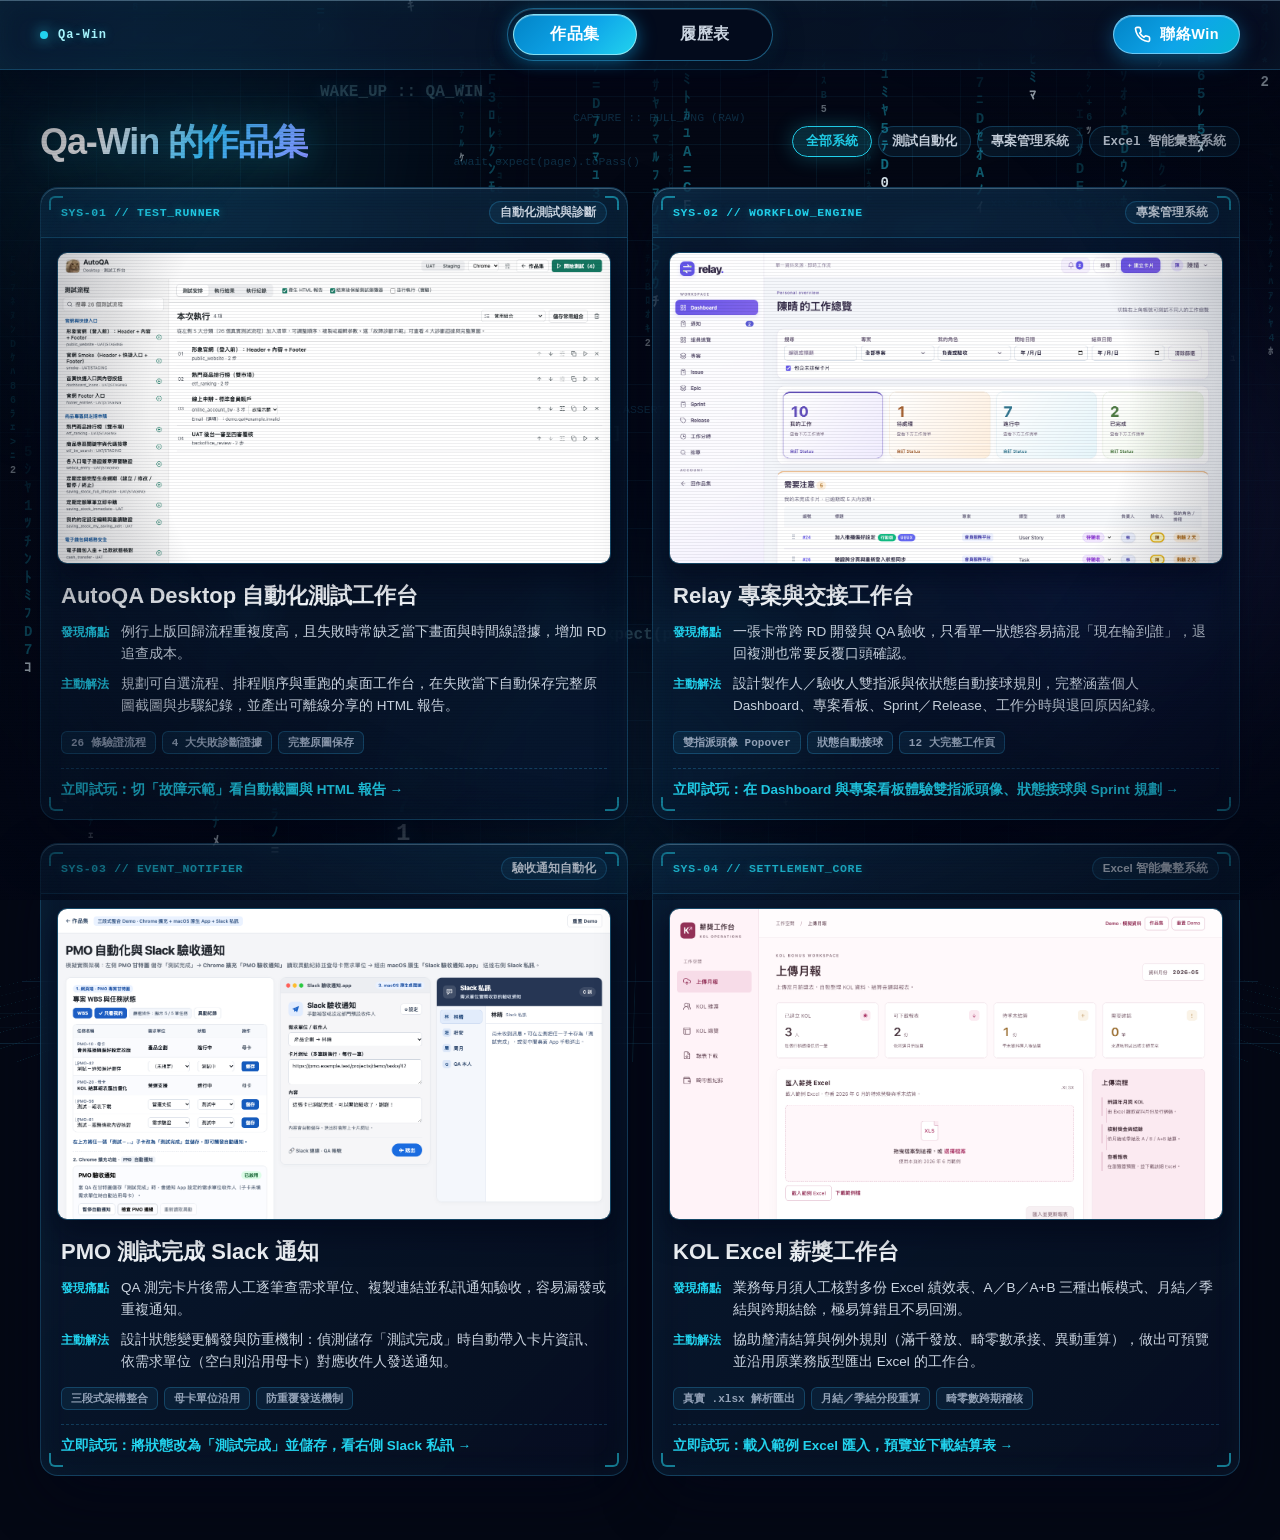
==== index.html @ 6da6320b "fix(rwd): single-row icon header and fixed top growth stage on mobile" ====
<!doctype html>
<html lang="zh-Hant" data-theme="cyber">
<head>
  <meta charset="utf-8">
  <meta name="viewport" content="width=device-width, initial-scale=1">
  <meta name="robots" content="noindex, nofollow">
  <meta http-equiv="Content-Security-Policy" content="default-src 'none'; script-src 'self' file:; style-src 'self' file: 'unsafe-inline'; img-src 'self' file: data:; connect-src 'none'; base-uri 'none'">
  <link rel="icon" href="data:,">
  <title>Qa-Win 的作品集與履歷表</title>
  <link rel="stylesheet" href="./portfolio.css?v=cyber20">
  <script src="./portfolio.js?v=cyber20" defer></script>
</head>
<body data-active-view="portfolio">
  <!-- Matrix 多層次光學景深舞台 -->
  <div class="ambient-stage" aria-hidden="true">
    <div class="ambient-orb orb-core"></div>
    <div class="ambient-orb orb-deep"></div>
    <div class="ambient-orb orb-edge"></div>
  </div>
  <div class="cyber-perspective-grid" aria-hidden="true"></div>
  <canvas id="tech-canvas" aria-hidden="true"></canvas>

  <!-- 履歷專屬：柔和環境光暈背景（隨成長階段變色，無文字遮擋） -->
  <div id="growth-bg-stage" class="growth-bg-stage" aria-hidden="true" data-active-stage="5"></div>

  <div class="bg-grid" aria-hidden="true"></div>
  <div class="crt-scanlines" aria-hidden="true"></div>
  <div class="dof-foreground-hud" aria-hidden="true"></div>

  <!-- 頂部玻璃導覽列 -->
  <header class="hud-bar glass-surface">
    <div class="hud-inner">
      <div class="hud-brand">
        <span class="live-pulse" aria-hidden="true"></span>
        <span class="hud-code">Qa-Win</span>
      </div>

      <!-- 主視圖雙 TAB 切換 -->
      <nav class="main-view-tabs" role="tablist" aria-label="主視圖切換">
        <button type="button" role="tab" aria-selected="true" class="main-tab-btn is-active" data-main-tab="portfolio" id="tab-btn-portfolio">作品集</button>
        <button type="button" role="tab" aria-selected="false" class="main-tab-btn" data-main-tab="resume" id="tab-btn-resume">履歷表</button>
      </nav>

      <div class="hud-controls">
        <!-- 履歷表專用控制項 -->
        <div class="resume-hud-actions" id="resume-hud-actions" hidden>
          <button type="button" class="pill-btn resume-print-btn" id="print-resume-btn" title="列印 / 另存 PDF 履歷" aria-label="列印 / 另存 PDF 履歷">
            <span class="print-btn-icon" aria-hidden="true">
              <svg viewBox="0 0 24 24" width="16" height="16" fill="none" stroke="currentColor" stroke-width="2.2" stroke-linecap="round" stroke-linejoin="round">
                <path d="M21 15v4a2 2 0 0 1-2 2H5a2 2 0 0 1-2-2v-4"/>
                <polyline points="7 10 12 15 17 10"/>
                <line x1="12" y1="15" x2="12" y2="3"/>
              </svg>
            </span>
            <span class="hud-btn-label">列印 / 另存 PDF 履歷</span>
          </button>
        </div>

        <button type="button" class="contact-win-btn" id="open-contact-phone" data-open-contact-phone title="聯絡Win" aria-label="聯絡Win" aria-haspopup="dialog" aria-controls="iphone-contact-modal">
          <span class="phone-ring-icon" aria-hidden="true">
            <svg viewBox="0 0 24 24" width="17" height="17" fill="none" stroke="currentColor" stroke-width="2.3" stroke-linecap="round" stroke-linejoin="round">
              <path d="M22 16.92v3a2 2 0 0 1-2.18 2 19.79 19.79 0 0 1-8.63-3.07 19.5 19.5 0 0 1-6-6 19.79 19.79 0 0 1-3.07-8.67A2 2 0 0 1 4.11 2h3a2 2 0 0 1 2 1.72 12.84 12.84 0 0 0 .7 2.81 2 2 0 0 1-.45 2.11L8.09 9.91a16 16 0 0 0 6 6l1.27-1.27a2 2 0 0 1 2.11-.45 12.84 12.84 0 0 0 2.81.7A2 2 0 0 1 22 16.92z"/>
            </svg>
          </span>
          <span class="hud-btn-label">聯絡Win</span>
        </button>
      </div>
    </div>
  </header>

  <main class="portfolio">
    <!-- =========================================================
         視圖 1：作品集
         ========================================================= -->
    <div id="view-portfolio" class="tab-view is-active" role="tabpanel" aria-labelledby="tab-btn-portfolio">
      <section aria-labelledby="projects-heading" class="projects-section">
        <div class="portfolio-top-bar">
          <h1 id="projects-heading" class="portfolio-main-title">Qa-Win 的作品集</h1>
          <nav class="filter-pills" id="portfolio-filter-pills" aria-label="系統分類篩選">
            <button type="button" class="pill-btn is-active" data-filter="all">全部系統</button>
            <button type="button" class="pill-btn" data-filter="automation">測試自動化</button>
            <button type="button" class="pill-btn" data-filter="workflow">專案管理系統</button>
            <button type="button" class="pill-btn" data-filter="settlement">Excel 智能彙整系統</button>
          </nav>
        </div>

        <div class="projects" aria-label="作品清單">
          <!-- SYS-01 AutoQA -->
          <article class="project-card glass-panel" data-category="automation" data-sys="01" data-accent="matrix">
            <span class="corner-bracket tl" aria-hidden="true"></span>
            <span class="corner-bracket tr" aria-hidden="true"></span>
            <span class="corner-bracket bl" aria-hidden="true"></span>
            <span class="corner-bracket br" aria-hidden="true"></span>
            <div class="glass-ripple-layer" aria-hidden="true"></div>
            <div class="glass-prism-sweep" aria-hidden="true"></div>
            <a class="project-link" href="./04-pocket-qa/index.html">
              <div class="project-top-bar">
                <span class="sys-id" data-decrypt-text="SYS-01 // TEST_RUNNER">SYS-01 // TEST_RUNNER</span>
                <span class="sys-badge">自動化測試與診斷</span>
              </div>
              <div class="project-viewport">
                <img src="./驗收截圖/04-Pocket-QA-測試工作台.png" alt="AutoQA Desktop 的測試流程清單與執行安排">
                <div class="viewport-overlay"><span>DECODE &amp; ENTER AutoQA ↗</span></div>
              </div>
              <div class="project-copy">
                <h3>AutoQA Desktop 自動化測試工作台</h3>
                <dl class="project-points">
                  <dt>發現痛點</dt>
                  <dd>例行上版回歸流程重複度高，且失敗時常缺乏當下畫面與時間線證據，增加 RD 追查成本。</dd>
                  <dt>主動解法</dt>
                  <dd>規劃可自選流程、排程順序與重跑的桌面工作台，在失敗當下自動保存完整原圖截圖與步驟紀錄，並產出可離線分享的 HTML 報告。</dd>
                </dl>
                <div class="project-meta-chips">
                  <span>26 條驗證流程</span><span>4 大失敗診斷證據</span><span>完整原圖保存</span>
                </div>
                <span class="project-cta">立即試玩：切「故障示範」看自動截圖與 HTML 報告 →</span>
              </div>
            </a>
          </article>

          <!-- SYS-02 Relay -->
          <article class="project-card glass-panel" data-category="workflow" data-sys="02" data-accent="matrix">
            <span class="corner-bracket tl" aria-hidden="true"></span>
            <span class="corner-bracket tr" aria-hidden="true"></span>
            <span class="corner-bracket bl" aria-hidden="true"></span>
            <span class="corner-bracket br" aria-hidden="true"></span>
            <div class="glass-ripple-layer" aria-hidden="true"></div>
            <div class="glass-prism-sweep" aria-hidden="true"></div>
            <a class="project-link" href="./01-relay/index.html">
              <div class="project-top-bar">
                <span class="sys-id" data-decrypt-text="SYS-02 // WORKFLOW_ENGINE">SYS-02 // WORKFLOW_ENGINE</span>
                <span class="sys-badge">專案管理系統</span>
              </div>
              <div class="project-viewport">
                <img src="./驗收截圖/01-Relay-雙角色工作台.png" alt="Relay 的工作總覽、專案看板與雙指派接球介面">
                <div class="viewport-overlay"><span>DECODE &amp; ENTER Relay ↗</span></div>
              </div>
              <div class="project-copy">
                <h3>Relay 專案與交接工作台</h3>
                <dl class="project-points">
                  <dt>發現痛點</dt>
                  <dd>一張卡常跨 RD 開發與 QA 驗收，只看單一狀態容易搞混「現在輪到誰」，退回複測也常要反覆口頭確認。</dd>
                  <dt>主動解法</dt>
                  <dd>設計製作人／驗收人雙指派與依狀態自動接球規則，完整涵蓋個人 Dashboard、專案看板、Sprint／Release、工作分時與退回原因紀錄。</dd>
                </dl>
                <div class="project-meta-chips">
                  <span>雙指派頭像 Popover</span><span>狀態自動接球</span><span>12 大完整工作頁</span>
                </div>
                <span class="project-cta">立即試玩：在 Dashboard 與專案看板體驗雙指派頭像、狀態接球與 Sprint 規劃 →</span>
              </div>
            </a>
          </article>

          <!-- SYS-03 PMO-Slack -->
          <article class="project-card glass-panel" data-category="automation" data-sys="03" data-accent="matrix">
            <span class="corner-bracket tl" aria-hidden="true"></span>
            <span class="corner-bracket tr" aria-hidden="true"></span>
            <span class="corner-bracket bl" aria-hidden="true"></span>
            <span class="corner-bracket br" aria-hidden="true"></span>
            <div class="glass-ripple-layer" aria-hidden="true"></div>
            <div class="glass-prism-sweep" aria-hidden="true"></div>
            <a class="project-link" href="./02-pmo-slack/index.html">
              <div class="project-top-bar">
                <span class="sys-id" data-decrypt-text="SYS-03 // EVENT_NOTIFIER">SYS-03 // EVENT_NOTIFIER</span>
                <span class="sys-badge">驗收通知自動化</span>
              </div>
              <div class="project-viewport">
                <img src="./驗收截圖/02-PMO-Slack-測試完成通知.png" alt="PMO 驗收通知設定與模擬 Slack 訊息">
                <div class="viewport-overlay"><span>DECODE &amp; ENTER Notifier ↗</span></div>
              </div>
              <div class="project-copy">
                <h3>PMO 測試完成 Slack 通知</h3>
                <dl class="project-points">
                  <dt>發現痛點</dt>
                  <dd>QA 測完卡片後需人工逐筆查需求單位、複製連結並私訊通知驗收，容易漏發或重複通知。</dd>
                  <dt>主動解法</dt>
                  <dd>設計狀態變更觸發與防重機制：偵測儲存「測試完成」時自動帶入卡片資訊、依需求單位（空白則沿用母卡）對應收件人發送通知。</dd>
                </dl>
                <div class="project-meta-chips">
                  <span>三段式架構整合</span><span>母卡單位沿用</span><span>防重覆發送機制</span>
                </div>
                <span class="project-cta">立即試玩：將狀態改為「測試完成」並儲存，看右側 Slack 私訊 →</span>
              </div>
            </a>
          </article>

          <!-- SYS-04 KOL Payroll -->
          <article class="project-card glass-panel" data-category="settlement" data-sys="04" data-accent="matrix">
            <span class="corner-bracket tl" aria-hidden="true"></span>
            <span class="corner-bracket tr" aria-hidden="true"></span>
            <span class="corner-bracket bl" aria-hidden="true"></span>
            <span class="corner-bracket br" aria-hidden="true"></span>
            <div class="glass-ripple-layer" aria-hidden="true"></div>
            <div class="glass-prism-sweep" aria-hidden="true"></div>
            <a class="project-link" href="./03-excel-payroll/index.html">
              <div class="project-top-bar">
                <span class="sys-id" data-decrypt-text="SYS-04 // SETTLEMENT_CORE">SYS-04 // SETTLEMENT_CORE</span>
                <span class="sys-badge">Excel 智能彙整系統</span>
              </div>
              <div class="project-viewport">
                <img src="./驗收截圖/03-KOL薪獎-匯入範例.png" alt="KOL 薪獎工作台的 Excel 匯入畫面">
                <div class="viewport-overlay"><span>DECODE &amp; ENTER Payroll ↗</span></div>
              </div>
              <div class="project-copy">
                <h3>KOL Excel 薪獎工作台</h3>
                <dl class="project-points">
                  <dt>發現痛點</dt>
                  <dd>業務每月須人工核對多份 Excel 績效表、A／B／A+B 三種出帳模式、月結／季結與跨期結餘，極易算錯且不易回溯。</dd>
                  <dt>主動解法</dt>
                  <dd>協助釐清結算與例外規則（滿千發放、畸零數承接、異動重算），做出可預覽並沿用原業務版型匯出 Excel 的工作台。</dd>
                </dl>
                <div class="project-meta-chips">
                  <span>真實 .xlsx 解析匯出</span><span>月結／季結分段重算</span><span>畸零數跨期稽核</span>
                </div>
                <span class="project-cta">立即試玩：載入範例 Excel 匯入，預覽並下載結算表 →</span>
              </div>
            </a>
          </article>
        </div>
      </section>
    </div>

    <!-- =========================================================
         視圖 2：客製化履歷表（方案 A：最新置頂＋開場進化秀＋時光回溯）
         ========================================================= -->
    <section id="view-resume" class="tab-view resume-view" role="tabpanel" aria-labelledby="tab-btn-resume" hidden>
      <div class="resume-layout">
        <!-- 左欄：無遮擋專屬成長動畫舞台 + 黏性錨點導覽軌 -->
        <aside class="resume-anchor-rail glass-panel" aria-label="成長動畫舞台與履歷章節導覽">
          <div class="anchor-stage-card" id="growth-stage-theater" data-stage="5">
            <div class="anchor-stage-top">
              <span class="rail-stage-code" id="rail-stage-code">階段 05 / 05</span>
            </div>
            <h2 class="rail-stage-title" id="rail-stage-title">口袋證券</h2>

            <!-- 獨立不遮擋的動畫畫布視窗 -->
            <div class="growth-theater-viewport" aria-hidden="true">
              <canvas id="growth-walker-canvas"></canvas>
            </div>

            <div class="growth-progress-bar" aria-hidden="true">
              <div class="growth-progress-fill" id="growth-progress-fill"></div>
            </div>
          </div>

          <nav class="resume-anchor-nav" aria-label="履歷時期快速跳轉">
            <a href="#resume-overview" class="anchor-link is-active" data-anchor-target="resume-overview" data-stage="5">
              <span class="anchor-dot" aria-hidden="true"></span>
              <span>個人摘要與核心技能</span>
            </a>
            <a href="#stage-05-pocket" class="anchor-link" data-anchor-target="stage-05-pocket" data-stage="5">
              <span class="anchor-dot" aria-hidden="true"></span>
              <span>口袋證券 (2026.07–至今)</span>
            </a>
            <a href="#stage-04-crystal" class="anchor-link" data-anchor-target="stage-04-crystal" data-stage="4">
              <span class="anchor-dot" aria-hidden="true"></span>
              <span>怡誠水晶 (2025.09–2026.07)</span>
            </a>
            <a href="#stage-03-chanel" class="anchor-link" data-anchor-target="stage-03-chanel" data-stage="3">
              <span class="anchor-dot" aria-hidden="true"></span>
              <span>派駐 Chanel (2025.03–09)</span>
            </a>
            <a href="#stage-02-mobifone" class="anchor-link" data-anchor-target="stage-02-mobifone" data-stage="2">
              <span class="anchor-dot" aria-hidden="true"></span>
              <span>移動資通 (2021–2024)</span>
            </a>
            <a href="#stage-01-miracle" class="anchor-link" data-anchor-target="stage-01-miracle" data-stage="1">
              <span class="anchor-dot" aria-hidden="true"></span>
              <span>奇蹟行動科技 (2019–2021)</span>
            </a>
            <a href="#resume-education" class="anchor-link" data-anchor-target="resume-education" data-stage="5">
              <span class="anchor-dot" aria-hidden="true"></span>
              <span>學歷、證照與自傳</span>
            </a>
          </nav>
        </aside>

        <!-- 右欄：客製化履歷主內容（保留最新 104 第二份履歷完整內容） -->
        <div class="resume-content-col">
          <!-- Block 0：個人總覽與 SUMMARY / 專長 -->
          <section id="resume-overview" class="resume-hero-card glass-panel" data-growth-stage="5" aria-label="個人摘要與核心技能">
            <div class="resume-identity-bar">
              <div class="resume-avatar-box">
                <img src="./avatar.png?v=cyber15" alt="曹家贏 (Win) 的大頭貼">
              </div>
              <div class="resume-id-main">
                <div class="resume-id-top">
                  <h1 class="resume-name">曹家贏 <span class="resume-en-name">Win Tsao</span></h1>
                </div>
                <p class="resume-headline">口袋證券股份有限公司｜軟體QA工程師</p>
                <div class="resume-status-badges">
                  <span class="r-badge is-primary">現職：口袋證券股份有限公司 (2026/07–仍在職)</span>
                  <span class="r-badge">5~6 年工作經歷（約 6 年軟體 QA）</span>
                  <span class="r-badge">台北市大同區</span>
                </div>
                <div class="resume-contact-chips">
                  <a href="mailto:st25580209@gmail.com">✉ st25580209@gmail.com</a>
                  <a href="tel:0936936939">☎ 0936-936-939</a>
                  <span>私立致理科技大學 資訊管理系（四技畢業）</span>
                </div>
              </div>
            </div>

            <!-- 104 SUMMARY：完整保留五大核心論述 -->
            <div class="resume-summary-section">
              <h2 class="resume-block-heading">個人摘要（SUMMARY）</h2>
              <div class="resume-pillars-grid">
                <article class="pillar-item">
                  <h3>具備產品與專案管理思維的 QA</h3>
                  <p>約 6 年軟體 QA 經驗（證券金融服務／跨國品牌系統整合／電信金流 App），職涯橫跨 QA、PM 與 Sales。擅長從「商業價值與使用者體驗」反推測試策略，能在開發初期識別 UI/UX 與需求邏輯矛盾，從源頭降低開發成本。</p>
                </article>
                <article class="pillar-item">
                  <h3>高階跨部門溝通與談判能力</h3>
                  <p>具備高度專案掌握度，曾作為測試端代表直面客戶與 PM，參與核心開發會議。擅長透過邏輯分析釐清模糊需求，平衡開發資源與測試時程，達成雙贏。</p>
                </article>
                <article class="pillar-item">
                  <h3>從 0 到 1 的品質流程建置</h3>
                  <p>具備獨立建置 QA 體系的能力，熟練導入 Jira、Trello、Kiwi TCMS 等追蹤系統。</p>
                </article>
                <article class="pillar-item">
                  <h3>自動化測試投資回報評估</h3>
                  <p>具備 Python + Selenium / Appium 實作經驗，但不盲目追求全自動化。擅長將自動化資源精準投入於「高頻重複、低變動」的流程，將核心人力保留於複雜的商業邏輯探索與防漏測試。</p>
                </article>
                <article class="pillar-item is-featured">
                  <h3>AI 協作自動化與內部流程工具化</h3>
                  <p>能從 QA 與業務實務痛點出發，與 AI 協作建置網頁自動化測試工作台（Python＋Selenium）、QA／RD 協作管理系統及實際落地使用之業務薪獎結算工作台，減少重複作業並強化資料一致性把關。</p>
                </article>
              </div>
            </div>

            <!-- 技術與工具專長（包含 Codex / Antigravity / Cursor） -->
            <div class="resume-skill-section">
              <h2 class="resume-block-heading">專長與技術工具</h2>
              <div class="resume-skill-grid">
                <div class="skill-group is-ai-group">
                  <h3>AI 協作開發工具</h3>
                  <div class="tool-chip-row">
                    <span class="tool-chip is-ai">Codex</span>
                    <span class="tool-chip is-ai">Antigravity</span>
                    <span class="tool-chip is-ai">Cursor</span>
                  </div>
                </div>
                <div class="skill-group">
                  <h3>自動化與測試工具</h3>
                  <div class="tool-chip-row">
                    <span class="tool-chip">Python</span>
                    <span class="tool-chip">Selenium</span>
                    <span class="tool-chip">Appium</span>
                    <span class="tool-chip">Postman</span>
                    <span class="tool-chip">Katalon Studio</span>
                    <span class="tool-chip">SikuliX</span>
                    <span class="tool-chip">DBeaver</span>
                  </div>
                </div>
                <div class="skill-group">
                  <h3>Issue Tracking 與管理系統</h3>
                  <div class="tool-chip-row">
                    <span class="tool-chip">JIRA</span>
                    <span class="tool-chip">Taiga</span>
                    <span class="tool-chip">Azure DevOps (ADO)</span>
                    <span class="tool-chip">Kiwi TCMS</span>
                    <span class="tool-chip">Trello</span>
                  </div>
                </div>
                <div class="skill-group">
                  <h3>軟體測試核心專長</h3>
                  <p>App 測試、Web 測試、手動測試／單元測試／回歸測試／功能測試／黑箱測試、獨立設計並撰寫 Test Case 與 Test Plan、跨職能 QA / PM / Sales 協作</p>
                </div>
              </div>
            </div>
          </section>

          <!-- 工作經歷標題列（由新到舊） -->
          <div class="timeline-section-header">
            <h2>工作經歷</h2>
          </div>

          <!-- 5 個時期公司經歷（最新置頂：2026 → 2019） -->
          <div id="resume-timeline-list" class="resume-timeline-list">
            <!-- Stage 05: 口袋證券股份有限公司 -->
            <article id="stage-05-pocket" class="timeline-stage-card glass-panel is-in-view" data-growth-stage="5" data-chrono-index="5">
              <div class="stage-card-header">
                <span class="stage-period">2026/07 ~ 仍在職</span>
              </div>
              <div class="stage-title-row">
                <h3>口袋證券股份有限公司｜軟體QA工程師</h3>
                <span class="stage-location">新北市板橋區 · 證券及期貨業（100~500人）</span>
              </div>
              <p class="stage-growth-narrative">負責證券服務前後台功能驗證，涵蓋官網、線上開戶、CMS 後臺、銀行核驗、期貨開戶介接、股息再投資、券差／借券等證券核心流程。</p>

              <div class="stage-subgrid single-col">
                <div class="sub-block">
                  <h4>【日常金融服務 QA 與異常排查】</h4>
                  <ul class="stage-bullets">
                    <li><strong>規格釐清與測試設計：</strong>結合 Figma、Taiga 卡片，針對 PM 需求變動重新對照規格，明確區分產品缺陷、驗證 Feature 和追蹤 BUG 確保不再重現。</li>
                  </ul>
                </div>

                <div class="sub-block">
                  <h4>【AI 協作工具建置與流程改善】</h4>
                  <ul class="stage-bullets">
                    <li><strong>金融服務網頁自動化測試工作台（Python＋Selenium）：</strong>負責定義流程範圍、環境條件與驗收標準，與 AI 協作建置支援 Chrome／Safari 之可重跑桌面工作台，整合官網例行檢查、開戶、錢包與後台審核流程，並加入失敗診斷（操作時間線、Network、Console、DOM、截圖），支援修復複測與 RD 問題追查。</li>
                    <li><strong>內部 QA／RD 協作管理系統（類 Jira 流程設計）：</strong>針對母子卡跨人分工與交測退回追蹤不易的痛點，主導規劃製作人／驗收人雙指派、母子卡獨立責任、交測／退回／複測輪次、Sprint／Release 與主管視角，與 AI 協作產出系統與離線四格互動原型向主管展示。</li>
                    <li><strong>業務薪獎結算工作台（已交付業務實際使用）：</strong>協助業務釐清結算規則，與 AI 協作將每月多分頁 Excel 作業系統化，涵蓋來源格式／重複檢核、多種出帳模式、月／季結、滿千發放與跨期結餘重算；設計異常阻擋機制避免猜值，預覽與下載共用同份版型快照，並於系統更新時嚴格執行回歸測試。</li>
                  </ul>
                  <div class="sandbox-jump-row no-print" aria-label="前往對應互動作品">
                    <button type="button" class="stage-sandbox-jump" data-jump-portfolio="01">體驗 AutoQA 作品 ↗</button>
                    <button type="button" class="stage-sandbox-jump" data-jump-portfolio="02">體驗 Relay 作品 ↗</button>
                    <button type="button" class="stage-sandbox-jump" data-jump-portfolio="03">體驗 PMO 通知作品 ↗</button>
                    <button type="button" class="stage-sandbox-jump" data-jump-portfolio="04">體驗 Excel 智能彙整 ↗</button>
                  </div>
                </div>
              </div>
            </article>

            <!-- Stage 04: 怡誠水晶 -->
            <article id="stage-04-crystal" class="timeline-stage-card glass-panel" data-growth-stage="4" data-chrono-index="4">
              <div class="stage-card-header">
                <span class="stage-period">2025/09 ~ 2026/07（11 個月）</span>
              </div>
              <div class="stage-title-row">
                <h3>怡誠水晶｜營運優化與數位轉型負責人</h3>
                <span class="stage-location">台北市大同區 · 國內業務（其他商品批發業 1~30人）</span>
              </div>
              <p class="stage-growth-narrative"><strong>2026/7 起轉為下班後寄貨與空閒時間維護（完全不影響正職投入）。</strong><br>主導家族傳統批發事業的數位化轉型專案，將原本高度依賴人工的作業流程，透過工具導入與數據管理進行標準化重整。（2025/9 - 至今 自營電商事業，拓展家族水晶產業至線上市場）</p>

              <div class="stage-subgrid two-col">
                <div class="sub-block">
                  <h4>流程改善與數位化 (Process Optimization)</h4>
                  <ul class="stage-bullets">
                    <li>將傳統手寫進出貨紀錄全面電子化，建立可追蹤的庫存管理系統，大幅降低人為記帳錯誤率。</li>
                    <li>導入自動化標籤設備，取代耗時的手寫標籤流程，解決出貨瓶頸，提升物流處理效率。</li>
                  </ul>
                </div>
                <div class="sub-block">
                  <h4>供應鏈管理與成本控制 (Supply Chain &amp; Cost Control)</h4>
                  <ul class="stage-bullets">
                    <li>親赴海外產地進行源頭品質稽核 (On-site Audit)，直接與供應商進行商務談判。</li>
                    <li>運用數據分析制定採購策略，在確保產品品質的前提下，成功優化進貨成本結構（Cost Structure）。</li>
                  </ul>
                </div>
                <div class="sub-block">
                  <h4>電商通路建置 (E-commerce Implementation)</h4>
                  <ul class="stage-bullets">
                    <li>從零搭建蝦皮電商平台，負責產品攝影、SEO 關鍵字優化與定價策略，將業務範疇從線下批發拓展至線上零售 (O2O)。</li>
                  </ul>
                </div>
                <div class="sub-block">
                  <h4>客戶體驗管理 (Customer Experience)</h4>
                  <ul class="stage-bullets">
                    <li>負責門市客戶接待與需求引導，收集第一線使用者回饋以調整產品採購方向，確保市場需求與庫存相符。</li>
                  </ul>
                </div>
              </div>
            </article>

            <!-- Stage 03: 新科有限公司 / Chanel -->
            <article id="stage-03-chanel" class="timeline-stage-card glass-panel" data-growth-stage="3" data-chrono-index="3">
              <div class="stage-card-header">
                <span class="stage-period">2025/03 ~ 2025/09（7 個月）</span>
              </div>
              <div class="stage-title-row">
                <h3>新科有限公司｜軟體 QA 工程師（派駐香奈兒 Chanel 總部）</h3>
                <span class="stage-location">台北市大安區 · 網際網路相關業（1~30人）</span>
              </div>
              <p class="stage-growth-narrative"><strong>核心職責：</strong>負責國際精品品牌之 Salesforce Marketing Cloud (SFMC) 與 LINE Official Account (OA) 整合行銷系統測試，確保行銷 (Journey) 與使用者互動的精確性。</p>

              <ul class="stage-bullets">
                <li><strong>複雜商業邏輯轉化：</strong>在缺乏完整 UI/UX 設計稿的純文字需求環境下，運用強大的邏輯分析能力，將抽象的商業行銷需求（Campaign/Journey）精準轉化為端對端（E2E）測試案例，成功填補 PM 需求與 RD 開發間的認知落差。</li>
                <li><strong>複雜系統整合測試 (E2E Testing)：</strong>主導 Salesforce 行銷雲與 LINE 機器人（fbp/fsn 帳號）之端對端測試，驗證 Campaign 設定、Journey 觸發至 LINE 訊息推播的完整資料流。</li>
                <li>
                  <strong>自動化測試導入 (Automation Implementation)：</strong>
                  <ul class="sub-bullets">
                    <li>針對 Salesforce Marketing Cloud 每次測試皆需重新建立的 8-9 種繁瑣行銷旅程 (Journey)，運用 Python + Selenium 開發自動化腳本。</li>
                    <li>自動化執行 Campaign Creation 與測試資料初始化，成功取代人工重複建立資料的耗時流程，將原本冗長的測試前置準備時間 (Test Setup Time) 大幅縮短，讓團隊能專注於核心功能的驗證。</li>
                  </ul>
                </li>
                <li>
                  <strong>CI/CD 流程與品質閘門管理：</strong>
                  <ul class="sub-bullets">
                    <li>使用 Azure DevOps 進行測試案例與 Bug 管理。</li>
                    <li>嚴格執行 Dev &gt; SIT &gt; UAT &gt; Prod 四階段部署驗收流程，在繁瑣的版本發布規範下確保問題在前期環境即被攔截，降低生產環境風險。</li>
                  </ul>
                </li>
                <li><strong>數據驗證：</strong>透過檢查 SFMC Sendlog 與系統後端資料，確保不同行銷活動（fsn/fbp）的紀錄寫入正確無誤。</li>
              </ul>

              <div class="product-detail-box">
                <h4>產品與技術細節 (Product &amp; Tech Stack)</h4>
                <ul class="stage-bullets">
                  <li><strong>核心系統：</strong>Salesforce Marketing Cloud (SFMC), LINE OA (Bot), House Internal System.</li>
                  <li><strong>測試工具：</strong>Azure DevOps (ADO) 為主要管理平台。</li>
                  <li><strong>自動化技術：</strong>Python + Selenium (針對 Web 後臺介面進行腳本開發)。</li>
                  <li><strong>測試場景：</strong>涵蓋 9 組不同類型的 Campaign Journey 測試，包含取樣活動 (Sampling)、單次／多次推播 (One-off/Multi) 等複雜邏輯驗證。</li>
                </ul>
              </div>
            </article>

            <!-- Stage 02: 移動資通有限公司 -->
            <article id="stage-02-mobifone" class="timeline-stage-card glass-panel" data-growth-stage="2" data-chrono-index="2">
              <div class="stage-card-header">
                <span class="stage-period">2021/10 ~ 2024/04（2 年 7 個月）</span>
              </div>
              <div class="stage-title-row">
                <h3>移動資通有限公司｜軟體QA工程師</h3>
                <span class="stage-location">台北市中山區 · 電信相關業（30~100人）</span>
              </div>
              <p class="stage-growth-narrative">負責的產品為 <strong>Tel-U / Comii / NEXIM APP</strong>（三款為同架構不同產品內容的 APP）。</p>

              <ul class="stage-bullets">
                <li><strong>需求釐清與跨部門談判：</strong>作為 QA 端核心代表參與前期開發會議，協助主管評估技術可行性。擅長以邏輯與數據引導 PM 釐清模糊需求，有效管理專案範圍（Scope），確保上版時程與產品品質的平衡。</li>
                <li><strong>測試策略優化：</strong>建立「需求探討 &gt; 測試計畫 &gt; 資源分配」的標準化流程。透過主動提出流程改善建議，不僅提升團隊協作效率，更確保了每次迭代（Iteration）的產品穩定性。</li>
                <li>負責電信 APP 測試工作，獨立設計測試方案並撰寫測試案例，執行 APP 功能測試。</li>
                <li>使用 TCMS 編寫測試報告，並對每一次的上版前測試做總結。</li>
                <li>透過 TCMS System 記錄每一次的測試時間與測試覆蓋率，並且可以藉由 Priority 分類 Testcase，於有時程壓力的局限下至少讓 P0 的 TestCase 回歸測試覆蓋率達到 80% 以上，藉此來讓產品保持相當的穩定度。</li>
                <li>透過 JIRA 針對新發現的 BUG 做持續追蹤並確保在產品上版前不再發生；針對已修正的 BUG 做驗證，並做回歸測試確保沒有 Side effect 發生。</li>
                <li>分析每一次的測試資料並釐清問題，對團隊提出改善建議，讓每次的迭代都能提升產品品質；協助跨部門溝通協調與主管交辦事項執行。</li>
              </ul>

              <div class="product-detail-box">
                <h4>產品 Detail（Tel-U / Comii / NEXIM）</h4>
                <ul class="stage-bullets">
                  <li>嘗試／輔助登入登出以及購買商品等低變動流程回歸測試</li>
                  <li>運用 TCMS 系統編寫 Testcase 並持續追蹤產品 BUG</li>
                  <li>使用 Postman 搭配 Dbeaver 資料庫測試端對端資料正確性</li>
                  <li>搭配 JIRA 做 BUG 追蹤</li>
                </ul>
              </div>
            </article>

            <!-- Stage 01: 奇蹟行動科技有限公司 -->
            <article id="stage-01-miracle" class="timeline-stage-card glass-panel" data-growth-stage="1" data-chrono-index="1">
              <div class="stage-card-header">
                <span class="stage-period">2019/04 ~ 2021/09（2 年 6 個月）</span>
              </div>
              <div class="stage-title-row">
                <h3>奇蹟行動科技有限公司｜軟體QA工程師</h3>
                <span class="stage-location">台北市中山區 · 網際網路相關業</span>
              </div>
              <p class="stage-growth-narrative">負責的產品為 <strong>各式外包 APP / WEB</strong>，期間橫跨 QA、PM 與 Sales 三種角色歷練。</p>

              <div class="stage-subgrid three-col">
                <div class="sub-block">
                  <h4>[QA] 2019/4 ~ 2021/9（2年6個月）</h4>
                  <ul class="stage-bullets">
                    <li>負責所有外接案子的測試，包含了 App / Web / Hardware</li>
                    <li>使用 Excel 獨立撰寫測試報告，並對每個產品做功能測試</li>
                    <li>使用 Trello 記錄所有發現的 BUG 並持續追蹤直到 BUG 被解決</li>
                    <li>於每一次上版前做回歸測試，確保產品於線上時都能保持高度穩定</li>
                  </ul>
                </div>
                <div class="sub-block">
                  <h4>[PM] 2021/1 ~ 2021/7（7個月）</h4>
                  <ul class="stage-bullets">
                    <li>參加每次的需求會議，直面客戶端，整理並排除客戶疑慮</li>
                    <li>定期與客戶開會，蒐集新需求，並規劃產品時程</li>
                    <li>於各個不同產品上分配 RD 資源，並使用 Trello 分派工作給 RD</li>
                    <li>審閱 UI/UX design、製作結案報告書，並向政府單位做標案的結案收款與執行主管交辦事項</li>
                  </ul>
                </div>
                <div class="sub-block">
                  <h4>[SALES] 2020/6 ~ 2021/1（8個月）</h4>
                  <ul class="stage-bullets">
                    <li>於網路與電話上做陌生客戶開發，並使用自動化寄件找到產品 TA</li>
                    <li>直面各大軟體與網頁開發公司，想盡辦法繞過客服後找到 Keyman</li>
                    <li>從無到有提升產品能見度，至少接洽 50 間以上的軟體／網頁開發公司負責人</li>
                    <li>蒐集客戶反饋對內部提出修改建議提升品質，並定期聯繫已知客戶提升黏著度</li>
                  </ul>
                </div>
              </div>

              <div class="product-detail-box">
                <h4>產品 Detail（Web &amp; APP 代表專案）</h4>
                <div class="product-detail-grid">
                  <div class="pd-item">
                    <h5>Web 專案</h5>
                    <ul>
                      <li><strong>教育部專業師資發展平台：</strong>使用 Katalon Studio 做不同身分別的審核／申請流程，搭配 Trello 做 BUG 追蹤</li>
                      <li><strong>展招視訊通話網頁平台：</strong>手動測試，搭配 Trello 做 BUG 追蹤</li>
                      <li><strong>Pxcode：</strong>手動測試，搭配 Trello 做 BUG 追蹤</li>
                    </ul>
                  </div>
                  <div class="pd-item">
                    <h5>APP 專案</h5>
                    <ul>
                      <li><strong>Acer Planet9 Dropzone (電競社群平台)：</strong>使用 Sikulix 在 UI 上做自動化回歸測試避免錯位變形；使用 Katalon Studio 在登入／登出等低變動性流程做自動化回歸，搭配 Trello 追蹤</li>
                      <li><strong>HTC Enterprise VR：</strong>手動測試，搭配 Trello 做 BUG 追蹤</li>
                      <li><strong>Monchat (交友軟體)：</strong>使用 Sikulix 在登入／登出以及抽卡流程做自動化測試，搭配 Trello 追蹤</li>
                      <li><strong>APIS 凌群電腦工單管理系統：</strong>手動測試，搭配 Trello 做 BUG 追蹤</li>
                      <li><strong>Rungood2 德州撲克記帳演算系統：</strong>手動測試，搭配 Trello 做 BUG 追蹤</li>
                    </ul>
                  </div>
                </div>
              </div>
            </article>
          </div>

          <!-- Block 6: 學歷、證照與完整自傳（保留 104 原文五段） -->
          <section id="resume-education" class="resume-edu-bio-grid glass-panel" data-growth-stage="5" aria-label="學歷、資格認證與自傳">
            <div class="edu-cert-row">
              <div class="edu-block">
                <h2 class="resume-block-heading">學歷背景</h2>
                <ul class="edu-list">
                  <li>
                    <strong>私立致理科技大學｜資訊管理系</strong>
                    <span>四技畢業 · 2014/09 ~ 2018/06</span>
                  </li>
                  <li>
                    <strong>臺北市立松山高級工農職業學校｜資訊科</strong>
                    <span>高職畢業 · 2011/09 ~ 2014/06</span>
                  </li>
                </ul>
              </div>
              <div class="cert-block">
                <h2 class="resume-block-heading">資格認證與語言能力</h2>
                <div class="cert-chips">
                  <span>IT Expert 數位內容遊戲企劃專業人員</span>
                  <span>勞動部乙級電腦硬體裝修技術士</span>
                  <span>勞動部丙級電腦硬體裝修技術士</span>
                  <span>ITE Linux 進階系統管理</span>
                  <span>ITE Linux 基礎運作</span>
                  <span>Prosoft CIW Associate</span>
                  <span>Microsoft MTA 微軟專業應用技術國際認證</span>
                </div>
                <p class="lang-note"><strong>語言能力：</strong>英文（聽／略懂｜說／略懂｜讀／中等｜寫／中等）、台語（精通）</p>
              </div>
            </div>

            <div class="bio-full-section">
              <h2 class="resume-block-heading">自傳</h2>
              <div class="bio-chapters">
                <div class="bio-chapter">
                  <h4>【個人特質：具備商業思維的整合型 QA】</h4>
                  <p>我是曹家贏，畢業於致理科技大學資訊管理系。擁有約 6 年軟體測試經驗，職涯歷程橫跨 QA、PM 與 Sales 三種角色。這種獨特的「多邊形」背景，使我不僅具備軟體測試的技術能力，更擁有「從商業價值與使用者體驗」反推測試案例的宏觀視野。</p>
                </div>

                <div class="bio-chapter">
                  <h4>【第五份工作｜軟體QA工程師-導入自動化測試（口袋證券股份有限公司）】</h4>
                  <p>2026 年 7 月，家裡的生意上軌道後，我加入了口袋證券，回到熟悉的 QA 工作。平常主要測官網、線上開戶和後台審核。新功能進來，我會先跟 PM 確認預期結果，再寫測試案例。遇到異常，就把重現步驟、操作時間和瀏覽器收到的回應整理給 RD，修好後再跑一次。</p>
                  <p>每次上版後，有些開戶和後台流程都得從頭點一遍。我把操作步驟和通過條件整理出來，用 AI 協助寫程式，做成 Pocket QA，再自己試跑、核對結果。跑到一半出錯，工具會留下當時的截圖和請求紀錄。以我平常負責的 Web 例行回歸項目來估，目前約八成可以用它重跑。</p>
                  <p>我也和 AI 做了 Relay，把工作卡交測或退回後該由誰接手的規則整理進去。做 KOL 薪獎工作台時，我先跟業務對 Excel 裡的算法。像是上個月的金額改了，後面幾個月的結餘要怎麼重算，我們就一起把規則釐清，再核對工具算出的報表。現在業務已經拿這套工具做結算。</p>
                </div>

                <div class="bio-chapter">
                  <h4>【第四份工作：傳統產業轉型實踐與全方位營運 (怡誠水晶)】</h4>
                  <p>2025年9月，我選擇主動挑戰一項高難度的實戰專案——接手家族的水晶批發事業並全面推動數位轉型。這項決定不僅是為了協助長年經營的家族傳產走出沒落，更是為了驗證自己運用資訊知識獨立營運一間公司的實戰能力。</p>
                  <p>在這半年多的創業過程中，我採取「一手包辦」的策略，將工程師的解決問題思維發揮到極致。我的執行範疇極廣，展現出高度的跨界適應力：</p>
                  <ul>
                    <li><strong>基礎建設與硬體除錯：</strong>為了優化實體環境並控制成本，我親自爬上輕鋼架重新拉線、焊接電路，將全店傳統水銀燈具全數改裝為省電的 LED 燈系統。</li>
                    <li><strong>數位化重構與電商通路：</strong>徹底廢除舊有的手寫記帳，將進出貨與庫存管理全面電子化。同時從零搭建 B2C 電商平台，一手包辦產品攝影、視覺修圖、上架與庫存調度。</li>
                    <li><strong>流量優化與商務談判：</strong>破除傳統線下「口耳相傳」的被動模式，導入 SEO 關鍵字操作，成功將業務拓展開發至線上市場。此外，我亦獨自親赴中國產地，直接面對各個源頭供應商進行價格談判與品質稽核。</li>
                  </ul>
                  <p>這段「一人公司」的歷練，在短短半年內為公司帶來了客流量提升近 20 倍的實際成果。這段經歷對我而言，是一次極具價值的商業與能力證明。它證實了我是一個具備多方位實力、生存能力極強的整合型人才。小到電路硬體的實體除錯，大到電商架構、行銷策略，甚至是直面外部高階商務談判的壓力，我都具備絕不退縮且能迅速理出頭緒的實戰實力。</p>
                </div>

                <div class="bio-chapter">
                  <h4>【第三份工作：跨國品牌系統整合與自動化實踐 (香奈兒 Chanel)】</h4>
                  <p>隨後，我以駐點 QA 工程師身分進入 Chanel 香奈兒總部，在由架構師、PM 與 RD 組成的精實團隊中，負責核心的 LINE Robot 與 Salesforce Marketing Cloud 商務系統聯動測試。</p>
                  <ul>
                    <li><strong>複雜系統的品質守門員 (Quality Gatekeeper)：</strong>面對 Dev &gt; SIT &gt; UAT &gt; Prod 的繁瑣四階段部署流程，我擔任關鍵的品質守門員。利用 Azure DevOps 進行嚴謹管理，並以全英文撰寫 Test Case，確保每次版本推進都在可控風險內。</li>
                    <li><strong>從零打造自動化測試 (Automation Initiative)：</strong>為了提升效率，我主動從零建置 Python + Selenium 腳本，針對 Salesforce 流程進行自動化驗證。這不僅大幅減少手動測試成本，更證明了我具備「發現瓶頸並導入技術解決方案」的主動性。</li>
                  </ul>
                </div>

                <div class="bio-chapter">
                  <h4>【第二份工作：自動化測試落地與數據驅動 (移動資通)】</h4>
                  <p>在二類電信產業的敏捷開發團隊中，我負責 Tel-U / NEXIM 等核心 App 的品質保證。</p>
                  <ul>
                    <li><strong>導入 Bug Tracking System：</strong>主導導入 Kiwi TCMS 與 JIRA 整合流程，將測試案例庫（Test Case Library）系統化，確保每一個 Bug 都能被有效追蹤與數據化分析。</li>
                    <li><strong>自動化測試策略 (ROI 導向)：</strong>主動評估維護成本與效益後，運用 Python + Selenium / Appium 針對「登入/註冊/儲值」等低變動功能實作自動化回歸測試；將自動化鎖定於高重複性場景以釋放人力，並將核心資源集中於探索性測試（Exploratory Testing）以挖掘深層邏輯問題，達成最佳的測試成本效益比。</li>
                  </ul>
                </div>

                <div class="bio-chapter">
                  <h4>【第一份工作：全端品質與跨職能歷練 (奇蹟行動科技)】</h4>
                  <p>作為公司唯一的 QA 工程師，我在無資深人員指導的環境下，獨立建構了完整的測試規範。</p>
                  <ul>
                    <li><strong>從無到有建立 QA 體系：</strong>獨立負責教育部師資平台、HTC VR 等多樣化專案的測試計畫，從需求分析到上線驗收一手包辦。</li>
                    <li><strong>跨職能整合價值：</strong>兼任 PM 與 Sales 的經歷，讓我能精準對接客戶需求（Requirement）與開發資源（Resources）。我擅長在產品規格書與 UI 設計階段就提前識別邏輯矛盾，大幅降低後續的修復成本。</li>
                  </ul>
                </div>
              </div>
            </div>
          </section>
        </div>
      </div>
    </section>
  </main>

  <!-- 創意 iPhone 聯絡名片彈窗（點擊反灰背景可關閉） -->
  <div class="iphone-modal-backdrop" id="iphone-contact-modal" role="dialog" aria-modal="true" aria-labelledby="iphone-contact-name" hidden>
    <div class="iphone-device" id="iphone-device">
      <!-- 機身實體側鍵 -->
      <span class="iphone-btn-silent" aria-hidden="true"></span>
      <span class="iphone-btn-vol-up" aria-hidden="true"></span>
      <span class="iphone-btn-vol-down" aria-hidden="true"></span>
      <span class="iphone-btn-power" aria-hidden="true"></span>

      <div class="iphone-screen">
        <!-- 玻璃流光反射 -->
        <div class="iphone-screen-glare" aria-hidden="true"></div>

        <!-- iOS 狀態列 + 動態島 -->
        <div class="iphone-status-bar">
          <span class="iphone-time" id="iphone-clock">15:30</span>
          <div class="iphone-dynamic-island" id="iphone-island">
            <span class="island-wave" aria-hidden="true"><i></i><i></i><i></i><i></i></span>
            <span class="island-text" id="iphone-island-text">CONNECTING · WIN</span>
          </div>
          <div class="iphone-status-icons" aria-hidden="true">
            <span class="signal-5g">5G</span>
            <span class="battery-icon"><span></span></span>
          </div>
        </div>

        <!-- 聯絡人主視覺：大頭貼 + 姓名 -->
        <div class="iphone-profile">
          <div class="iphone-avatar-wrap">
            <span class="avatar-sonar s1" aria-hidden="true"></span>
            <span class="avatar-sonar s2" aria-hidden="true"></span>
            <img id="iphone-avatar-img" src="" alt="Win 的大頭貼" hidden>
            <div class="iphone-avatar-fallback" id="iphone-avatar-fallback" aria-hidden="true">W</div>
          </div>
          <span class="iphone-kicker">INCOMING CONTACT CARD</span>
          <h2 class="iphone-name" id="iphone-contact-name">Win</h2>
          <p class="iphone-role" id="iphone-contact-role">軟體 QA 工程師｜金融服務 × AI 協作工具</p>
        </div>

        <!-- 電話 / Email / 站內履歷連結 -->
        <div class="iphone-cards">
          <div class="iphone-info-card">
            <div class="iphone-info-icon phone" aria-hidden="true">
              <svg viewBox="0 0 24 24" width="18" height="18" fill="none" stroke="currentColor" stroke-width="2" stroke-linecap="round" stroke-linejoin="round"><path d="M22 16.92v3a2 2 0 0 1-2.18 2 19.79 19.79 0 0 1-8.63-3.07 19.5 19.5 0 0 1-6-6 19.79 19.79 0 0 1-3.07-8.67A2 2 0 0 1 4.11 2h3a2 2 0 0 1 2 1.72 12.84 12.84 0 0 0 .7 2.81 2 2 0 0 1-.45 2.11L8.09 9.91a16 16 0 0 0 6 6l1.27-1.27a2 2 0 0 1 2.11-.45 12.84 12.84 0 0 0 2.81.7A2 2 0 0 1 22 16.92z"/></svg>
            </div>
            <div class="iphone-info-body">
              <span class="iphone-info-label">行動電話</span>
              <a class="iphone-info-value" id="iphone-phone-link" href="tel:0936936939">0936-936-939</a>
            </div>
            <button type="button" class="iphone-copy-btn" data-copy-target="phone" aria-label="複製電話號碼">複製</button>
          </div>

          <div class="iphone-info-card">
            <div class="iphone-info-icon mail" aria-hidden="true">
              <svg viewBox="0 0 24 24" width="18" height="18" fill="none" stroke="currentColor" stroke-width="2" stroke-linecap="round" stroke-linejoin="round"><rect x="2" y="4" width="20" height="16" rx="2"/><path d="m22 7-8.97 5.7a1.94 1.94 0 0 1-2.06 0L2 7"/></svg>
            </div>
            <div class="iphone-info-body">
              <span class="iphone-info-label">電子信箱</span>
              <a class="iphone-info-value" id="iphone-email-link" href="mailto:st25580209@gmail.com">st25580209@gmail.com</a>
            </div>
            <button type="button" class="iphone-copy-btn" data-copy-target="email" aria-label="複製電子信箱">複製</button>
          </div>

          <a class="iphone-resume-card" id="iphone-resume-link" href="#resume">
            <div class="iphone-info-icon resume" aria-hidden="true">
              <svg viewBox="0 0 24 24" width="18" height="18" fill="none" stroke="currentColor" stroke-width="2" stroke-linecap="round" stroke-linejoin="round"><path d="M14 2H6a2 2 0 0 0-2 2v16a2 2 0 0 0 2 2h12a2 2 0 0 0 2-2V8z"/><polyline points="14 2 14 8 20 8"/><line x1="16" y1="13" x2="8" y2="13"/><line x1="16" y1="17" x2="8" y2="17"/></svg>
            </div>
            <div class="iphone-info-body">
              <span class="iphone-info-label">互動履歷</span>
              <span class="iphone-info-value" id="iphone-resume-label">檢視 Win 的履歷表 →</span>
            </div>
          </a>
        </div>

        <!-- iOS 底部通話快捷操作列 -->
        <div class="iphone-dock-actions">
          <a class="iphone-circle-btn call" id="iphone-call-action" href="tel:0936936939" aria-label="撥打電話">
            <svg viewBox="0 0 24 24" width="22" height="22" fill="none" stroke="currentColor" stroke-width="2.2" stroke-linecap="round" stroke-linejoin="round"><path d="M22 16.92v3a2 2 0 0 1-2.18 2 19.79 19.79 0 0 1-8.63-3.07 19.5 19.5 0 0 1-6-6 19.79 19.79 0 0 1-3.07-8.67A2 2 0 0 1 4.11 2h3a2 2 0 0 1 2 1.72 12.84 12.84 0 0 0 .7 2.81 2 2 0 0 1-.45 2.11L8.09 9.91a16 16 0 0 0 6 6l1.27-1.27a2 2 0 0 1 2.11-.45 12.84 12.84 0 0 0 2.81.7A2 2 0 0 1 22 16.92z"/></svg>
            <span>撥號</span>
          </a>
          <a class="iphone-circle-btn mail" id="iphone-mail-action" href="mailto:st25580209@gmail.com" aria-label="寄送 Email">
            <svg viewBox="0 0 24 24" width="22" height="22" fill="none" stroke="currentColor" stroke-width="2.2" stroke-linecap="round" stroke-linejoin="round"><rect x="2" y="4" width="20" height="16" rx="2"/><path d="m22 7-8.97 5.7a1.94 1.94 0 0 1-2.06 0L2 7"/></svg>
            <span>寄信</span>
          </a>
          <button type="button" class="iphone-circle-btn hangup" id="close-contact-phone" aria-label="關閉手機畫面">
            <svg viewBox="0 0 24 24" width="22" height="22" fill="none" stroke="currentColor" stroke-width="2.3" stroke-linecap="round" stroke-linejoin="round"><path d="M18 6 6 18"/><path d="m6 6 12 12"/></svg>
            <span>關閉</span>
          </button>
        </div>

        <p class="iphone-dismiss-hint">點擊手機以外的反灰區域即可關閉</p>
        <div class="iphone-home-indicator" aria-hidden="true"></div>
      </div>
    </div>
  </div>
</body>
</html>
---- portfolio.css ----
:root {
  color-scheme: dark;
  font-family: -apple-system, BlinkMacSystemFont, 'Segoe UI', 'PingFang TC', 'Microsoft JhengHei', sans-serif;
  --mono: ui-monospace, SFMono-Regular, Menlo, Monaco, Consolas, monospace;

  --bg-base: #040814;
  --bg-grid-line: rgba(56, 189, 248, 0.075);
  --text-main: #f1f5f9;
  --text-muted: #94a3b8;
  --text-soft: #cbd5e1;

  --cyber-cyan: #22d3ee;
  --cyber-sky: #38bdf8;
  --cyber-bright: #a5f3fc;
  --cyber-indigo: #6366f1;

  --glass-bg: linear-gradient(135deg, rgba(56, 189, 248, 0.09) 0%, rgba(15, 23, 42, 0.28) 100%);
  --glass-solid: rgba(6, 12, 26, 0.5);
  --glass-border: rgba(56, 189, 248, 0.24);
  --glass-highlight: rgba(186, 230, 253, 0.32);
  --glass-shadow: 0 24px 58px -12px rgba(2, 6, 23, 0.85);

  --accent-primary: #22d3ee;
  --console-bg: rgba(5, 10, 22, 0.72);
  --chip-bg: rgba(56, 189, 248, 0.08);
  --chip-border: rgba(56, 189, 248, 0.24);
}

html[data-theme="overdrive"] {
  --bg-base: #050c1d;
  --bg-grid-line: rgba(34, 211, 238, 0.12);
  --glass-bg: linear-gradient(135deg, rgba(34, 211, 238, 0.14) 0%, rgba(15, 23, 42, 0.32) 100%);
  --glass-solid: rgba(8, 17, 36, 0.44);
  --glass-border: rgba(34, 211, 238, 0.44);
  --accent-primary: #38bdf8;
}

* { box-sizing: border-box; }
html { scroll-behavior: smooth; }
body {
  margin: 0;
  min-height: 100dvh;
  background: var(--bg-base);
  color: var(--text-main);
  overflow-x: hidden;
  transition: background 0.35s ease;
}

/* 科技藍深層光暈（透出毛玻璃背後） */
.ambient-stage {
  position: fixed;
  inset: 0;
  z-index: -4;
  overflow: hidden;
  pointer-events: none;
}
.ambient-orb {
  position: absolute;
  border-radius: 999px;
  filter: blur(95px);
  opacity: 0.46;
  animation: orbFloat 18s ease-in-out infinite alternate;
}
.orb-core {
  width: 560px; height: 560px;
  top: -150px; left: -120px;
  background: radial-gradient(circle, rgba(34, 211, 238, 0.5), transparent 70%);
}
.orb-deep {
  width: 600px; height: 600px;
  top: 24%; right: -160px;
  background: radial-gradient(circle, rgba(99, 102, 241, 0.48), transparent 70%);
  animation-delay: -6s;
}
.orb-edge {
  width: 520px; height: 520px;
  bottom: -150px; left: 26%;
  background: radial-gradient(circle, rgba(56, 189, 248, 0.42), transparent 70%);
  animation-delay: -11s;
}
@keyframes orbFloat {
  0% { transform: translate3d(0, 0, 0) scale(1); }
  50% { transform: translate3d(34px, -22px, 0) scale(1.08); }
  100% { transform: translate3d(-22px, 30px, 0) scale(0.95); }
}

/* 3D 數位世界透視地平線網格（科技藍） */
.cyber-perspective-grid {
  position: fixed;
  left: -25%;
  right: -25%;
  bottom: -18vh;
  height: 62vh;
  z-index: -3;
  pointer-events: none;
  transform: perspective(560px) rotateX(68deg);
  transform-origin: center bottom;
  background-image:
    linear-gradient(to right, rgba(34, 211, 238, 0.16) 1px, transparent 1px),
    linear-gradient(to bottom, rgba(56, 189, 248, 0.22) 1px, transparent 1px);
  background-size: 56px 56px;
  mask-image: linear-gradient(to bottom, transparent 0%, rgba(0, 0, 0, 0.78) 42%, black 100%);
  -webkit-mask-image: linear-gradient(to bottom, transparent 0%, rgba(0, 0, 0, 0.78) 42%, black 100%);
  animation: cyberGridScroll 7s linear infinite;
}
@keyframes cyberGridScroll {
  0% { background-position: 0 0; }
  100% { background-position: 0 56px; }
}

#tech-canvas {
  position: fixed;
  inset: 0;
  width: 100%;
  height: 100%;
  z-index: -2;
  pointer-events: none;
}

.bg-grid {
  position: fixed;
  inset: 0;
  z-index: -1;
  pointer-events: none;
  background-image:
    linear-gradient(to right, var(--bg-grid-line) 1px, transparent 1px),
    linear-gradient(to bottom, var(--bg-grid-line) 1px, transparent 1px);
  background-size: 48px 48px;
  mask-image: radial-gradient(ellipse at 50% 35%, black 35%, transparent 92%);
  -webkit-mask-image: radial-gradient(ellipse at 50% 35%, black 35%, transparent 92%);
}

/* 監視器細緻掃描線與景深暗角 */
.crt-scanlines {
  position: fixed;
  inset: 0;
  z-index: 41;
  pointer-events: none;
  background: repeating-linear-gradient(
    0deg,
    rgba(2, 6, 23, 0.16) 0px,
    rgba(2, 6, 23, 0.16) 1px,
    transparent 1px,
    transparent 3px
  );
  opacity: 0.4;
}
.dof-foreground-hud {
  position: fixed;
  inset: 0;
  z-index: 40;
  pointer-events: none;
  background: radial-gradient(ellipse at 50% 45%, transparent 54%, rgba(2, 6, 20, 0.65) 100%);
}

/* 藍曜石毛玻璃基底 */
.glass-surface, .glass-panel {
  background: var(--glass-bg), var(--glass-solid);
  backdrop-filter: blur(16px) saturate(185%);
  -webkit-backdrop-filter: blur(16px) saturate(185%);
  border: 1px solid var(--glass-border);
  box-shadow:
    inset 0 1px 0 var(--glass-highlight),
    inset 0 0 28px rgba(56, 189, 248, 0.05),
    var(--glass-shadow);
}

/* Top Sticky Glass HUD */
.hud-bar {
  position: sticky;
  top: 0;
  z-index: 50;
  border-left: 0;
  border-right: 0;
  border-top: 0;
}
.hud-inner {
  width: min(1200px, calc(100% - 48px));
  margin: auto;
  min-height: 58px;
  display: grid;
  grid-template-columns: minmax(0, 1fr) auto minmax(0, 1fr);
  align-items: center;
  gap: 14px;
  padding: 8px 0;
}
.hud-brand {
  display: flex;
  align-items: center;
  gap: 10px;
  justify-self: start;
}
.live-pulse {
  width: 8px;
  height: 8px;
  border-radius: 999px;
  background: var(--cyber-cyan);
  box-shadow: 0 0 14px var(--cyber-cyan);
  animation: pulseGlow 2s ease-in-out infinite;
}
@keyframes pulseGlow {
  0%, 100% { opacity: 1; transform: scale(1); }
  50% { opacity: 0.4; transform: scale(1.35); }
}
.hud-code {
  font-family: var(--mono);
  font-size: 12px;
  font-weight: 700;
  letter-spacing: 0.08em;
  color: var(--cyber-bright);
  text-shadow: 0 0 10px rgba(34, 211, 238, 0.35);
}
.hud-controls {
  display: flex;
  align-items: center;
  justify-self: end;
  gap: 10px;
  flex-wrap: wrap;
}
.filter-pills {
  display: flex;
  align-items: center;
  gap: 6px;
  flex-wrap: wrap;
}
.pill-btn, .theme-toggle {
  border: 1px solid var(--chip-border);
  background: var(--chip-bg);
  color: var(--text-soft);
  border-radius: 999px;
  padding: 6px 13px;
  font-size: 12.5px;
  font-weight: 600;
  font-family: var(--mono);
  cursor: pointer;
  display: inline-flex;
  align-items: center;
  gap: 6px;
  transition: all 0.2s ease;
}
.pill-btn span {
  font-size: 11px;
  opacity: 0.85;
}
.pill-btn:hover, .theme-toggle:hover {
  border-color: var(--cyber-cyan);
  color: var(--cyber-bright);
  box-shadow: 0 0 14px rgba(34, 211, 238, 0.28);
  transform: translateY(-1px);
}
.pill-btn.is-active {
  background: rgba(34, 211, 238, 0.18);
  border-color: var(--cyber-cyan);
  color: var(--cyber-cyan);
  box-shadow: 0 0 20px rgba(34, 211, 238, 0.28);
}
.theme-dot {
  width: 8px;
  height: 8px;
  border-radius: 999px;
  background: var(--cyber-cyan);
  box-shadow: 0 0 8px var(--cyber-cyan);
}

/* Main Layout */
.portfolio {
  width: min(1200px, calc(100% - 48px));
  margin: auto;
  padding: clamp(28px, 4vw, 52px) 0 64px;
}

/* Hero Grid */
.hero-grid {
  display: grid;
  grid-template-columns: minmax(0, 1.15fr) minmax(0, 0.85fr);
  gap: 24px;
  align-items: stretch;
  margin-bottom: clamp(34px, 5vw, 54px);
}
.eyebrow-row {
  display: flex;
  align-items: center;
  flex-wrap: wrap;
  gap: 8px;
  margin-bottom: 14px;
}
.eyebrow {
  font-family: var(--mono);
  font-size: 12px;
  font-weight: 700;
  letter-spacing: 0.06em;
  color: var(--cyber-cyan);
  padding: 4px 10px;
  border-radius: 6px;
  background: rgba(34, 211, 238, 0.12);
  border: 1px solid rgba(34, 211, 238, 0.35);
}
.status-tag {
  font-family: var(--mono);
  font-size: 11px;
  font-weight: 700;
  color: #bae6fd;
  padding: 4px 9px;
  border-radius: 6px;
  background: rgba(56, 189, 248, 0.14);
  border: 1px solid rgba(56, 189, 248, 0.35);
}
.hero-title {
  margin: 0 0 14px;
  font-size: clamp(36px, 5.2vw, 56px);
  line-height: 1.1;
  font-weight: 850;
  letter-spacing: -0.04em;
  background: linear-gradient(120deg, #ffffff 20%, #38bdf8 58%, #818cf8 100%);
  -webkit-background-clip: text;
  background-clip: text;
  color: transparent;
  filter: drop-shadow(0 0 18px rgba(34, 211, 238, 0.32));
}
.lead {
  margin: 0;
  color: var(--text-soft);
  line-height: 1.78;
  font-size: 15.5px;
  text-shadow: 0 2px 14px rgba(4, 8, 20, 0.92);
}

/* Interactive Trait Glass Cards */
.traits {
  display: grid;
  grid-template-columns: repeat(3, minmax(0, 1fr));
  gap: 12px;
  margin-top: 22px;
}
.trait {
  text-align: left;
  border-radius: 14px;
  padding: 14px 15px;
  cursor: pointer;
  color: inherit;
  font: inherit;
  transition: transform 0.25s cubic-bezier(0.22, 1, 0.36, 1), border-color 0.25s ease, box-shadow 0.25s ease;
}
.trait:hover, .trait.is-highlighted {
  transform: translateY(-4px) scale(1.015);
  border-color: var(--cyber-cyan);
  box-shadow: inset 0 1px 0 var(--glass-highlight), 0 12px 30px rgba(34, 211, 238, 0.22);
}
.trait-code {
  display: block;
  font-family: var(--mono);
  font-size: 10.5px;
  font-weight: 700;
  color: var(--cyber-cyan);
  margin-bottom: 6px;
  letter-spacing: 0.06em;
}
.trait h2 {
  margin: 0 0 5px;
  font-size: 14px;
  font-weight: 750;
  color: var(--text-main);
}
.trait p {
  margin: 0;
  font-size: 12.5px;
  line-height: 1.55;
  color: var(--text-muted);
}

/* Right Column: Telemetry Glass Console */
.telemetry-console {
  border-radius: 18px;
  display: flex;
  flex-direction: column;
  overflow: hidden;
  background: var(--console-bg);
  color: var(--text-soft);
}
.console-header {
  display: flex;
  align-items: center;
  justify-content: space-between;
  gap: 10px;
  padding: 11px 16px;
  border-bottom: 1px solid rgba(56, 189, 248, 0.2);
  background: rgba(56, 189, 248, 0.05);
}
.window-dots {
  display: flex;
  gap: 6px;
}
.window-dots span {
  width: 8px; height: 8px; border-radius: 999px;
  background: rgba(56, 189, 248, 0.35);
  border: 1px solid rgba(56, 189, 248, 0.65);
}
.window-dots span:nth-child(3) {
  background: var(--cyber-cyan);
  box-shadow: 0 0 8px var(--cyber-cyan);
}
.console-title {
  font-family: var(--mono);
  font-size: 11.5px;
  color: var(--text-muted);
}
.console-run-btn {
  border: 1px solid rgba(34, 211, 238, 0.45);
  background: rgba(34, 211, 238, 0.14);
  color: var(--cyber-bright);
  font-family: var(--mono);
  font-size: 11px;
  font-weight: 700;
  padding: 4px 10px;
  border-radius: 6px;
  cursor: pointer;
  transition: all 0.2s ease;
}
.console-run-btn:hover {
  background: rgba(34, 211, 238, 0.26);
  box-shadow: 0 0 12px rgba(34, 211, 238, 0.35);
}
.console-tabs {
  display: flex;
  gap: 4px;
  padding: 8px 12px;
  border-bottom: 1px solid rgba(56, 189, 248, 0.15);
  overflow-x: auto;
}
.console-tab {
  border: 1px solid transparent;
  background: transparent;
  color: var(--text-muted);
  font-family: var(--mono);
  font-size: 11px;
  font-weight: 600;
  padding: 5px 9px;
  border-radius: 6px;
  cursor: pointer;
  white-space: nowrap;
  transition: all 0.18s ease;
}
.console-tab:hover { color: var(--text-main); background: rgba(56, 189, 248, 0.1); }
.console-tab.is-active {
  color: var(--cyber-cyan);
  background: rgba(34, 211, 238, 0.14);
  border-color: rgba(34, 211, 238, 0.42);
}
.console-body {
  flex: 1;
  padding: 14px 16px;
  font-family: var(--mono);
  font-size: 12px;
  line-height: 1.7;
  min-height: 210px;
  overflow-y: auto;
}
.log-line {
  display: flex;
  gap: 8px;
  margin-bottom: 4px;
  color: #e2e8f0;
  animation: logFadeIn 0.24s ease forwards;
}
@keyframes logFadeIn {
  from { opacity: 0; transform: translateY(4px); }
  to { opacity: 1; transform: translateY(0); }
}
.log-tag { font-weight: 700; flex: none; }
.log-tag.ok { color: #38bdf8; text-shadow: 0 0 8px rgba(56, 189, 248, 0.45); }
.log-tag.info { color: #a5f3fc; }
.log-tag.warn { color: #fbbf24; }
.log-tag.fail { color: #fb7185; }
.console-footer {
  display: flex;
  align-items: center;
  justify-content: space-between;
  gap: 10px;
  padding: 10px 16px;
  border-top: 1px solid rgba(56, 189, 248, 0.18);
  background: rgba(56, 189, 248, 0.04);
}
.console-metric {
  font-family: var(--mono);
  font-size: 11px;
  color: var(--cyber-cyan);
  font-weight: 700;
}
.console-launch {
  font-family: var(--mono);
  font-size: 12px;
  font-weight: 700;
  color: var(--cyber-bright);
  text-decoration: none;
}
.console-launch:hover { text-decoration: underline; }

/* Section Header */
.section-bar {
  display: flex;
  flex-wrap: wrap;
  align-items: flex-end;
  justify-content: space-between;
  gap: 8px 16px;
  margin-bottom: 20px;
}
.section-kicker {
  display: block;
  font-family: var(--mono);
  font-size: 11px;
  font-weight: 700;
  letter-spacing: 0.08em;
  color: var(--cyber-cyan);
  margin-bottom: 4px;
}
.section-bar h2 {
  margin: 0;
  font-size: 21px;
  font-weight: 800;
  color: var(--text-main);
}
.section-bar p {
  margin: 0;
  font-size: 13px;
  color: var(--text-muted);
}

/* =========================================================
   CYBER BLUE GLASS CARDS + 3D MICRO-WAVE FLIP & HOLOGRAM
   ========================================================= */
.projects {
  display: grid;
  grid-template-columns: repeat(2, minmax(0, 1fr));
  gap: 24px;
  perspective: 1400px;
}

.project-card {
  --ink: var(--cyber-cyan);
  --mx: 50%;
  --my: 50%;
  --rx: 0deg;
  --ry: 0deg;
  --tz: 0px;
  --hover-scale: 1;
  position: relative;
  border-radius: 18px;
  overflow: hidden;
  transform-style: preserve-3d;
  transform: perspective(1100px) rotateX(var(--rx)) rotateY(var(--ry)) translateZ(var(--tz)) scale(var(--hover-scale));
  transition:
    transform 0.32s cubic-bezier(0.22, 1, 0.36, 1),
    box-shadow 0.32s ease,
    border-color 0.32s ease,
    opacity 0.28s ease;
  will-change: transform;
}

.project-card.is-hidden { display: none; }
.project-card.is-dimmed {
  opacity: 0.38;
  transform: perspective(1100px) scale(0.98);
}

/* 特殊微波動翻轉動畫 */
.project-card.is-waving {
  animation: glassWaveFlip 0.72s cubic-bezier(0.22, 1, 0.36, 1);
}
@keyframes glassWaveFlip {
  0% { transform: perspective(1100px) rotateX(0deg) rotateY(0deg) scale(1); }
  28% { transform: perspective(1100px) rotateX(5.5deg) rotateY(-6.5deg) translateZ(16px) scale(1.022); }
  58% { transform: perspective(1100px) rotateX(-3.2deg) rotateY(4.2deg) translateZ(11px) scale(1.012); }
  100% { transform: perspective(1100px) rotateX(var(--rx)) rotateY(var(--ry)) translateZ(var(--tz)) scale(var(--hover-scale)); }
}

/* 游標聚光玻璃表面 */
.project-card::before {
  content: '';
  position: absolute;
  inset: 0;
  z-index: 1;
  pointer-events: none;
  opacity: 0;
  background: radial-gradient(420px circle at var(--mx) var(--my), rgba(56, 189, 248, 0.18), transparent 62%);
  transition: opacity 0.25s ease;
}
.project-card:hover::before { opacity: 1; }

/* 游標動態玻璃導角邊框追光 */
.project-card::after {
  content: '';
  position: absolute;
  inset: 0;
  border-radius: 18px;
  padding: 1.5px;
  pointer-events: none;
  z-index: 4;
  opacity: 0;
  background: radial-gradient(340px circle at var(--mx) var(--my), var(--cyber-cyan), transparent 68%);
  -webkit-mask: linear-gradient(#fff 0 0) content-box, linear-gradient(#fff 0 0);
  -webkit-mask-composite: xor;
  mask-composite: exclude;
  transition: opacity 0.25s ease;
}
.project-card:hover::after { opacity: 1; }
.project-card:hover {
  --tz: 12px;
  --hover-scale: 1.012;
  border-color: rgba(34, 211, 238, 0.55);
  box-shadow:
    inset 0 1px 1px rgba(186, 230, 253, 0.42),
    0 28px 60px -15px rgba(2, 6, 23, 0.85),
    0 0 36px -6px rgba(34, 211, 238, 0.42);
}

/* 精密科技準星導角（第二層景深 Z=18px） */
.corner-bracket {
  position: absolute;
  width: 14px;
  height: 14px;
  z-index: 5;
  pointer-events: none;
  border-color: var(--cyber-cyan);
  border-style: solid;
  border-width: 0;
  opacity: 0.55;
  transform: translateZ(18px);
  transition: opacity 0.25s ease, transform 0.3s ease;
}
.corner-bracket.tl { top: 8px; left: 8px; border-top-width: 2px; border-left-width: 2px; border-top-left-radius: 6px; }
.corner-bracket.tr { top: 8px; right: 8px; border-top-width: 2px; border-right-width: 2px; border-top-right-radius: 6px; }
.corner-bracket.bl { bottom: 8px; left: 8px; border-bottom-width: 2px; border-left-width: 2px; border-bottom-left-radius: 6px; }
.corner-bracket.br { bottom: 8px; right: 8px; border-bottom-width: 2px; border-right-width: 2px; border-bottom-right-radius: 6px; }
.project-card:hover .corner-bracket {
  opacity: 1;
  transform: translateZ(28px);
}

/* 科技藍水波紋擴散層 */
.glass-ripple-layer {
  position: absolute;
  inset: 0;
  overflow: hidden;
  pointer-events: none;
  z-index: 2;
}
.wave-ring {
  position: absolute;
  width: 24px;
  height: 24px;
  border-radius: 999px;
  transform: translate(-50%, -50%) scale(0.2);
  border: 1.5px solid rgba(165, 243, 252, 0.75);
  box-shadow: 0 0 18px var(--cyber-cyan), inset 0 0 12px rgba(56, 189, 248, 0.35);
  opacity: 0.85;
  animation: rippleExpand 0.95s cubic-bezier(0.16, 1, 0.3, 1) forwards;
}
@keyframes rippleExpand {
  0% { transform: translate(-50%, -50%) scale(0.2); opacity: 0.85; }
  100% { transform: translate(-50%, -50%) scale(16); opacity: 0; }
}

/* 科技藍稜鏡掃描波 */
.glass-prism-sweep {
  position: absolute;
  inset: -40% -80%;
  z-index: 2;
  pointer-events: none;
  opacity: 0;
  background: linear-gradient(
    115deg,
    transparent 35%,
    rgba(34, 211, 238, 0.1) 46%,
    rgba(186, 230, 253, 0.24) 50%,
    rgba(99, 102, 241, 0.12) 54%,
    transparent 65%
  );
  transform: translateX(-60%);
}
.project-card:hover .glass-prism-sweep {
  animation: prismSweep 1.1s cubic-bezier(0.22, 1, 0.36, 1) forwards;
}
@keyframes prismSweep {
  0% { opacity: 0; transform: translateX(-55%); }
  25% { opacity: 1; }
  100% { opacity: 0; transform: translateX(55%); }
}

.project-link {
  position: relative;
  z-index: 3;
  display: flex;
  flex-direction: column;
  height: 100%;
  color: inherit;
  text-decoration: none;
  transform-style: preserve-3d;
}
.project-link:focus-visible {
  outline: 2px solid var(--cyber-cyan);
  outline-offset: -3px;
  border-radius: 18px;
}

.project-top-bar {
  display: flex;
  align-items: center;
  justify-content: space-between;
  gap: 10px;
  padding: 13px 20px;
  border-bottom: 1px solid var(--glass-border);
  background: rgba(56, 189, 248, 0.05);
}
.sys-id {
  font-family: var(--mono);
  font-size: 11.5px;
  font-weight: 700;
  color: var(--cyber-cyan);
  letter-spacing: 0.06em;
  text-shadow: 0 0 8px rgba(34, 211, 238, 0.35);
}
.sys-badge {
  font-size: 11.5px;
  font-weight: 700;
  padding: 3px 10px;
  border-radius: 999px;
  background: var(--chip-bg);
  border: 1px solid var(--chip-border);
  color: var(--text-soft);
}

/* 立體浮起視窗預覽區 + 藍調全息濾鏡（Hover 時解碼還原全彩） */
.project-viewport {
  position: relative;
  aspect-ratio: 16 / 9;
  margin: 14px 16px 0;
  border-radius: 10px;
  overflow: hidden;
  border: 1px solid rgba(56, 189, 248, 0.35);
  background: #040b1a;
  transform: translateZ(24px);
  box-shadow: 0 14px 28px rgba(2, 6, 23, 0.55);
  transition: transform 0.34s cubic-bezier(0.22, 1, 0.36, 1), box-shadow 0.34s ease, border-color 0.3s ease;
}
.project-card:hover .project-viewport {
  transform: translateZ(46px) rotateX(1.8deg);
  border-color: var(--cyber-cyan);
  box-shadow: 0 28px 54px rgba(2, 6, 23, 0.8), 0 0 22px rgba(34, 211, 238, 0.3);
}
.project-viewport img {
  width: 100%;
  height: 100%;
  object-fit: cover;
  object-position: top center;
  display: block;
  transition: transform 0.45s cubic-bezier(0.22, 1, 0.36, 1);
}
.project-card:hover .project-viewport img {
  transform: scale(1.03);
}
.viewport-overlay {
  position: absolute;
  inset: 0;
  display: grid;
  place-items: center;
  background: rgba(4, 10, 24, 0.32);
  backdrop-filter: blur(2px);
  opacity: 0;
  transition: opacity 0.25s ease;
}
.project-card:hover .viewport-overlay { opacity: 1; }
.viewport-overlay span {
  font-family: var(--mono);
  font-size: 12.5px;
  font-weight: 700;
  color: var(--cyber-bright);
  padding: 8px 16px;
  border-radius: 999px;
  background: rgba(6, 14, 32, 0.86);
  border: 1px solid var(--cyber-cyan);
  box-shadow: 0 12px 30px rgba(2, 6, 23, 0.65), 0 0 16px rgba(34, 211, 238, 0.38);
  transform: translateZ(16px);
}

/* Card Copy */
.project-copy {
  display: flex;
  flex: 1;
  flex-direction: column;
  padding: 18px 20px 20px;
  transform: translateZ(18px);
}
.project-copy h3 {
  margin: 0 0 12px;
  font-size: clamp(19px, 2vw, 22px);
  font-weight: 800;
  line-height: 1.25;
  color: var(--text-main);
}
.project-points {
  margin: 0 0 14px;
  display: grid;
  grid-template-columns: auto minmax(0, 1fr);
  gap: 8px 12px;
  align-items: baseline;
}
.project-points dt {
  font-size: 12px;
  font-weight: 800;
  color: var(--cyber-cyan);
  white-space: nowrap;
}
.project-points dd {
  margin: 0;
  font-size: 13.5px;
  line-height: 1.62;
  color: var(--text-soft);
}
.project-meta-chips {
  display: flex;
  flex-wrap: wrap;
  gap: 6px;
  margin-bottom: 14px;
}
.project-meta-chips span {
  font-family: var(--mono);
  font-size: 11px;
  font-weight: 600;
  padding: 3px 9px;
  border-radius: 6px;
  background: var(--chip-bg);
  border: 1px solid var(--chip-border);
  color: var(--text-muted);
}
.project-cta {
  color: var(--cyber-cyan);
  margin-top: auto;
  padding-top: 12px;
  border-top: 1px dashed var(--glass-border);
  font-size: 13.5px;
  font-weight: 700;
}

/* Footer */
.portfolio-footer {
  margin-top: 34px;
  padding: 16px 20px;
  border-radius: 14px;
}
.portfolio-footer p {
  margin: 0;
  font-size: 13px;
  line-height: 1.65;
  color: var(--text-muted);
}

/* ==========================================================================
   聯絡Win 按鈕與擬真 iPhone 16 Pro 聯絡名片彈窗
   ========================================================================== */
.contact-win-btn {
  position: relative;
  display: inline-flex;
  align-items: center;
  gap: 9px;
  padding: 9px 20px;
  border-radius: 999px;
  border: 1px solid rgba(125, 211, 252, 0.85);
  background: linear-gradient(135deg, #0284c7 0%, #0ea5e9 55%, #06b6d4 100%);
  color: #ffffff;
  font-family: var(--sans);
  font-size: 14.5px;
  font-weight: 800;
  letter-spacing: 0.03em;
  cursor: pointer;
  box-shadow: 0 6px 20px rgba(14, 165, 233, 0.4), inset 0 1px 0 rgba(255, 255, 255, 0.35);
  transition: transform 0.2s ease, box-shadow 0.22s ease, filter 0.2s ease;
  animation: contactBtnBuzz 3.4s ease-in-out infinite;
}
.contact-win-btn:hover {
  animation-play-state: paused;
  transform: translateY(-2px);
  filter: brightness(1.08);
  box-shadow: 0 10px 26px rgba(14, 165, 233, 0.55), inset 0 1px 0 rgba(255, 255, 255, 0.45);
}

.phone-ring-icon {
  display: inline-flex;
  align-items: center;
  justify-content: center;
  color: #ffffff;
  animation: phoneRingWiggle 3.2s ease-in-out infinite;
}
@keyframes contactBtnPulse {
  0% { transform: scale(1); opacity: 0.75; }
  75% { transform: scale(1.12, 1.28); opacity: 0; }
  100% { transform: scale(1.12, 1.28); opacity: 0; }
}
@keyframes contactBtnBuzz {
  0%, 76%, 100% { transform: translate3d(0, 0, 0) rotate(0deg); }
  79% { transform: translate3d(-2px, 0, 0) rotate(-1.2deg); }
  82% { transform: translate3d(2px, 0, 0) rotate(1.2deg); }
  85% { transform: translate3d(-2px, 0, 0) rotate(-1deg); }
  88% { transform: translate3d(2px, 0, 0) rotate(1deg); }
  91% { transform: translate3d(-1px, 0, 0) rotate(-0.5deg); }
  94% { transform: translate3d(0, 0, 0) rotate(0deg); }
}
@keyframes phoneRingWiggle {
  0%, 72%, 100% { transform: rotate(0deg); }
  76% { transform: rotate(-16deg); }
  80% { transform: rotate(16deg); }
  84% { transform: rotate(-12deg); }
  88% { transform: rotate(10deg); }
  92% { transform: rotate(0deg); }
}

/* 反灰模糊背景（點擊任意處關閉） */
.iphone-modal-backdrop {
  position: fixed;
  inset: 0;
  z-index: 9999;
  isolation: isolate;
  transform: translateZ(600px);
  display: grid;
  place-items: center;
  padding: 20px;
  background: rgba(2, 6, 18, 0.88);
  backdrop-filter: blur(18px) saturate(140%);
  -webkit-backdrop-filter: blur(18px) saturate(140%);
  opacity: 0;
  pointer-events: none;
  transition: opacity 0.28s ease;
}
body.modal-open .portfolio,
body.modal-open .hud-bar,
body.modal-open #growth-bg-stage {
  filter: blur(6px);
  opacity: 0.28;
  pointer-events: none;
}
body.modal-open .project-card,
body.modal-open .projects {
  transform: none !important;
  perspective: none !important;
}
.iphone-modal-backdrop[hidden] {
  display: none;
}
.iphone-modal-backdrop.is-open {
  opacity: 1;
  pointer-events: auto;
}

/* 大尺寸 iPhone 鈦金屬機身 */
.iphone-device {
  position: relative;
  width: min(404px, 92vw);
  max-height: 90vh;
  padding: 13px;
  border-radius: 54px;
  background: linear-gradient(145deg, #4b5563 0%, #1f2937 22%, #0f172a 55%, #334155 88%, #64748b 100%);
  box-shadow:
    0 34px 90px rgba(0, 0, 0, 0.88),
    0 0 60px rgba(34, 211, 238, 0.24),
    inset 0 0 0 2px rgba(255, 255, 255, 0.22),
    inset 0 0 0 5px #070b14;
  transform: translateY(28px) scale(0.9) rotateX(8deg);
  transition: transform 0.42s cubic-bezier(0.22, 1.15, 0.36, 1);
  perspective: 1200px;
}
.iphone-modal-backdrop.is-open .iphone-device {
  transform: translateY(0) scale(1) rotateX(0deg);
  animation: iphoneIncomingBuzz 0.55s cubic-bezier(0.36, 0.07, 0.19, 0.97) 0.12s;
}
@keyframes iphoneIncomingBuzz {
  0%, 100% { transform: translate3d(0, 0, 0) rotate(0deg); }
  18% { transform: translate3d(-3px, 0, 0) rotate(-0.8deg); }
  36% { transform: translate3d(3px, 0, 0) rotate(0.8deg); }
  54% { transform: translate3d(-2px, 0, 0) rotate(-0.5deg); }
  72% { transform: translate3d(2px, 0, 0) rotate(0.5deg); }
}

/* 側邊實體按鍵 */
.iphone-btn-silent, .iphone-btn-vol-up, .iphone-btn-vol-down, .iphone-btn-power {
  position: absolute;
  background: linear-gradient(180deg, #64748b, #1e293b);
  border-radius: 3px;
  pointer-events: none;
}
.iphone-btn-silent { left: -4px; top: 108px; width: 4px; height: 28px; }
.iphone-btn-vol-up { left: -4px; top: 156px; width: 4px; height: 52px; }
.iphone-btn-vol-down { left: -4px; top: 222px; width: 4px; height: 52px; }
.iphone-btn-power { right: -4px; top: 184px; width: 4px; height: 82px; }

/* 螢幕面板 */
.iphone-screen {
  position: relative;
  display: flex;
  flex-direction: column;
  width: 100%;
  min-height: min(748px, calc(90vh - 26px));
  max-height: calc(90vh - 26px);
  overflow-y: auto;
  overflow-x: hidden;
  border-radius: 42px;
  padding: 16px 20px 14px;
  background:
    radial-gradient(circle at 50% 18%, rgba(34, 211, 238, 0.24), transparent 52%),
    radial-gradient(circle at 82% 75%, rgba(59, 130, 246, 0.2), transparent 50%),
    linear-gradient(175deg, #061329 0%, #030a18 56%, #051126 100%);
  border: 1px solid rgba(148, 163, 184, 0.16);
  color: #f8fafc;
  scrollbar-width: none;
}
.iphone-screen::-webkit-scrollbar { display: none; }

.iphone-screen-glare {
  position: absolute;
  inset: 0;
  background: linear-gradient(118deg, rgba(255, 255, 255, 0.12) 0%, rgba(255, 255, 255, 0.02) 26%, transparent 48%);
  pointer-events: none;
  z-index: 4;
}

/* iOS 狀態列與動態島 */
.iphone-status-bar {
  position: relative;
  z-index: 3;
  display: flex;
  align-items: center;
  justify-content: space-between;
  gap: 8px;
  margin-bottom: 20px;
}
.iphone-time {
  font-family: var(--sans);
  font-size: 13px;
  font-weight: 700;
  letter-spacing: 0.02em;
  color: #f8fafc;
  min-width: 44px;
}
.iphone-dynamic-island {
  display: inline-flex;
  align-items: center;
  justify-content: center;
  gap: 7px;
  padding: 7px 14px;
  border-radius: 999px;
  background: #02040a;
  border: 1px solid rgba(56, 189, 248, 0.28);
  box-shadow: 0 4px 16px rgba(0, 0, 0, 0.7), inset 0 0 8px rgba(34, 211, 238, 0.14);
  transition: all 0.25s ease;
}
.iphone-dynamic-island.is-feedback {
  border-color: #34d399;
  box-shadow: 0 0 18px rgba(52, 211, 153, 0.45);
}
.island-wave {
  display: inline-flex;
  align-items: center;
  gap: 2px;
  height: 12px;
}
.island-wave i {
  display: block;
  width: 2.5px;
  height: 100%;
  border-radius: 2px;
  background: #22d3ee;
  animation: islandWave 1.1s ease-in-out infinite;
}
.island-wave i:nth-child(2) { animation-delay: 0.18s; background: #38bdf8; }
.island-wave i:nth-child(3) { animation-delay: 0.36s; background: #34d399; }
.island-wave i:nth-child(4) { animation-delay: 0.24s; background: #22d3ee; }
@keyframes islandWave {
  0%, 100% { transform: scaleY(0.35); }
  50% { transform: scaleY(1); }
}
.island-text {
  font-family: var(--mono);
  font-size: 10.5px;
  font-weight: 700;
  letter-spacing: 0.05em;
  color: #bae6fd;
  white-space: nowrap;
}
.iphone-status-icons {
  display: inline-flex;
  align-items: center;
  gap: 6px;
  min-width: 44px;
  justify-content: flex-end;
}
.signal-5g {
  font-family: var(--mono);
  font-size: 10.5px;
  font-weight: 800;
  color: #e2e8f0;
}
.battery-icon {
  position: relative;
  width: 21px;
  height: 11px;
  border: 1.5px solid rgba(248, 250, 252, 0.75);
  border-radius: 3.5px;
  padding: 1.5px;
}
.battery-icon::after {
  content: "";
  position: absolute;
  right: -3.5px;
  top: 2.5px;
  width: 2px;
  height: 4px;
  border-radius: 0 2px 2px 0;
  background: rgba(248, 250, 252, 0.75);
}
.battery-icon span {
  display: block;
  width: 82%;
  height: 100%;
  border-radius: 1.5px;
  background: #34d399;
}

/* 大頭貼 + 姓名 */
.iphone-profile {
  position: relative;
  z-index: 2;
  display: flex;
  flex-direction: column;
  align-items: center;
  text-align: center;
  margin-bottom: 20px;
}
.iphone-avatar-wrap {
  position: relative;
  width: 112px;
  height: 112px;
  margin-bottom: 14px;
  display: grid;
  place-items: center;
}
.avatar-sonar {
  position: absolute;
  inset: -6px;
  border-radius: 999px;
  border: 1.5px solid rgba(34, 211, 238, 0.55);
  animation: avatarSonar 2.6s ease-out infinite;
  pointer-events: none;
}
.avatar-sonar.s2 {
  animation-delay: 1.3s;
}
@keyframes avatarSonar {
  0% { transform: scale(0.95); opacity: 0.85; }
  100% { transform: scale(1.36); opacity: 0; }
}
#iphone-avatar-img, .iphone-avatar-fallback {
  position: relative;
  z-index: 2;
  width: 106px;
  height: 106px;
  border-radius: 999px;
  object-fit: cover;
  border: 2.5px solid rgba(103, 232, 249, 0.85);
  box-shadow: 0 12px 30px rgba(2, 6, 23, 0.7), 0 0 24px rgba(34, 211, 238, 0.35);
}
.iphone-avatar-fallback {
  display: grid;
  place-items: center;
  font-family: var(--mono);
  font-size: 40px;
  font-weight: 800;
  color: #ecfeff;
  background: radial-gradient(circle at 30% 25%, #0ea5e9, #1d4ed8 65%, #0f172a 100%);
}
.iphone-kicker {
  font-family: var(--mono);
  font-size: 10.5px;
  font-weight: 700;
  letter-spacing: 0.14em;
  color: #67e8f9;
  margin-bottom: 4px;
}
.iphone-name {
  margin: 0 0 4px;
  font-size: 27px;
  font-weight: 800;
  letter-spacing: -0.02em;
  color: #ffffff;
}
.iphone-role {
  margin: 0;
  font-size: 13px;
  color: #bae6fd;
  opacity: 0.9;
}

/* 聯絡資訊與履歷卡片 */
.iphone-cards {
  position: relative;
  z-index: 2;
  display: grid;
  gap: 11px;
  margin-bottom: 20px;
}
.iphone-info-card, .iphone-resume-card {
  display: flex;
  align-items: center;
  gap: 12px;
  padding: 12px 14px;
  border-radius: 18px;
  background: rgba(15, 29, 58, 0.72);
  border: 1px solid rgba(56, 189, 248, 0.28);
  backdrop-filter: blur(12px);
  box-shadow: inset 0 1px 0 rgba(255, 255, 255, 0.08);
  transition: transform 0.2s ease, border-color 0.2s ease, background 0.2s ease;
}
.iphone-resume-card {
  text-decoration: none;
  color: inherit;
  background: linear-gradient(135deg, rgba(14, 165, 233, 0.24), rgba(37, 99, 235, 0.24));
  border-color: rgba(56, 189, 248, 0.56);
}
.iphone-info-card:hover, .iphone-resume-card:hover {
  transform: translateY(-2px);
  border-color: #67e8f9;
  background: rgba(18, 38, 76, 0.86);
}
.iphone-info-icon {
  flex: 0 0 auto;
  width: 38px;
  height: 38px;
  border-radius: 12px;
  display: grid;
  place-items: center;
}
.iphone-info-icon.phone { background: rgba(16, 185, 129, 0.2); color: #34d399; }
.iphone-info-icon.mail { background: rgba(56, 189, 248, 0.2); color: #38bdf8; }
.iphone-info-icon.resume { background: rgba(99, 102, 241, 0.26); color: #a5b4fc; }

.iphone-info-body {
  min-width: 0;
  flex: 1;
  display: flex;
  flex-direction: column;
  gap: 2px;
}
.iphone-info-label {
  font-size: 11px;
  font-weight: 700;
  color: #94a3b8;
}
.iphone-info-value {
  font-size: 14px;
  font-weight: 700;
  color: #f8fafc;
  text-decoration: none;
  overflow: hidden;
  text-overflow: ellipsis;
  white-space: nowrap;
}
.iphone-copy-btn {
  flex: 0 0 auto;
  border: 1px solid rgba(56, 189, 248, 0.4);
  background: rgba(34, 211, 238, 0.14);
  color: #67e8f9;
  border-radius: 10px;
  padding: 5px 10px;
  font-size: 11.5px;
  font-weight: 700;
  cursor: pointer;
  transition: background 0.18s ease, color 0.18s ease;
}
.iphone-copy-btn:hover {
  background: rgba(34, 211, 238, 0.3);
  color: #ffffff;
}

/* iOS 底部通話操作列 */
.iphone-dock-actions {
  position: relative;
  z-index: 2;
  margin-top: auto;
  display: flex;
  justify-content: center;
  gap: 24px;
  padding-top: 6px;
}
.iphone-circle-btn {
  display: flex;
  flex-direction: column;
  align-items: center;
  gap: 6px;
  background: none;
  border: none;
  padding: 0;
  color: #e2e8f0;
  text-decoration: none;
  font-size: 11.5px;
  font-weight: 600;
  cursor: pointer;
}
.iphone-circle-btn svg {
  width: 56px;
  height: 56px;
  padding: 16px;
  border-radius: 999px;
  transition: transform 0.2s ease, box-shadow 0.2s ease;
}
.iphone-circle-btn:hover svg {
  transform: scale(1.07);
}
.iphone-circle-btn.call svg {
  background: linear-gradient(145deg, #22c55e, #16a34a);
  color: #ffffff;
  box-shadow: 0 10px 24px rgba(34, 197, 94, 0.42);
}
.iphone-circle-btn.mail svg {
  background: linear-gradient(145deg, #0ea5e9, #2563eb);
  color: #ffffff;
  box-shadow: 0 10px 24px rgba(14, 165, 233, 0.42);
}
.iphone-circle-btn.hangup svg {
  background: linear-gradient(145deg, #ef4444, #dc2626);
  color: #ffffff;
  box-shadow: 0 10px 24px rgba(239, 68, 68, 0.42);
}
.iphone-dismiss-hint {
  margin: 14px 0 8px;
  text-align: center;
  font-size: 11.5px;
  color: rgba(186, 230, 253, 0.65);
}
.iphone-home-indicator {
  width: 128px;
  height: 5px;
  border-radius: 999px;
  background: rgba(248, 250, 252, 0.68);
  margin: 2px auto 0;
}

@media (max-width: 480px) {
  .iphone-device {
    width: min(370px, 95vw);
    border-radius: 44px;
    padding: 10px;
  }
  .iphone-screen {
    border-radius: 35px;
    min-height: min(670px, calc(92vh - 20px));
    padding: 14px 16px 12px;
  }
}

/* Responsive */
@media (max-width: 960px) {
  .hero-grid { grid-template-columns: 1fr; }
  .traits { grid-template-columns: 1fr; }
  .projects { grid-template-columns: 1fr; }
  .project-card:hover { transform: translateY(-3px); }
}
@media (max-width: 600px) {
  .hud-inner, .portfolio { width: calc(100% - 28px); }
  .project-points { grid-template-columns: 1fr; gap: 3px 0; }
}
@media (prefers-reduced-motion: reduce) {
  .ambient-orb, .live-pulse, .cyber-perspective-grid, .project-card.is-waving, .wave-ring, .glass-prism-sweep {
    animation: none !important;
  }
  .project-card, .project-viewport, .project-viewport img {
    transition: none !important;
    transform: none !important;
  }
}


/* ==========================================================================
   雙視圖切換、左側成長舞台劇院、精簡作品集標頭與互動履歷樣式
   ========================================================================== */
.tab-view[hidden],
.filter-pills[hidden],
.resume-hud-actions[hidden] {
  display: none !important;
}

.main-view-tabs {
  justify-self: center;
  display: inline-flex;
  align-items: center;
  gap: 6px;
  padding: 5px;
  border-radius: 999px;
  background: rgba(4, 12, 28, 0.9);
  border: 1.5px solid rgba(56, 189, 248, 0.45);
  box-shadow:
    0 8px 28px rgba(2, 6, 23, 0.7),
    0 0 20px rgba(34, 211, 238, 0.16),
    inset 0 1px 0 rgba(186, 230, 253, 0.18);
}
.main-tab-btn {
  display: inline-flex;
  align-items: center;
  justify-content: center;
  min-width: 124px;
  border: 1px solid transparent;
  background: transparent;
  color: #cbd5e1;
  border-radius: 999px;
  padding: 9px 30px;
  font-size: 16px;
  font-weight: 800;
  letter-spacing: 0.04em;
  cursor: pointer;
  transition: all 0.22s ease;
}
.main-tab-btn:hover {
  color: #ffffff;
  background: rgba(56, 189, 248, 0.12);
}
.main-tab-btn.is-active {
  color: #ffffff;
  background: linear-gradient(135deg, #0284c7 0%, #0ea5e9 55%, #22d3ee 100%);
  border-color: rgba(165, 243, 252, 0.8);
  box-shadow:
    0 4px 18px rgba(14, 165, 233, 0.55),
    inset 0 1px 0 rgba(255, 255, 255, 0.35);
}

.resume-hud-actions {
  display: flex;
  align-items: center;
  gap: 8px;
  flex-wrap: wrap;
}
.resume-print-btn {
  display: inline-flex;
  align-items: center;
  justify-content: center;
  gap: 6px;
  border-color: rgba(52, 211, 153, 0.48);
  background: rgba(16, 185, 129, 0.14);
  color: #a7f3d0;
}
.print-btn-icon {
  display: none;
  align-items: center;
  justify-content: center;
}
.resume-print-btn:hover {
  border-color: #34d399;
  color: #ffffff;
  box-shadow: 0 0 16px rgba(16, 185, 129, 0.35);
}

/* 作品集頂部標題與篩選列（精簡無干擾） */
.portfolio-top-bar {
  display: flex;
  align-items: center;
  justify-content: space-between;
  flex-wrap: wrap;
  gap: 14px 20px;
  margin-bottom: 24px;
}
.portfolio-main-title {
  margin: 0;
  font-size: clamp(26px, 3.2vw, 36px);
  line-height: 1.15;
  font-weight: 850;
  letter-spacing: -0.03em;
  background: linear-gradient(120deg, #ffffff 22%, #38bdf8 62%, #818cf8 100%);
  -webkit-background-clip: text;
  background-clip: text;
  color: transparent;
  filter: drop-shadow(0 0 16px rgba(34, 211, 238, 0.25));
}

/* 履歷專屬：柔和環境光暈背景（隨成長階段切換色調，無文字遮擋） */
.growth-bg-stage {
  position: fixed;
  inset: 0;
  z-index: -1;
  pointer-events: none;
  opacity: 0;
  transition: opacity 0.45s ease, background 0.6s ease;
}
body[data-active-view="resume"] .growth-bg-stage {
  opacity: 1;
}
.growth-bg-stage[data-active-stage="1"] {
  background: radial-gradient(circle at 18% 35%, rgba(251, 191, 36, 0.08), transparent 55%);
}
.growth-bg-stage[data-active-stage="2"] {
  background: radial-gradient(circle at 18% 35%, rgba(56, 189, 248, 0.09), transparent 55%);
}
.growth-bg-stage[data-active-stage="3"] {
  background: radial-gradient(circle at 18% 35%, rgba(129, 140, 248, 0.1), transparent 55%);
}
.growth-bg-stage[data-active-stage="4"] {
  background: radial-gradient(circle at 18% 35%, rgba(52, 211, 153, 0.09), transparent 55%);
}
.growth-bg-stage[data-active-stage="5"] {
  background: radial-gradient(circle at 18% 35%, rgba(34, 211, 238, 0.11), transparent 58%);
}

/* 履歷整體雙欄布局 */
.resume-layout {
  display: grid;
  grid-template-columns: 330px minmax(0, 1fr);
  gap: 26px;
  align-items: start;
}
.resume-view .glass-panel {
  background: linear-gradient(135deg, rgba(14, 30, 58, 0.42) 0%, rgba(6, 12, 26, 0.68) 100%);
}

/* 左欄：無遮擋成長動畫舞台 + 黏性錨點導覽軌 */
.resume-anchor-rail {
  position: sticky;
  top: 84px;
  border-radius: 18px;
  padding: 16px;
  display: flex;
  flex-direction: column;
  gap: 14px;
}
.anchor-stage-card {
  padding: 13px 14px;
  border-radius: 14px;
  background: rgba(6, 16, 36, 0.8);
  border: 1px solid rgba(56, 189, 248, 0.34);
  box-shadow: inset 0 1px 0 rgba(186, 230, 253, 0.14);
}
.anchor-stage-top {
  display: flex;
  align-items: center;
  justify-content: space-between;
  gap: 8px;
  margin-bottom: 4px;
}
.rail-stage-code {
  font-family: var(--mono);
  font-size: 11px;
  font-weight: 800;
  color: var(--cyber-cyan);
}
.rail-stage-title {
  margin: 0 0 2px;
  font-size: 15.5px;
  font-weight: 800;
  color: #f8fafc;
}
.rail-stage-state {
  font-size: 11.5px;
  font-weight: 600;
  color: #7dd3fc;
}

/* 獨立無遮擋的成長動畫舞台畫布視窗 */
.growth-theater-viewport {
  position: relative;
  width: 100%;
  height: 188px;
  border-radius: 12px;
  overflow: hidden;
  margin: 10px 0;
  background: radial-gradient(circle at 50% 62%, rgba(34, 211, 238, 0.16), rgba(3, 8, 20, 0.94) 76%);
  border: 1px solid rgba(56, 189, 248, 0.38);
  box-shadow: inset 0 0 24px rgba(34, 211, 238, 0.14);
}
#growth-walker-canvas {
  width: 100%;
  height: 100%;
  display: block;
}
.theater-mode-badge {
  position: absolute;
  top: 8px;
  right: 8px;
  font-family: var(--mono);
  font-size: 10.5px;
  font-weight: 800;
  padding: 3px 8px;
  border-radius: 999px;
  border: 1px solid rgba(34, 211, 238, 0.55);
  background: rgba(6, 16, 36, 0.85);
  color: #a5f3fc;
  letter-spacing: 0.04em;
  pointer-events: none;
  transition: all 0.25s ease;
}
.theater-mode-badge.mode-present {
  border-color: rgba(34, 211, 238, 0.72);
  color: #67e8f9;
  box-shadow: 0 0 12px rgba(34, 211, 238, 0.25);
}
.theater-mode-badge.mode-rewind {
  border-color: rgba(167, 139, 250, 0.65);
  background: rgba(30, 20, 58, 0.85);
  color: #ddd6fe;
  box-shadow: 0 0 12px rgba(139, 92, 246, 0.25);
}
.theater-mode-badge.mode-showcase {
  border-color: rgba(251, 191, 36, 0.75);
  background: rgba(40, 24, 6, 0.85);
  color: #fde68a;
  box-shadow: 0 0 14px rgba(251, 191, 36, 0.35);
}

.growth-progress-bar {
  height: 6px;
  border-radius: 999px;
  background: rgba(15, 23, 42, 0.9);
  border: 1px solid rgba(56, 189, 248, 0.25);
  overflow: hidden;
}
.growth-progress-fill {
  height: 100%;
  width: 20%;
  border-radius: 999px;
  background: linear-gradient(90deg, #fbbf24, #38bdf8, #34d399, #22d3ee);
  box-shadow: 0 0 12px rgba(34, 211, 238, 0.55);
  transition: width 0.28s ease;
}

.resume-anchor-nav {
  display: flex;
  flex-direction: column;
  gap: 4px;
}
.anchor-link {
  position: relative;
  display: flex;
  align-items: center;
  gap: 9px;
  padding: 8px 10px;
  border-radius: 10px;
  border: 1px solid transparent;
  text-decoration: none;
  font-size: 12.5px;
  font-weight: 600;
  color: var(--text-muted);
  transition: all 0.2s ease;
}
.anchor-dot {
  flex: none;
  width: 7px;
  height: 7px;
  border-radius: 999px;
  background: rgba(148, 163, 184, 0.45);
  transition: all 0.2s ease;
}
.anchor-link:hover {
  color: var(--text-main);
  background: rgba(56, 189, 248, 0.08);
}
.anchor-link.is-active {
  color: #ecfeff;
  background: rgba(34, 211, 238, 0.14);
  border-color: rgba(34, 211, 238, 0.45);
  box-shadow: 0 0 16px rgba(34, 211, 238, 0.16);
}
.anchor-link.is-active .anchor-dot {
  background: var(--cyber-cyan);
  box-shadow: 0 0 10px var(--cyber-cyan);
  transform: scale(1.25);
}

.rail-actions {
  display: flex;
  flex-direction: column;
  gap: 8px;
  padding-top: 8px;
  border-top: 1px dashed rgba(56, 189, 248, 0.22);
}
.rail-replay-btn,
.rail-pdf-btn {
  display: block;
  width: 100%;
  text-align: center;
  padding: 8px 12px;
  border-radius: 10px;
  font-size: 12.5px;
  font-weight: 700;
  cursor: pointer;
  text-decoration: none;
  transition: all 0.2s ease;
}
.rail-replay-btn {
  background: rgba(34, 211, 238, 0.14);
  border: 1px solid rgba(34, 211, 238, 0.45);
  color: var(--cyber-bright);
}
.rail-replay-btn:hover {
  background: rgba(34, 211, 238, 0.26);
  transform: translateY(-1px);
  box-shadow: 0 0 14px rgba(34, 211, 238, 0.24);
}
.rail-replay-btn.is-playing {
  border-color: rgba(251, 191, 36, 0.72);
  background: rgba(251, 191, 36, 0.18);
  color: #fde68a;
  box-shadow: 0 0 16px rgba(251, 191, 36, 0.26);
}
.rail-pdf-btn {
  background: rgba(16, 185, 129, 0.14);
  border: 1px solid rgba(52, 211, 153, 0.44);
  color: #a7f3d0;
}
.rail-pdf-btn:hover {
  background: rgba(16, 185, 129, 0.25);
  color: #ffffff;
}

/* 右欄：履歷卡片內容 */
.resume-content-col {
  display: flex;
  flex-direction: column;
  gap: 22px;
  min-width: 0;
}
.resume-hero-card,
.timeline-stage-card,
.resume-edu-bio-grid {
  border-radius: 18px;
  padding: 24px 26px;
  scroll-margin-top: 90px;
}

.resume-identity-bar {
  display: flex;
  gap: 20px;
  align-items: center;
  padding-bottom: 20px;
  border-bottom: 1px solid rgba(56, 189, 248, 0.2);
}
.resume-avatar-box {
  flex: none;
  width: 96px;
  height: 96px;
  border-radius: 20px;
  overflow: hidden;
  border: 2px solid rgba(34, 211, 238, 0.6);
  box-shadow: 0 10px 28px rgba(2, 6, 23, 0.65), 0 0 24px rgba(34, 211, 238, 0.24);
}
.resume-avatar-box img {
  width: 100%;
  height: 100%;
  object-fit: cover;
  display: block;
}
.resume-id-main {
  flex: 1;
  min-width: 0;
}
.resume-id-top {
  display: flex;
  align-items: center;
  justify-content: space-between;
  gap: 10px;
  flex-wrap: wrap;
  margin-bottom: 8px;
}
.inline-print-btn {
  border: 1px solid rgba(52, 211, 153, 0.5);
  background: rgba(16, 185, 129, 0.16);
  color: #a7f3d0;
  border-radius: 999px;
  padding: 5px 13px;
  font-size: 12px;
  font-weight: 700;
  cursor: pointer;
  transition: all 0.2s ease;
}
.inline-print-btn:hover {
  background: rgba(16, 185, 129, 0.28);
  color: #ffffff;
}
.resume-name {
  margin: 0 0 4px;
  font-size: clamp(26px, 3vw, 34px);
  font-weight: 850;
  letter-spacing: -0.02em;
  color: #ffffff;
}
.resume-en-name {
  font-size: 0.62em;
  font-weight: 600;
  color: var(--cyber-cyan);
  margin-left: 6px;
}
.resume-headline {
  margin: 0 0 12px;
  font-size: 15px;
  font-weight: 600;
  color: #bae6fd;
}
.resume-status-badges {
  display: flex;
  flex-wrap: wrap;
  gap: 7px;
  margin-bottom: 10px;
}
.r-badge {
  font-size: 12px;
  font-weight: 700;
  padding: 4px 10px;
  border-radius: 999px;
  background: rgba(56, 189, 248, 0.1);
  border: 1px solid rgba(56, 189, 248, 0.28);
  color: var(--text-soft);
}
.r-badge.is-primary {
  background: rgba(34, 211, 238, 0.18);
  border-color: rgba(34, 211, 238, 0.55);
  color: #ecfeff;
}
.resume-contact-chips {
  display: flex;
  flex-wrap: wrap;
  gap: 8px 16px;
  font-size: 13px;
  color: var(--text-muted);
}
.resume-contact-chips a {
  color: var(--cyber-bright);
  text-decoration: none;
  font-weight: 600;
}
.resume-contact-chips a:hover {
  text-decoration: underline;
}

.resume-block-heading {
  margin: 0 0 12px;
  font-size: 16px;
  font-weight: 800;
  color: #ffffff;
  display: flex;
  align-items: center;
  gap: 8px;
}
.resume-block-heading span {
  font-family: var(--mono);
  font-size: 12.5px;
  color: var(--cyber-cyan);
}
.resume-summary-section {
  margin-top: 20px;
}
.resume-pillars-grid {
  display: grid;
  grid-template-columns: repeat(2, minmax(0, 1fr));
  gap: 12px;
}
.pillar-item {
  padding: 13px 15px;
  border-radius: 12px;
  background: rgba(8, 18, 38, 0.62);
  border: 1px solid rgba(56, 189, 248, 0.22);
}
.pillar-item.is-featured {
  grid-column: 1 / -1;
  background: linear-gradient(135deg, rgba(14, 165, 233, 0.16), rgba(34, 211, 238, 0.08));
  border-color: rgba(34, 211, 238, 0.48);
}
.pillar-item h3 {
  margin: 0 0 5px;
  font-size: 14px;
  font-weight: 800;
  color: var(--cyber-bright);
}
.pillar-item p {
  margin: 0;
  font-size: 13px;
  line-height: 1.6;
  color: var(--text-soft);
}

.resume-skill-section {
  margin-top: 20px;
}
.resume-skill-grid {
  display: grid;
  grid-template-columns: repeat(2, minmax(0, 1fr));
  gap: 12px;
}
.skill-group {
  padding: 12px 14px;
  border-radius: 12px;
  background: rgba(6, 14, 30, 0.56);
  border: 1px solid rgba(56, 189, 248, 0.18);
}
.skill-group.is-ai-group {
  background: rgba(14, 165, 233, 0.12);
  border-color: rgba(34, 211, 238, 0.44);
}
.skill-group h3 {
  margin: 0 0 7px;
  font-size: 13px;
  font-weight: 800;
  color: var(--cyber-cyan);
}
.skill-group p {
  margin: 0;
  font-size: 12.5px;
  line-height: 1.6;
  color: var(--text-soft);
}
.tool-chip-row {
  display: flex;
  flex-wrap: wrap;
  gap: 6px;
}
.tool-chip {
  font-family: var(--mono);
  font-size: 12px;
  font-weight: 700;
  padding: 4px 10px;
  border-radius: 8px;
  background: rgba(56, 189, 248, 0.1);
  border: 1px solid rgba(56, 189, 248, 0.25);
  color: var(--text-soft);
}
.tool-chip.is-ai {
  background: linear-gradient(135deg, rgba(14, 165, 233, 0.26), rgba(34, 211, 238, 0.16));
  border-color: rgba(34, 211, 238, 0.65);
  color: #ecfeff;
  box-shadow: 0 0 12px rgba(34, 211, 238, 0.2);
}

.timeline-section-header {
  display: flex;
  flex-wrap: wrap;
  align-items: flex-end;
  justify-content: space-between;
  gap: 8px 16px;
  margin-top: 4px;
}
.timeline-section-header h2 {
  margin: 0;
  font-size: 20px;
  font-weight: 800;
  color: var(--text-main);
}
.timeline-order-note {
  font-family: var(--mono);
  font-size: 11.5px;
  color: var(--cyber-bright);
  padding: 4px 10px;
  border-radius: 999px;
  background: rgba(34, 211, 238, 0.1);
  border: 1px solid rgba(34, 211, 238, 0.28);
}

.resume-timeline-list {
  display: flex;
  flex-direction: column;
  gap: 20px;
}
.timeline-stage-card {
  position: relative;
  border-left: 3px solid rgba(56, 189, 248, 0.35);
  transition: border-color 0.28s ease, box-shadow 0.28s ease, transform 0.28s ease;
}
.timeline-stage-card.is-in-view {
  border-color: rgba(34, 211, 238, 0.65);
  box-shadow:
    inset 0 1px 0 var(--glass-highlight),
    0 20px 50px -10px rgba(2, 6, 23, 0.8),
    0 0 28px -6px rgba(34, 211, 238, 0.26);
}
.timeline-stage-card[data-growth-stage="1"].is-in-view { border-left-color: #fbbf24; }
.timeline-stage-card[data-growth-stage="2"].is-in-view { border-left-color: #38bdf8; }
.timeline-stage-card[data-growth-stage="3"].is-in-view { border-left-color: #818cf8; }
.timeline-stage-card[data-growth-stage="4"].is-in-view { border-left-color: #34d399; }
.timeline-stage-card[data-growth-stage="5"].is-in-view { border-left-color: #22d3ee; }

.stage-card-header {
  display: flex;
  align-items: center;
  justify-content: space-between;
  gap: 10px;
  flex-wrap: wrap;
  margin-bottom: 10px;
}
.stage-badges {
  display: flex;
  flex-wrap: wrap;
  align-items: center;
  gap: 8px;
}
.stage-pill {
  font-family: var(--mono);
  font-size: 11px;
  font-weight: 800;
  padding: 4px 10px;
  border-radius: 999px;
  border: 1px solid rgba(56, 189, 248, 0.4);
  background: rgba(56, 189, 248, 0.14);
  color: #ecfeff;
}
.stage-pill.stage-1 { border-color: rgba(251, 191, 36, 0.55); background: rgba(251, 191, 36, 0.14); color: #fde68a; }
.stage-pill.stage-2 { border-color: rgba(56, 189, 248, 0.55); background: rgba(56, 189, 248, 0.16); color: #bae6fd; }
.stage-pill.stage-3 { border-color: rgba(129, 140, 248, 0.6); background: rgba(99, 102, 241, 0.2); color: #c7d2fe; }
.stage-pill.stage-4 { border-color: rgba(52, 211, 153, 0.55); background: rgba(16, 185, 129, 0.16); color: #a7f3d0; }
.stage-pill.stage-5 { border-color: rgba(34, 211, 238, 0.72); background: rgba(34, 211, 238, 0.2); color: #a5f3fc; }

.locomotion-pill {
  font-size: 11.5px;
  font-weight: 700;
  padding: 3px 9px;
  border-radius: 6px;
  background: rgba(15, 23, 42, 0.65);
  border: 1px solid rgba(148, 163, 184, 0.25);
  color: var(--text-muted);
}
.stage-period {
  font-family: var(--mono);
  font-size: 12.5px;
  font-weight: 700;
  color: var(--cyber-bright);
}
.stage-title-row {
  display: flex;
  align-items: baseline;
  justify-content: space-between;
  gap: 10px;
  flex-wrap: wrap;
  margin-bottom: 8px;
}
.stage-title-row h3 {
  margin: 0;
  font-size: 19px;
  font-weight: 800;
  color: #ffffff;
}
.stage-location {
  font-size: 12.5px;
  color: var(--text-muted);
}
.stage-growth-narrative {
  margin: 0 0 12px;
  padding: 10px 13px;
  border-radius: 10px;
  background: rgba(34, 211, 238, 0.08);
  border-left: 3px solid rgba(34, 211, 238, 0.55);
  font-size: 13.5px;
  line-height: 1.65;
  color: #e0f2fe;
}
.stage-bullets {
  margin: 0;
  padding-left: 18px;
  display: flex;
  flex-direction: column;
  gap: 8px;
  font-size: 13.5px;
  line-height: 1.68;
  color: var(--text-soft);
}
.stage-bullets strong {
  color: #f8fafc;
}
.sub-bullets {
  margin: 6px 0 2px;
  padding-left: 18px;
  display: flex;
  flex-direction: column;
  gap: 5px;
  font-size: 13px;
  line-height: 1.62;
  color: #cbd5e1;
}
.sub-bullets em {
  font-style: normal;
  font-weight: 700;
  color: var(--cyber-bright);
}
.sandbox-jump-row {
  display: flex;
  flex-wrap: wrap;
  gap: 8px;
  margin-top: 12px;
}
.stage-sandbox-jump {
  border: 1px solid rgba(34, 211, 238, 0.45);
  background: rgba(34, 211, 238, 0.12);
  color: var(--cyber-bright);
  border-radius: 999px;
  padding: 5px 12px;
  font-family: var(--mono);
  font-size: 11.5px;
  font-weight: 700;
  cursor: pointer;
  transition: all 0.2s ease;
}
.stage-sandbox-jump:hover {
  background: rgba(34, 211, 238, 0.26);
  color: #ffffff;
  transform: translateY(-1px);
}

/* 經歷內部結構化卡片與產品明細 */
.stage-subgrid {
  display: grid;
  gap: 12px;
  margin-top: 10px;
}
.stage-subgrid.single-col {
  grid-template-columns: 1fr;
}
.stage-subgrid.two-col {
  grid-template-columns: repeat(2, minmax(0, 1fr));
}
.stage-subgrid.three-col {
  grid-template-columns: repeat(3, minmax(0, 1fr));
}
.sub-block,
.product-detail-box,
.bio-chapter {
  padding: 13px 15px;
  border-radius: 12px;
  background: rgba(6, 14, 30, 0.54);
  border: 1px solid rgba(56, 189, 248, 0.2);
}
.product-detail-box {
  margin-top: 12px;
}
.sub-block h4,
.product-detail-box h4,
.bio-chapter h4 {
  margin: 0 0 8px;
  font-size: 13.5px;
  font-weight: 800;
  color: var(--cyber-bright);
}
.product-detail-grid {
  display: grid;
  grid-template-columns: repeat(2, minmax(0, 1fr));
  gap: 14px;
}
.pd-item h5 {
  margin: 0 0 6px;
  font-size: 12.5px;
  font-weight: 800;
  color: var(--cyber-cyan);
}
.pd-item ul,
.bio-chapter ul {
  margin: 0;
  padding-left: 17px;
  display: flex;
  flex-direction: column;
  gap: 5px;
  font-size: 12.8px;
  line-height: 1.62;
  color: var(--text-soft);
}
.pd-item strong,
.bio-chapter strong {
  color: #f8fafc;
}

/* 學歷、證照與完整自傳 */
.resume-edu-bio-grid {
  display: flex;
  flex-direction: column;
  gap: 24px;
}
.edu-cert-row {
  display: grid;
  grid-template-columns: minmax(0, 0.9fr) minmax(0, 1.1fr);
  gap: 22px;
}
.edu-list {
  margin: 0;
  padding: 0;
  list-style: none;
  display: flex;
  flex-direction: column;
  gap: 10px;
}
.edu-list li {
  display: flex;
  flex-direction: column;
  gap: 2px;
  padding: 10px 12px;
  border-radius: 10px;
  background: rgba(6, 14, 30, 0.56);
  border: 1px solid rgba(56, 189, 248, 0.18);
}
.edu-list strong {
  font-size: 13.5px;
  color: #f8fafc;
}
.edu-list span {
  font-size: 12px;
  color: var(--text-muted);
}
.cert-chips {
  display: flex;
  flex-wrap: wrap;
  gap: 6px;
  margin-bottom: 10px;
}
.cert-chips span {
  font-size: 12px;
  padding: 4px 10px;
  border-radius: 8px;
  background: rgba(56, 189, 248, 0.1);
  border: 1px solid rgba(56, 189, 248, 0.24);
  color: var(--text-soft);
}
.lang-note {
  margin: 0;
  font-size: 12.5px;
  line-height: 1.6;
  color: var(--text-soft);
}
.bio-chapters {
  display: flex;
  flex-direction: column;
  gap: 12px;
}
.bio-chapter p {
  margin: 0 0 8px;
  font-size: 13.5px;
  line-height: 1.72;
  color: var(--text-soft);
}
.bio-chapter p:last-child {
  margin-bottom: 0;
}

/* 履歷版面響應式調整 */
@media (max-width: 960px) {
  .hud-inner {
    width: calc(100% - 20px);
    display: grid;
    grid-template-columns: minmax(0, 1fr) auto minmax(0, 1fr);
    align-items: center;
    min-height: 48px;
    padding: 6px 0;
    gap: 8px;
  }
  .hud-brand {
    visibility: hidden;
    pointer-events: none;
    min-width: 0;
    overflow: hidden;
  }
  .main-view-tabs {
    grid-column: 2;
    justify-self: center;
    order: 0;
    width: auto;
    padding: 4px;
    gap: 4px;
  }
  .main-tab-btn {
    min-width: 78px;
    padding: 6px 14px;
    font-size: 13px;
  }
  .hud-controls {
    grid-column: 3;
    justify-self: end;
    position: static;
    display: flex;
    align-items: center;
    gap: 6px;
    padding: 0;
    background: none;
    border: 0;
    box-shadow: none;
    backdrop-filter: none;
    -webkit-backdrop-filter: none;
  }
  .hud-btn-label {
    display: none;
  }
  .print-btn-icon {
    display: inline-flex;
  }
  .hud-controls .resume-print-btn,
  .hud-controls .contact-win-btn {
    width: 34px;
    height: 34px;
    padding: 0;
    border-radius: 999px;
    display: inline-flex;
    align-items: center;
    justify-content: center;
  }
  main.portfolio {
    padding-top: 14px;
    padding-bottom: 36px;
  }
  .resume-view {
    padding-top: 152px;
  }
  .resume-layout {
    grid-template-columns: minmax(0, 1fr);
    gap: 14px;
  }
  .resume-anchor-rail {
    position: static;
    min-width: 0;
    max-width: 100%;
    padding: 0;
    background: transparent !important;
    border: 0 !important;
    box-shadow: none !important;
    backdrop-filter: none !important;
    -webkit-backdrop-filter: none !important;
    transform: none !important;
  }
  .anchor-stage-card {
    position: fixed;
    top: 54px;
    left: 10px;
    right: 10px;
    z-index: 45;
    padding: 8px 12px 10px;
    border-radius: 14px;
    background: rgba(6, 16, 36, 0.92);
    backdrop-filter: blur(16px) saturate(170%);
    -webkit-backdrop-filter: blur(16px) saturate(170%);
    display: grid;
    grid-template-columns: auto 1fr;
    align-items: baseline;
    column-gap: 10px;
  }
  .anchor-stage-top {
    margin-bottom: 0;
  }
  .rail-stage-title {
    margin: 0;
    font-size: 14px;
    text-align: right;
    white-space: nowrap;
    overflow: hidden;
    text-overflow: ellipsis;
  }
  .growth-theater-viewport {
    grid-column: 1 / -1;
    height: 92px;
    margin: 6px 0 6px;
  }
  .growth-progress-bar {
    grid-column: 1 / -1;
  }
  .resume-anchor-nav {
    display: flex;
    flex-direction: row;
    overflow-x: auto;
    gap: 6px;
    padding-bottom: 2px;
    scrollbar-width: none;
  }
  .resume-anchor-nav::-webkit-scrollbar {
    display: none;
  }
  .anchor-link {
    flex: none;
    white-space: nowrap;
    padding: 6px 11px;
    font-size: 12px;
  }
  .resume-hero-card,
  .timeline-stage-card,
  .resume-edu-bio-grid {
    scroll-margin-top: 202px;
  }
  .resume-pillars-grid,
  .resume-skill-grid,
  .stage-subgrid.two-col,
  .stage-subgrid.three-col,
  .product-detail-grid,
  .edu-cert-row {
    grid-template-columns: 1fr;
  }
}
@media (max-width: 600px) {
  .resume-identity-bar {
    flex-direction: column;
    align-items: flex-start;
  }
  .resume-hero-card,
  .timeline-stage-card,
  .resume-edu-bio-grid {
    padding: 18px 16px;
  }
}

/* ==========================================================================
   純白 A4 列印 / 另存 PDF 樣式 (@media print)
   ========================================================================== */
@media print {
  @page {
    size: A4;
    margin: 14mm 15mm;
  }
  html, body {
    background: #ffffff !important;
    color: #0f172a !important;
    font-size: 10.5pt;
  }
  .ambient-stage,
  .cyber-perspective-grid,
  #tech-canvas,
  #growth-bg-stage,
  .bg-grid,
  .crt-scanlines,
  .dof-foreground-hud,
  .hud-bar,
  #view-portfolio,
  .resume-anchor-rail,
  .portfolio-footer,
  .iphone-modal-backdrop,
  .stage-sandbox-jump,
  .no-print {
    display: none !important;
  }
  .portfolio {
    width: 100% !important;
    margin: 0 !important;
    padding: 0 !important;
  }
  #view-resume {
    display: block !important;
  }
  .resume-layout {
    display: block !important;
  }
  .resume-hero-card,
  .timeline-stage-card,
  .resume-edu-bio-grid,
  .pillar-item,
  .skill-group,
  .sub-block,
  .product-detail-box,
  .bio-chapter,
  .edu-list li {
    background: #ffffff !important;
    border: 1px solid #cbd5e1 !important;
    box-shadow: none !important;
    backdrop-filter: none !important;
    color: #0f172a !important;
    break-inside: avoid;
    page-break-inside: avoid;
  }
  .resume-hero-card,
  .timeline-stage-card,
  .resume-edu-bio-grid {
    padding: 14px 16px !important;
    margin-bottom: 12px !important;
  }
  .resume-name,
  .resume-block-heading,
  .stage-title-row h3,
  .stage-bullets strong,
  .pd-item strong,
  .bio-chapter strong,
  .edu-list strong {
    color: #0f172a !important;
  }
  .resume-en-name,
  .resume-block-heading span,
  .stage-period,
  .sub-bullets em,
  .resume-contact-chips a,
  .pd-item h5 {
    color: #0369a1 !important;
  }
  .resume-headline,
  .pillar-item h3,
  .skill-group h3,
  .sub-block h4,
  .product-detail-box h4,
  .bio-chapter h4 {
    color: #1e293b !important;
  }
  .pillar-item p,
  .skill-group p,
  .stage-bullets,
  .sub-bullets,
  .pd-item ul,
  .bio-chapter p,
  .bio-chapter ul,
  .edu-list span,
  .lang-note,
  .resume-contact-chips,
  .stage-location {
    color: #334155 !important;
  }
  .eyebrow,
  .r-badge,
  .stage-pill,
  .locomotion-pill,
  .cert-chips span,
  .tool-chip {
    background: #f1f5f9 !important;
    border-color: #cbd5e1 !important;
    color: #0f172a !important;
  }
  .stage-growth-narrative {
    background: #f8fafc !important;
    border-left: 3px solid #0284c7 !important;
    color: #1e293b !important;
  }
}
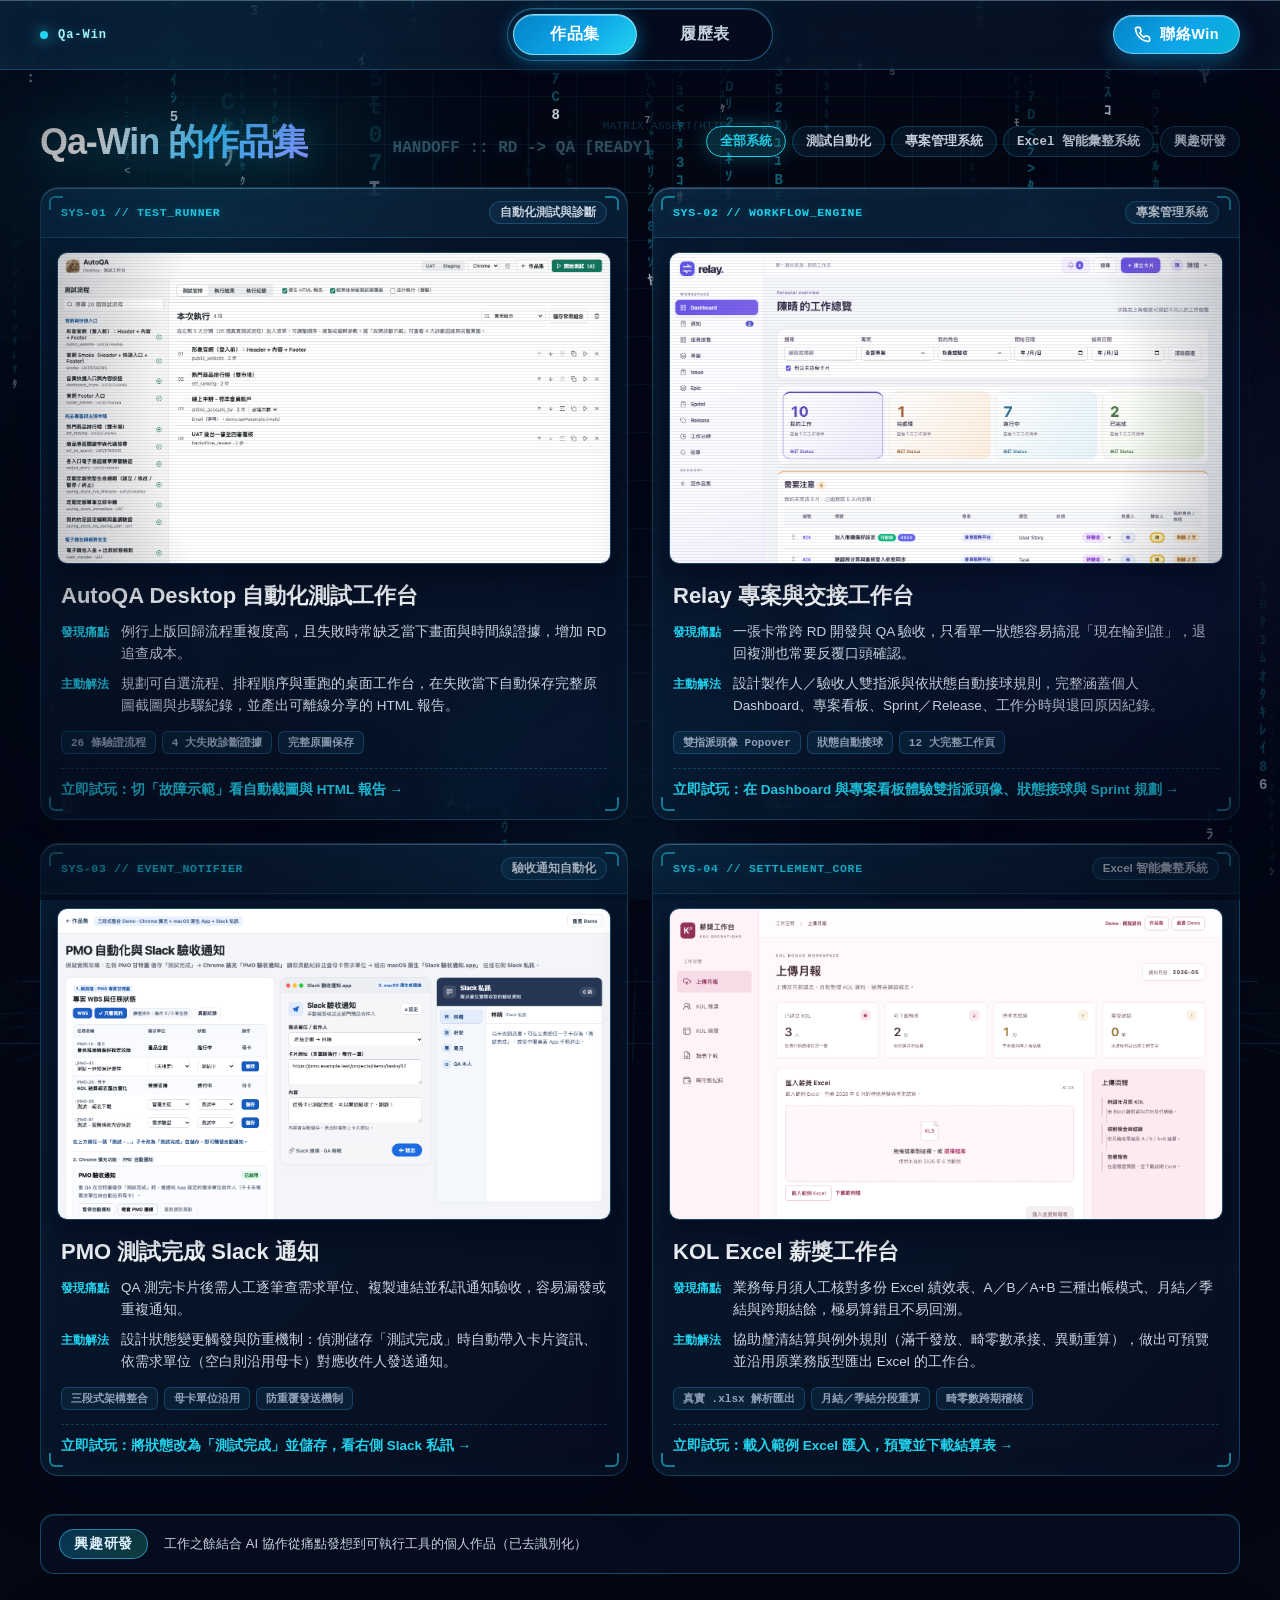
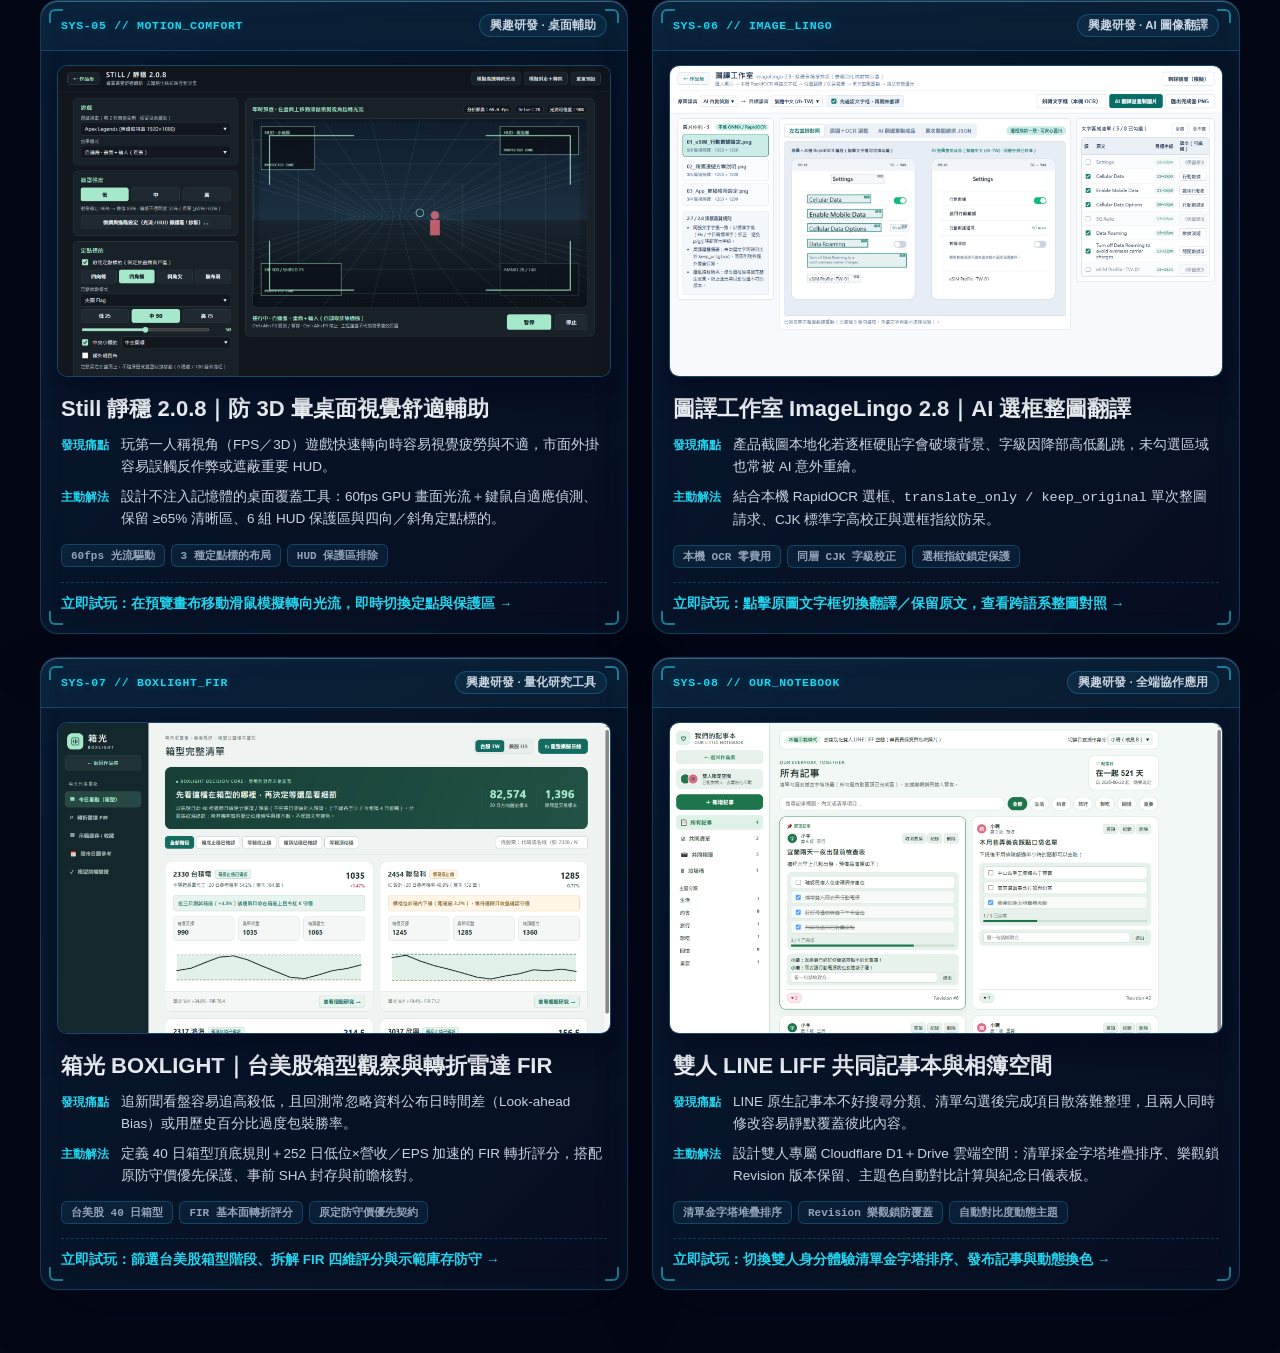
==== commit 31c31f47: "feat: add 4 de-identified hobby R&D interactive demos" ====
--- a/index.html
+++ b/index.html
@@ -7,8 +7,8 @@
   <meta http-equiv="Content-Security-Policy" content="default-src 'none'; script-src 'self' file:; style-src 'self' file: 'unsafe-inline'; img-src 'self' file: data:; connect-src 'none'; base-uri 'none'">
   <link rel="icon" href="data:,">
   <title>Qa-Win 的作品集與履歷表</title>
-  <link rel="stylesheet" href="./portfolio.css?v=cyber20">
-  <script src="./portfolio.js?v=cyber20" defer></script>
+  <link rel="stylesheet" href="./portfolio.css?v=cyber21">
+  <script src="./portfolio.js?v=cyber21" defer></script>
 </head>
 <body data-active-view="portfolio">
   <!-- Matrix 多層次光學景深舞台 -->
@@ -81,6 +81,7 @@
             <button type="button" class="pill-btn" data-filter="automation">測試自動化</button>
             <button type="button" class="pill-btn" data-filter="workflow">專案管理系統</button>
             <button type="button" class="pill-btn" data-filter="settlement">Excel 智能彙整系統</button>
+            <button type="button" class="pill-btn" data-filter="hobby">興趣研發</button>
           </nav>
         </div>
 
@@ -213,6 +214,143 @@
                   <span>真實 .xlsx 解析匯出</span><span>月結／季結分段重算</span><span>畸零數跨期稽核</span>
                 </div>
                 <span class="project-cta">立即試玩：載入範例 Excel 匯入，預覽並下載結算表 →</span>
+              </div>
+            </a>
+          </article>
+
+          <div class="projects-hobby-divider" id="hobby-section-label">
+            <span class="hobby-divider-pill">興趣研發</span>
+            <p>工作之餘結合 AI 協作從痛點發想到可執行工具的個人作品（已去識別化）</p>
+          </div>
+
+          <!-- SYS-05 Still 靜穩防 3D 暈 -->
+          <article class="project-card glass-panel" data-category="hobby" data-sys="05" data-accent="matrix">
+            <span class="corner-bracket tl" aria-hidden="true"></span>
+            <span class="corner-bracket tr" aria-hidden="true"></span>
+            <span class="corner-bracket bl" aria-hidden="true"></span>
+            <span class="corner-bracket br" aria-hidden="true"></span>
+            <div class="glass-ripple-layer" aria-hidden="true"></div>
+            <div class="glass-prism-sweep" aria-hidden="true"></div>
+            <a class="project-link" href="./05-still-comfort/index.html">
+              <div class="project-top-bar">
+                <span class="sys-id" data-decrypt-text="SYS-05 // MOTION_COMFORT">SYS-05 // MOTION_COMFORT</span>
+                <span class="sys-badge">興趣研發 · 桌面輔助</span>
+              </div>
+              <div class="project-viewport">
+                <img src="./驗收截圖/05-Still-防3D暈視覺輔助.png" alt="Still 靜穩 2.0.8 的即時光流遮罩與定點標的預覽介面">
+                <div class="viewport-overlay"><span>DECODE &amp; ENTER Still ↗</span></div>
+              </div>
+              <div class="project-copy">
+                <h3>Still 靜穩 2.0.8｜防 3D 暈桌面視覺舒適輔助</h3>
+                <dl class="project-points">
+                  <dt>發現痛點</dt>
+                  <dd>玩第一人稱視角（FPS／3D）遊戲快速轉向時容易視覺疲勞與不適，市面外掛容易誤觸反作弊或遮蔽重要 HUD。</dd>
+                  <dt>主動解法</dt>
+                  <dd>設計不注入記憶體的桌面覆蓋工具：60fps GPU 畫面光流＋鍵鼠自適應偵測、保留 ≥65% 清晰區、6 組 HUD 保護區與四向／斜角定點標的。</dd>
+                </dl>
+                <div class="project-meta-chips">
+                  <span>60fps 光流驅動</span><span>3 種定點標的布局</span><span>HUD 保護區排除</span>
+                </div>
+                <span class="project-cta">立即試玩：在預覽畫布移動滑鼠模擬轉向光流，即時切換定點與保護區 →</span>
+              </div>
+            </a>
+          </article>
+
+          <!-- SYS-06 ImageLingo 整圖翻譯 -->
+          <article class="project-card glass-panel" data-category="hobby" data-sys="06" data-accent="matrix">
+            <span class="corner-bracket tl" aria-hidden="true"></span>
+            <span class="corner-bracket tr" aria-hidden="true"></span>
+            <span class="corner-bracket bl" aria-hidden="true"></span>
+            <span class="corner-bracket br" aria-hidden="true"></span>
+            <div class="glass-ripple-layer" aria-hidden="true"></div>
+            <div class="glass-prism-sweep" aria-hidden="true"></div>
+            <a class="project-link" href="./06-imagelingo/index.html">
+              <div class="project-top-bar">
+                <span class="sys-id" data-decrypt-text="SYS-06 // IMAGE_LINGO">SYS-06 // IMAGE_LINGO</span>
+                <span class="sys-badge">興趣研發 · AI 圖像翻譯</span>
+              </div>
+              <div class="project-viewport">
+                <img src="./驗收截圖/06-ImageLingo-AI整圖翻譯.png" alt="圖譯工作室 ImageLingo 2.8 的 OCR 選框與整圖翻譯對照介面">
+                <div class="viewport-overlay"><span>DECODE &amp; ENTER ImageLingo ↗</span></div>
+              </div>
+              <div class="project-copy">
+                <h3>圖譯工作室 ImageLingo 2.8｜AI 選框整圖翻譯</h3>
+                <dl class="project-points">
+                  <dt>發現痛點</dt>
+                  <dd>產品截圖本地化若逐框硬貼字會破壞背景、字級因降部高低亂跳，未勾選區域也常被 AI 意外重繪。</dd>
+                  <dt>主動解法</dt>
+                  <dd>結合本機 RapidOCR 選框、<code>translate_only / keep_original</code> 單次整圖請求、CJK 標準字高校正與選框指紋防呆。</dd>
+                </dl>
+                <div class="project-meta-chips">
+                  <span>本機 OCR 零費用</span><span>同層 CJK 字級校正</span><span>選框指紋鎖定保護</span>
+                </div>
+                <span class="project-cta">立即試玩：點擊原圖文字框切換翻譯／保留原文，查看跨語系整圖對照 →</span>
+              </div>
+            </a>
+          </article>
+
+          <!-- SYS-07 BOXLIGHT 箱光股票系統 -->
+          <article class="project-card glass-panel" data-category="hobby" data-sys="07" data-accent="matrix">
+            <span class="corner-bracket tl" aria-hidden="true"></span>
+            <span class="corner-bracket tr" aria-hidden="true"></span>
+            <span class="corner-bracket bl" aria-hidden="true"></span>
+            <span class="corner-bracket br" aria-hidden="true"></span>
+            <div class="glass-ripple-layer" aria-hidden="true"></div>
+            <div class="glass-prism-sweep" aria-hidden="true"></div>
+            <a class="project-link" href="./07-boxlight/index.html">
+              <div class="project-top-bar">
+                <span class="sys-id" data-decrypt-text="SYS-07 // BOXLIGHT_FIR">SYS-07 // BOXLIGHT_FIR</span>
+                <span class="sys-badge">興趣研發 · 量化研究工具</span>
+              </div>
+              <div class="project-viewport">
+                <img src="./驗收截圖/07-Boxlight-箱光股票系統.png" alt="箱光 BOXLIGHT 台美股箱型決策與轉折雷達介面">
+                <div class="viewport-overlay"><span>DECODE &amp; ENTER BOXLIGHT ↗</span></div>
+              </div>
+              <div class="project-copy">
+                <h3>箱光 BOXLIGHT｜台美股箱型觀察與轉折雷達 FIR</h3>
+                <dl class="project-points">
+                  <dt>發現痛點</dt>
+                  <dd>追新聞看盤容易追高殺低，且回測常忽略資料公布日時間差（Look-ahead Bias）或用歷史百分比過度包裝勝率。</dd>
+                  <dt>主動解法</dt>
+                  <dd>定義 40 日箱型頂底規則＋252 日低位×營收／EPS 加速的 FIR 轉折評分，搭配原防守價優先保護、事前 SHA 封存與前瞻核對。</dd>
+                </dl>
+                <div class="project-meta-chips">
+                  <span>台美股 40 日箱型</span><span>FIR 基本面轉折評分</span><span>原定防守價優先契約</span>
+                </div>
+                <span class="project-cta">立即試玩：篩選台美股箱型階段、拆解 FIR 四維評分與示範庫存防守 →</span>
+              </div>
+            </a>
+          </article>
+
+          <!-- SYS-08 我們的記事本 -->
+          <article class="project-card glass-panel" data-category="hobby" data-sys="08" data-accent="matrix">
+            <span class="corner-bracket tl" aria-hidden="true"></span>
+            <span class="corner-bracket tr" aria-hidden="true"></span>
+            <span class="corner-bracket bl" aria-hidden="true"></span>
+            <span class="corner-bracket br" aria-hidden="true"></span>
+            <div class="glass-ripple-layer" aria-hidden="true"></div>
+            <div class="glass-prism-sweep" aria-hidden="true"></div>
+            <a class="project-link" href="./08-our-notebook/index.html">
+              <div class="project-top-bar">
+                <span class="sys-id" data-decrypt-text="SYS-08 // OUR_NOTEBOOK">SYS-08 // OUR_NOTEBOOK</span>
+                <span class="sys-badge">興趣研發 · 全端協作應用</span>
+              </div>
+              <div class="project-viewport">
+                <img src="./驗收截圖/08-OurNotebook-雙人共同記事本.png" alt="雙人共同記事本與金字塔堆疊清單的去識別化互動介面">
+                <div class="viewport-overlay"><span>DECODE &amp; ENTER Notebook ↗</span></div>
+              </div>
+              <div class="project-copy">
+                <h3>雙人 LINE LIFF 共同記事本與相簿空間</h3>
+                <dl class="project-points">
+                  <dt>發現痛點</dt>
+                  <dd>LINE 原生記事本不好搜尋分類、清單勾選後完成項目散落難整理，且兩人同時修改容易靜默覆蓋彼此內容。</dd>
+                  <dt>主動解法</dt>
+                  <dd>設計雙人專屬 Cloudflare D1＋Drive 雲端空間：清單採金字塔堆疊排序、樂觀鎖 Revision 版本保留、主題色自動對比計算與紀念日儀表板。</dd>
+                </dl>
+                <div class="project-meta-chips">
+                  <span>清單金字塔堆疊排序</span><span>Revision 樂觀鎖防覆蓋</span><span>自動對比度動態主題</span>
+                </div>
+                <span class="project-cta">立即試玩：切換雙人身分體驗清單金字塔排序、發布記事與動態換色 →</span>
               </div>
             </a>
           </article>
--- a/portfolio.css
+++ b/portfolio.css
@@ -1476,6 +1476,38 @@
   filter: drop-shadow(0 0 16px rgba(34, 211, 238, 0.25));
 }
 
+.projects-hobby-divider {
+  grid-column: 1 / -1;
+  display: flex;
+  align-items: center;
+  flex-wrap: wrap;
+  gap: 12px 16px;
+  margin: 14px 0 2px;
+  padding: 14px 18px;
+  border-radius: 14px;
+  background: rgba(6, 16, 36, 0.72);
+  border: 1px solid rgba(56, 189, 248, 0.34);
+  box-shadow: inset 0 1px 0 rgba(186, 230, 253, 0.14);
+}
+.projects-hobby-divider[hidden] {
+  display: none !important;
+}
+.hobby-divider-pill {
+  padding: 5px 14px;
+  border-radius: 999px;
+  background: linear-gradient(135deg, rgba(14, 165, 233, 0.28), rgba(52, 211, 153, 0.24));
+  border: 1px solid rgba(56, 189, 248, 0.65);
+  color: #e0f2fe;
+  font-size: 13.5px;
+  font-weight: 800;
+  letter-spacing: 0.06em;
+}
+.projects-hobby-divider p {
+  margin: 0;
+  font-size: 13px;
+  color: var(--text-soft);
+}
+
 /* 履歷專屬：柔和環境光暈背景（隨成長階段切換色調，無文字遮擋） */
 .growth-bg-stage {
   position: fixed;
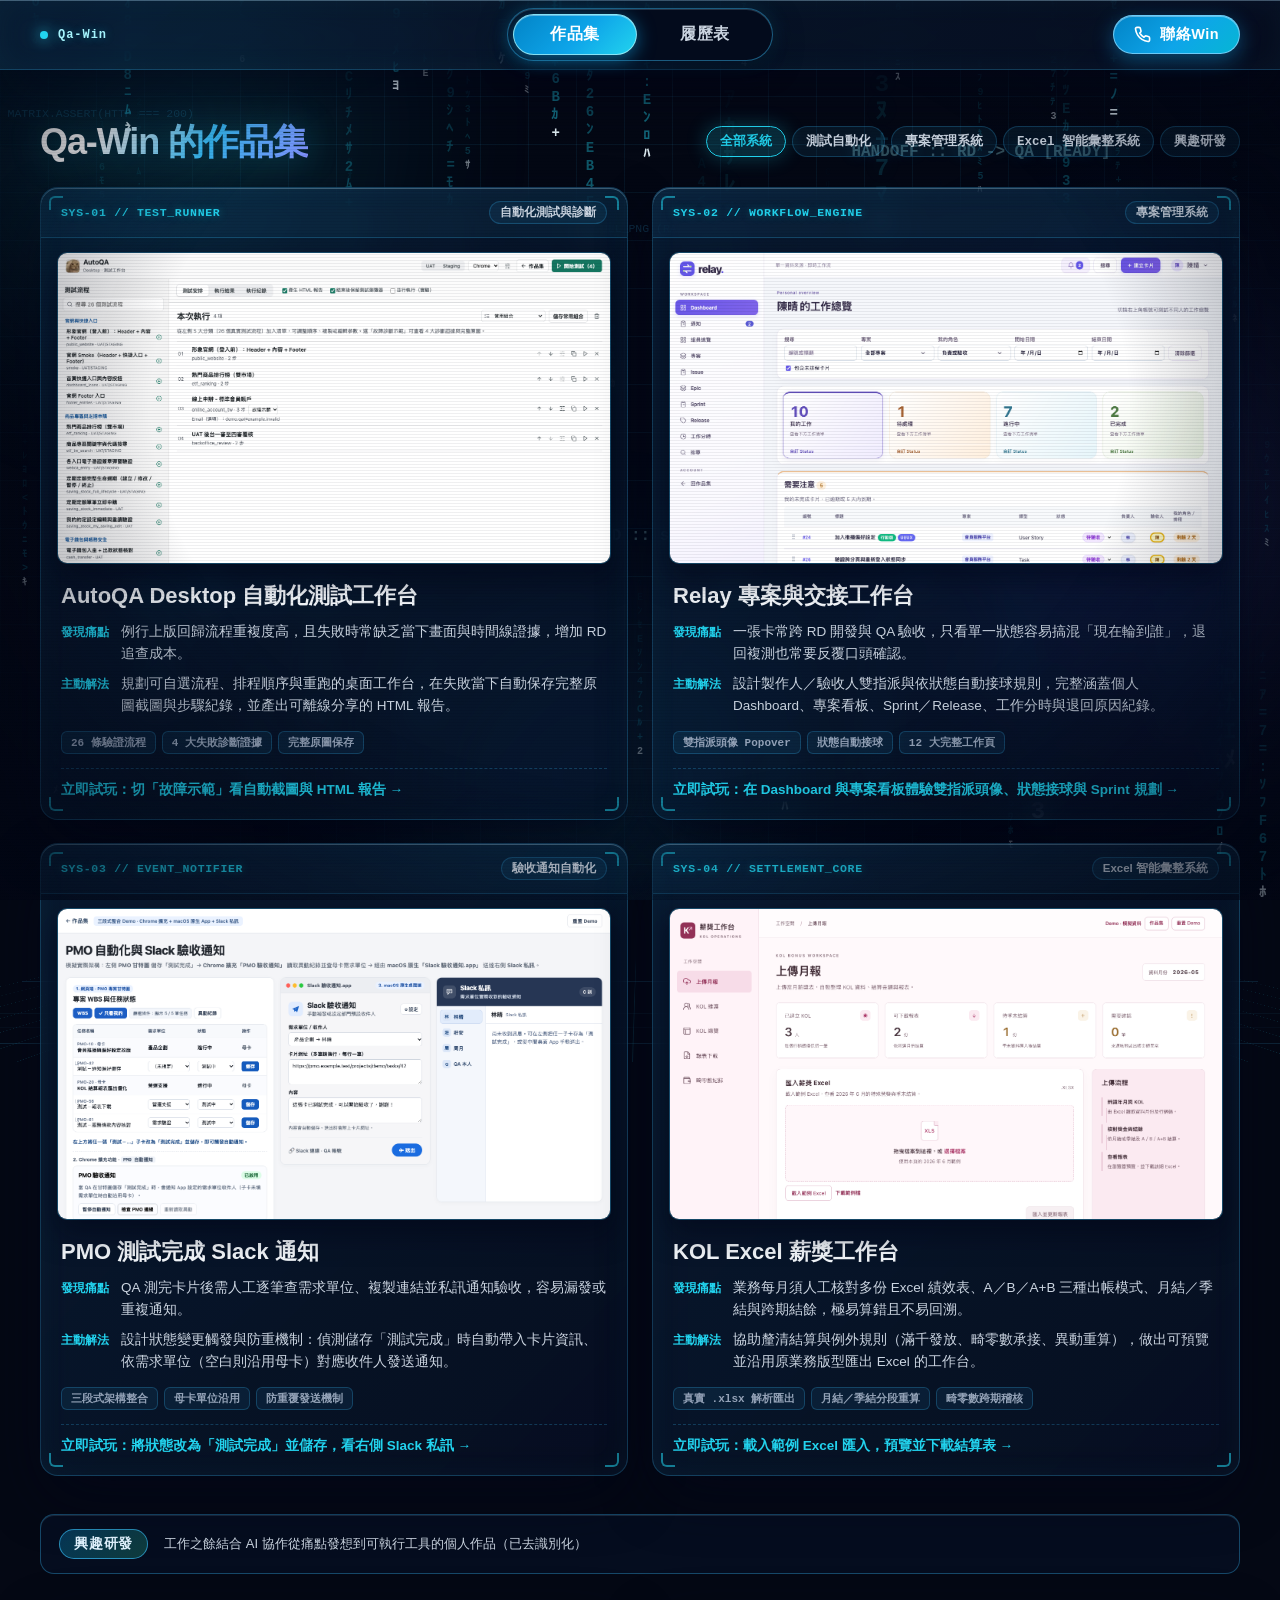
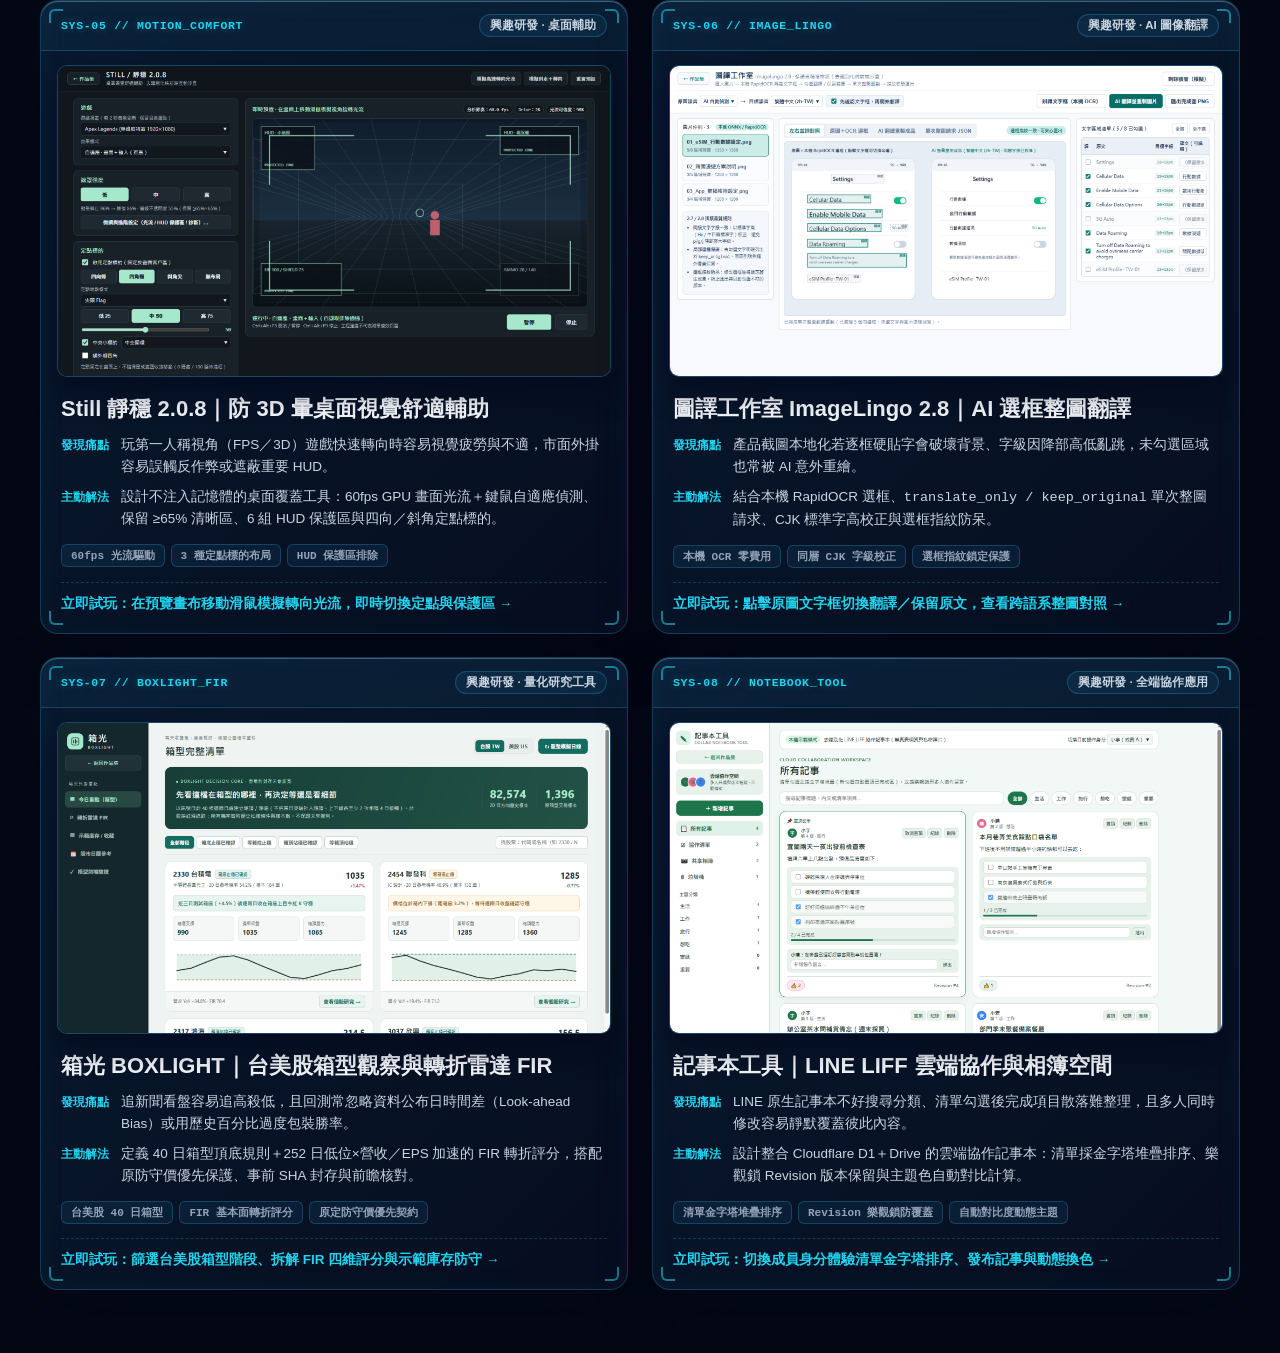
==== commit f588a7bf: "refactor: generalize notebook demo to multi-user tool" ====
--- a/index.html
+++ b/index.html
@@ -322,7 +322,7 @@
             </a>
           </article>
 
-          <!-- SYS-08 我們的記事本 -->
+          <!-- SYS-08 記事本工具 -->
           <article class="project-card glass-panel" data-category="hobby" data-sys="08" data-accent="matrix">
             <span class="corner-bracket tl" aria-hidden="true"></span>
             <span class="corner-bracket tr" aria-hidden="true"></span>
@@ -332,25 +332,25 @@
             <div class="glass-prism-sweep" aria-hidden="true"></div>
             <a class="project-link" href="./08-our-notebook/index.html">
               <div class="project-top-bar">
-                <span class="sys-id" data-decrypt-text="SYS-08 // OUR_NOTEBOOK">SYS-08 // OUR_NOTEBOOK</span>
+                <span class="sys-id" data-decrypt-text="SYS-08 // NOTEBOOK_TOOL">SYS-08 // NOTEBOOK_TOOL</span>
                 <span class="sys-badge">興趣研發 · 全端協作應用</span>
               </div>
               <div class="project-viewport">
-                <img src="./驗收截圖/08-OurNotebook-雙人共同記事本.png" alt="雙人共同記事本與金字塔堆疊清單的去識別化互動介面">
+                <img src="./驗收截圖/08-NotebookTool-雲端協作記事本.png" alt="記事本工具與金字塔堆疊清單的去識別化互動介面">
                 <div class="viewport-overlay"><span>DECODE &amp; ENTER Notebook ↗</span></div>
               </div>
               <div class="project-copy">
-                <h3>雙人 LINE LIFF 共同記事本與相簿空間</h3>
+                <h3>記事本工具｜LINE LIFF 雲端協作與相簿空間</h3>
                 <dl class="project-points">
                   <dt>發現痛點</dt>
-                  <dd>LINE 原生記事本不好搜尋分類、清單勾選後完成項目散落難整理，且兩人同時修改容易靜默覆蓋彼此內容。</dd>
+                  <dd>LINE 原生記事本不好搜尋分類、清單勾選後完成項目散落難整理，且多人同時修改容易靜默覆蓋彼此內容。</dd>
                   <dt>主動解法</dt>
-                  <dd>設計雙人專屬 Cloudflare D1＋Drive 雲端空間：清單採金字塔堆疊排序、樂觀鎖 Revision 版本保留、主題色自動對比計算與紀念日儀表板。</dd>
+                  <dd>設計整合 Cloudflare D1＋Drive 的雲端協作記事本：清單採金字塔堆疊排序、樂觀鎖 Revision 版本保留與主題色自動對比計算。</dd>
                 </dl>
                 <div class="project-meta-chips">
                   <span>清單金字塔堆疊排序</span><span>Revision 樂觀鎖防覆蓋</span><span>自動對比度動態主題</span>
                 </div>
-                <span class="project-cta">立即試玩：切換雙人身分體驗清單金字塔排序、發布記事與動態換色 →</span>
+                <span class="project-cta">立即試玩：切換成員身分體驗清單金字塔排序、發布記事與動態換色 →</span>
               </div>
             </a>
           </article>
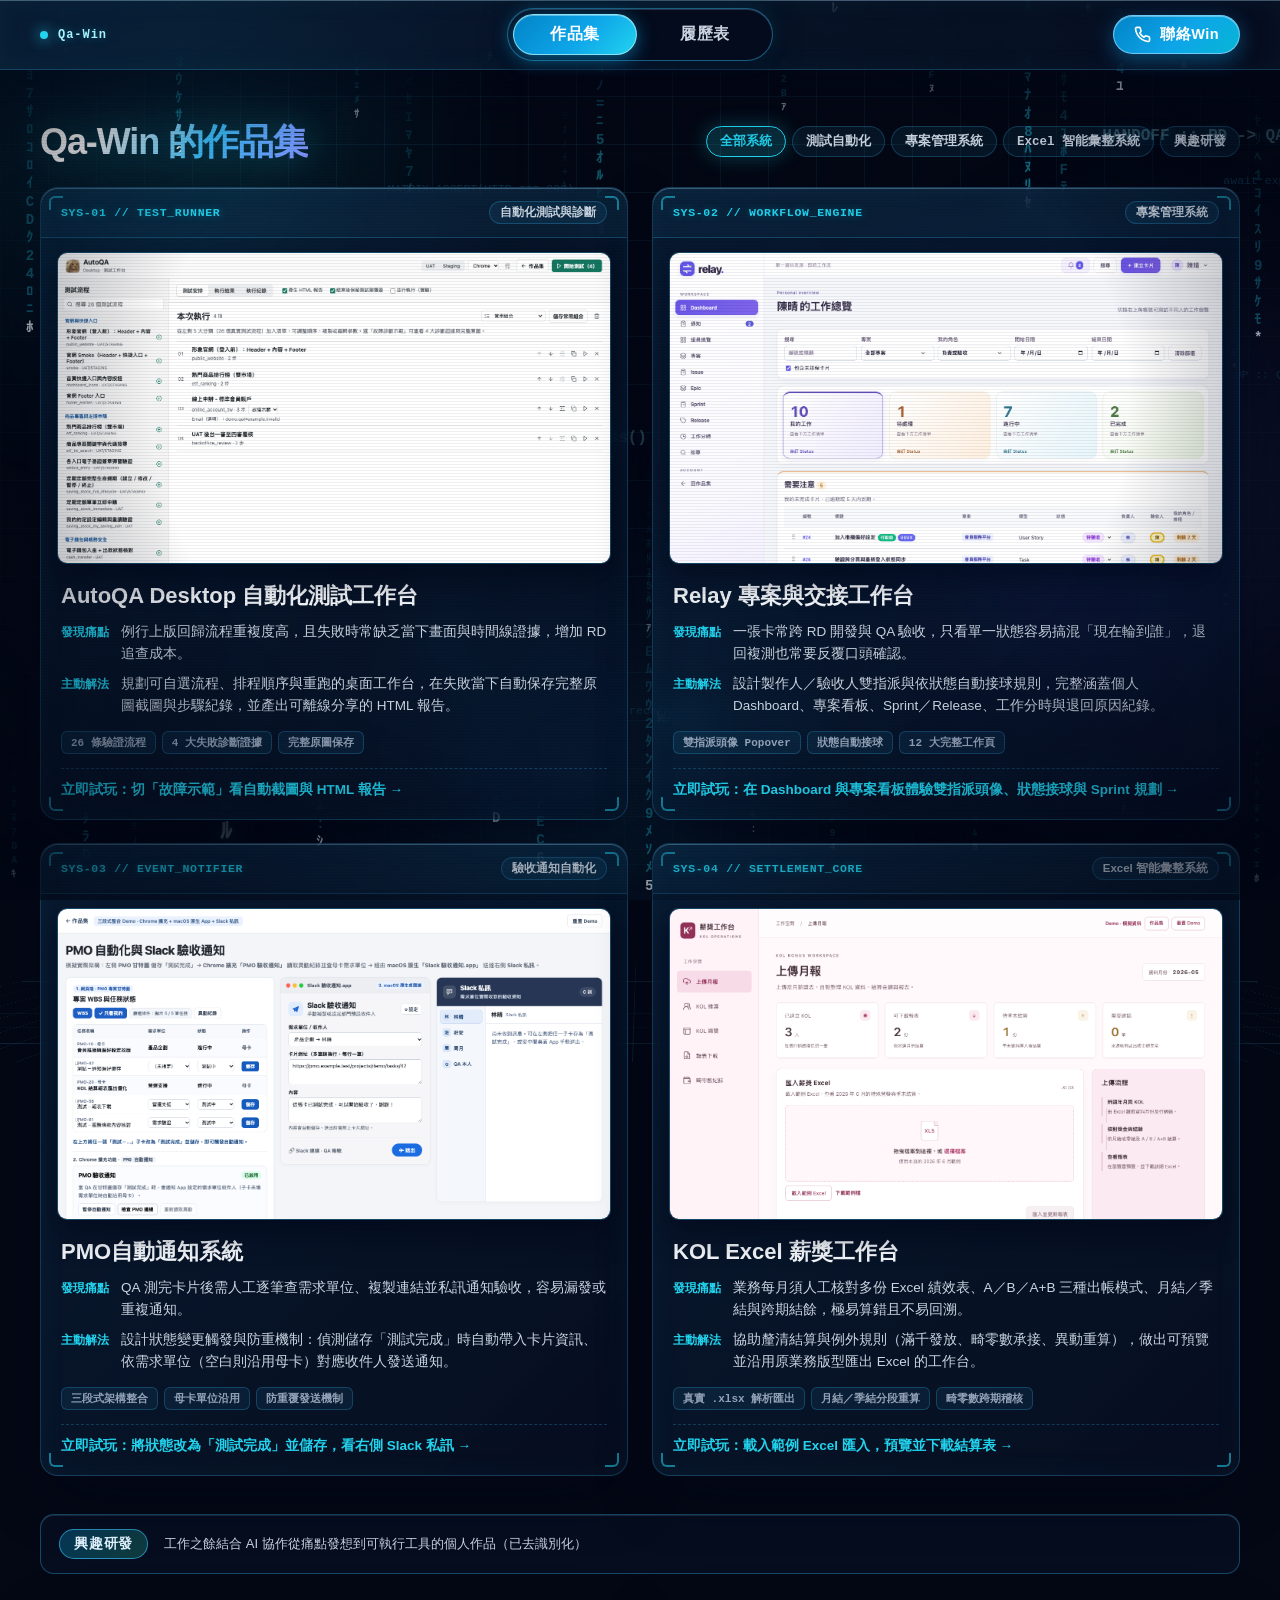
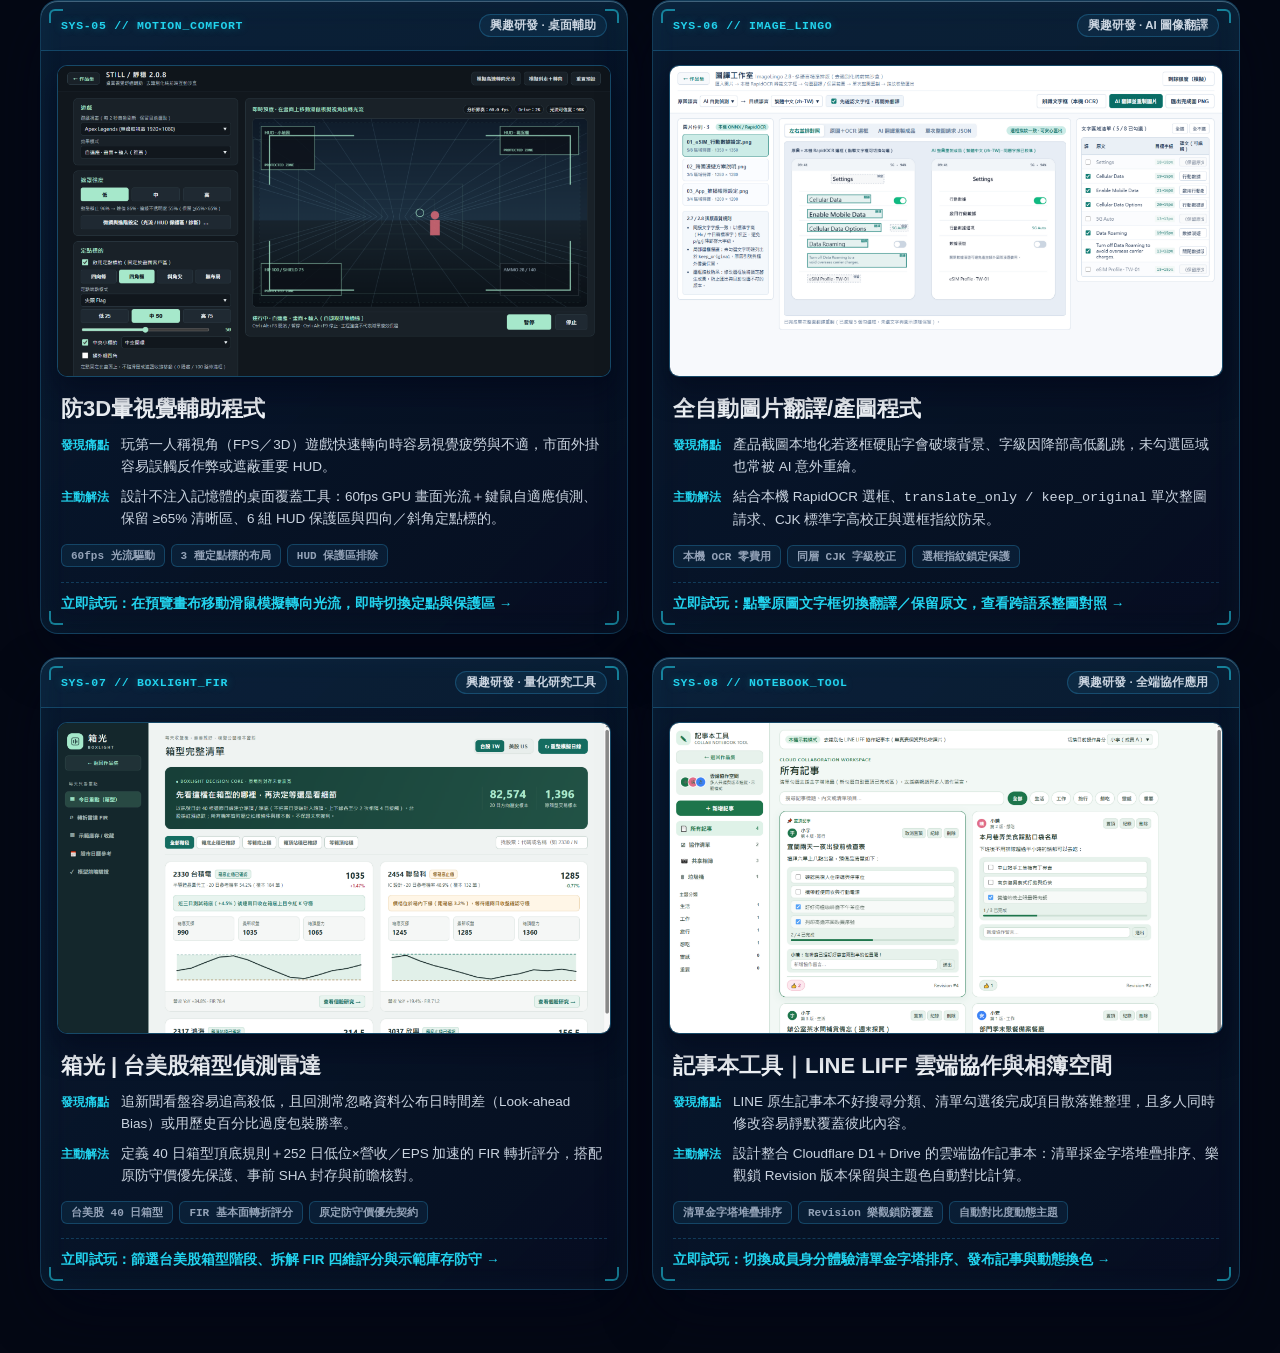
==== commit f18179ab: "chore: update portfolio card titles" ====
--- a/index.html
+++ b/index.html
@@ -170,7 +170,7 @@
                 <div class="viewport-overlay"><span>DECODE &amp; ENTER Notifier ↗</span></div>
               </div>
               <div class="project-copy">
-                <h3>PMO 測試完成 Slack 通知</h3>
+                <h3>PMO自動通知系統</h3>
                 <dl class="project-points">
                   <dt>發現痛點</dt>
                   <dd>QA 測完卡片後需人工逐筆查需求單位、複製連結並私訊通知驗收，容易漏發或重複通知。</dd>
@@ -241,7 +241,7 @@
                 <div class="viewport-overlay"><span>DECODE &amp; ENTER Still ↗</span></div>
               </div>
               <div class="project-copy">
-                <h3>Still 靜穩 2.0.8｜防 3D 暈桌面視覺舒適輔助</h3>
+                <h3>防3D暈視覺輔助程式</h3>
                 <dl class="project-points">
                   <dt>發現痛點</dt>
                   <dd>玩第一人稱視角（FPS／3D）遊戲快速轉向時容易視覺疲勞與不適，市面外掛容易誤觸反作弊或遮蔽重要 HUD。</dd>
@@ -274,7 +274,7 @@
                 <div class="viewport-overlay"><span>DECODE &amp; ENTER ImageLingo ↗</span></div>
               </div>
               <div class="project-copy">
-                <h3>圖譯工作室 ImageLingo 2.8｜AI 選框整圖翻譯</h3>
+                <h3>全自動圖片翻譯/產圖程式</h3>
                 <dl class="project-points">
                   <dt>發現痛點</dt>
                   <dd>產品截圖本地化若逐框硬貼字會破壞背景、字級因降部高低亂跳，未勾選區域也常被 AI 意外重繪。</dd>
@@ -307,7 +307,7 @@
                 <div class="viewport-overlay"><span>DECODE &amp; ENTER BOXLIGHT ↗</span></div>
               </div>
               <div class="project-copy">
-                <h3>箱光 BOXLIGHT｜台美股箱型觀察與轉折雷達 FIR</h3>
+                <h3>箱光 | 台美股箱型偵測雷達</h3>
                 <dl class="project-points">
                   <dt>發現痛點</dt>
                   <dd>追新聞看盤容易追高殺低，且回測常忽略資料公布日時間差（Look-ahead Bias）或用歷史百分比過度包裝勝率。</dd>
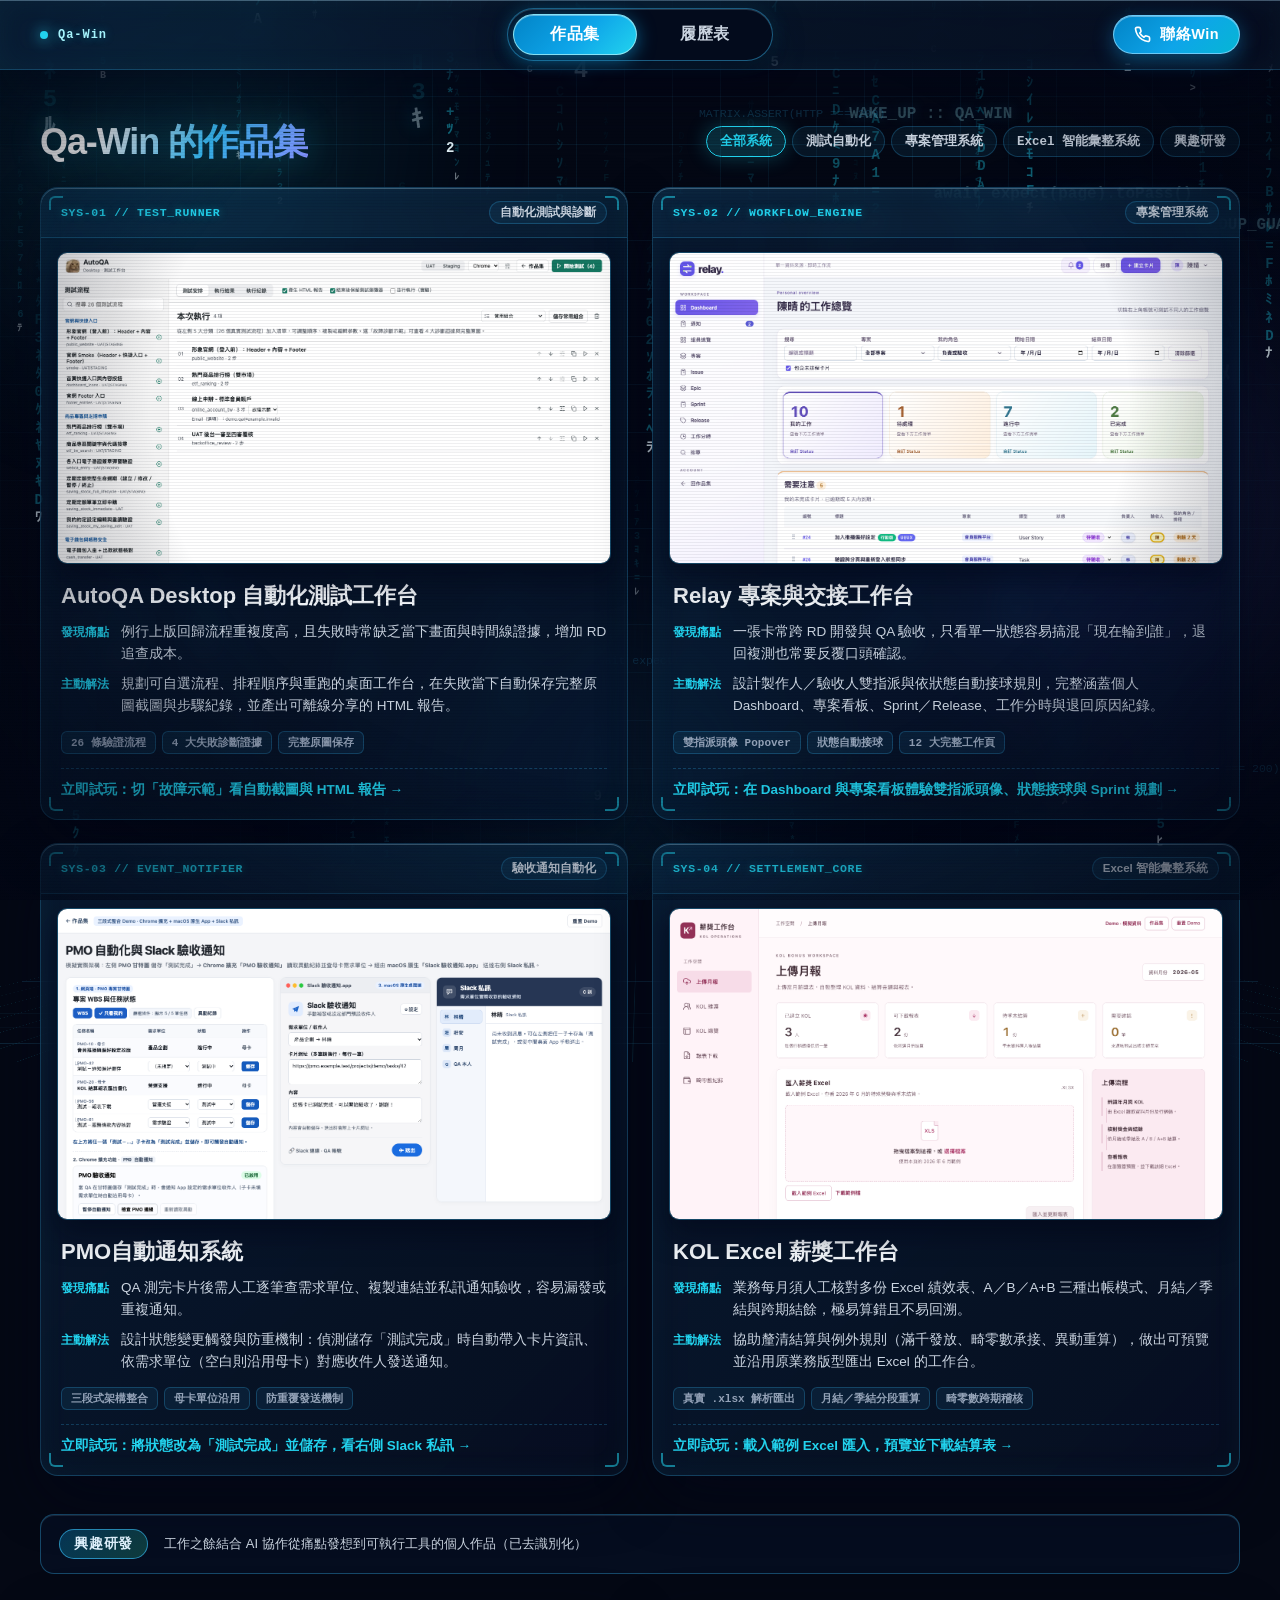
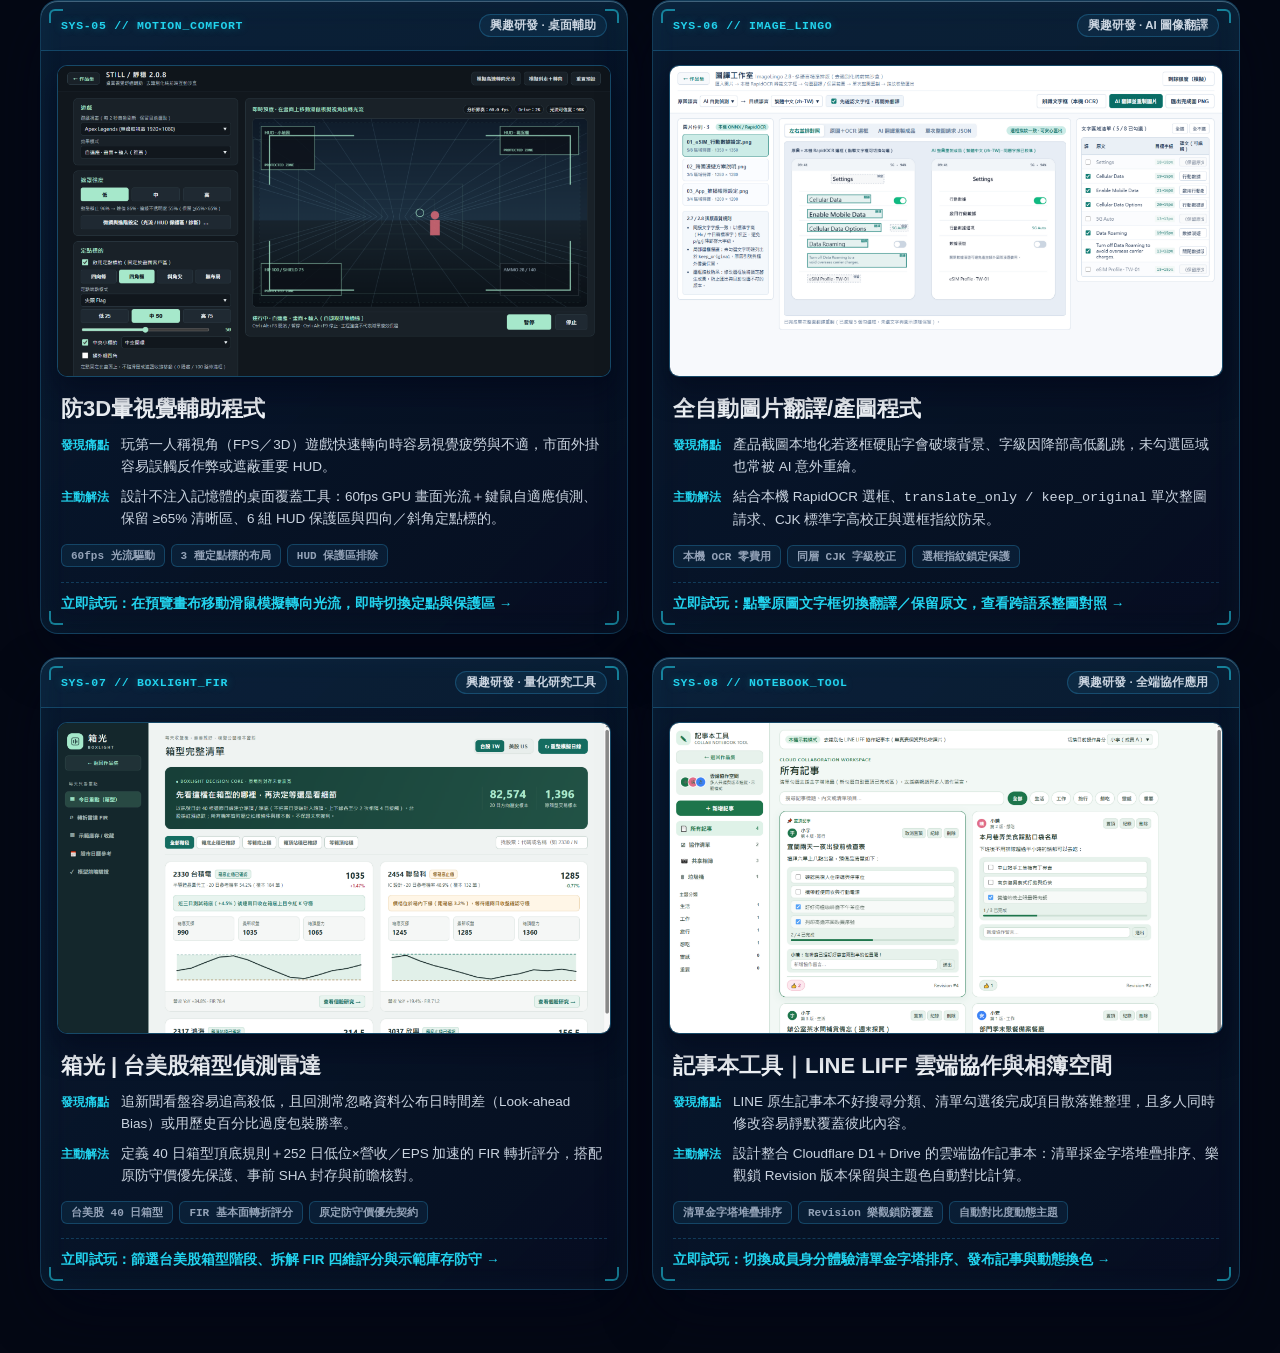
==== commit aac4ac04: "fix: align stage 05 tools, jump-back divider reset, and dynamic island text" ====
--- a/index.html
+++ b/index.html
@@ -7,8 +7,8 @@
   <meta http-equiv="Content-Security-Policy" content="default-src 'none'; script-src 'self' file:; style-src 'self' file: 'unsafe-inline'; img-src 'self' file: data:; connect-src 'none'; base-uri 'none'">
   <link rel="icon" href="data:,">
   <title>Qa-Win 的作品集與履歷表</title>
-  <link rel="stylesheet" href="./portfolio.css?v=cyber21">
-  <script src="./portfolio.js?v=cyber21" defer></script>
+  <link rel="stylesheet" href="./portfolio.css?v=cyber22">
+  <script src="./portfolio.js?v=cyber22" defer></script>
 </head>
 <body data-active-view="portfolio">
   <!-- Matrix 多層次光學景深舞台 -->
@@ -537,15 +537,16 @@
                 <div class="sub-block">
                   <h4>【AI 協作工具建置與流程改善】</h4>
                   <ul class="stage-bullets">
-                    <li><strong>金融服務網頁自動化測試工作台（Python＋Selenium）：</strong>負責定義流程範圍、環境條件與驗收標準，與 AI 協作建置支援 Chrome／Safari 之可重跑桌面工作台，整合官網例行檢查、開戶、錢包與後台審核流程，並加入失敗診斷（操作時間線、Network、Console、DOM、截圖），支援修復複測與 RD 問題追查。</li>
-                    <li><strong>內部 QA／RD 協作管理系統（類 Jira 流程設計）：</strong>針對母子卡跨人分工與交測退回追蹤不易的痛點，主導規劃製作人／驗收人雙指派、母子卡獨立責任、交測／退回／複測輪次、Sprint／Release 與主管視角，與 AI 協作產出系統與離線四格互動原型向主管展示。</li>
-                    <li><strong>業務薪獎結算工作台（已交付業務實際使用）：</strong>協助業務釐清結算規則，與 AI 協作將每月多分頁 Excel 作業系統化，涵蓋來源格式／重複檢核、多種出帳模式、月／季結、滿千發放與跨期結餘重算；設計異常阻擋機制避免猜值，預覽與下載共用同份版型快照，並於系統更新時嚴格執行回歸測試。</li>
+                    <li><strong>金融服務網頁自動化測試工作台（AutoQA Desktop｜Python＋Selenium）：</strong>負責定義流程範圍、環境條件與驗收標準，與 AI 協作建置支援 Chrome／Safari 之可重跑桌面工作台，整合官網例行檢查、開戶、錢包與後台審核流程，並加入失敗診斷（操作時間線、Network、Console、DOM、截圖），支援修復複測與 RD 問題追查。</li>
+                    <li><strong>內部 QA／RD 協作管理系統（Relay｜類 Jira 流程設計）：</strong>針對母子卡跨人分工與交測退回追蹤不易的痛點，主導規劃製作人／驗收人雙指派、母子卡獨立責任、交測／退回／複測輪次、Sprint／Release 與主管視角，與 AI 協作產出系統與離線四格互動原型向主管展示。</li>
+                    <li><strong>PMO 自動通知系統（狀態變更自動推播）：</strong>針對 QA 測完卡片需人工查單位、複製連結與逐筆私訊通知的痛點，設計偵測儲存「測試完成」即自動帶入卡片資訊、依需求單位（空白則沿用母卡）對應收件人推播且具防重複機制的通知工作流。</li>
+                    <li><strong>KOL Excel 薪獎工作台（已交付業務實際使用）：</strong>協助業務釐清結算規則，與 AI 協作將每月多分頁 Excel 作業系統化，涵蓋來源格式／重複檢核、多種出帳模式、月／季結、滿千發放與跨期結餘重算；設計異常阻擋機制避免猜值，預覽與下載共用同份版型快照，並於系統更新時嚴格執行回歸測試。</li>
                   </ul>
                   <div class="sandbox-jump-row no-print" aria-label="前往對應互動作品">
                     <button type="button" class="stage-sandbox-jump" data-jump-portfolio="01">體驗 AutoQA 作品 ↗</button>
                     <button type="button" class="stage-sandbox-jump" data-jump-portfolio="02">體驗 Relay 作品 ↗</button>
                     <button type="button" class="stage-sandbox-jump" data-jump-portfolio="03">體驗 PMO 通知作品 ↗</button>
-                    <button type="button" class="stage-sandbox-jump" data-jump-portfolio="04">體驗 Excel 智能彙整 ↗</button>
+                    <button type="button" class="stage-sandbox-jump" data-jump-portfolio="04">體驗 KOL 薪獎工作台 ↗</button>
                   </div>
                 </div>
               </div>
@@ -775,7 +776,7 @@
                 <div class="bio-chapter">
                   <h4>【第五份工作｜軟體QA工程師-導入自動化測試（口袋證券股份有限公司）】</h4>
                   <p>2026 年 7 月，家裡的生意上軌道後，我加入了口袋證券，回到熟悉的 QA 工作。平常主要測官網、線上開戶和後台審核。新功能進來，我會先跟 PM 確認預期結果，再寫測試案例。遇到異常，就把重現步驟、操作時間和瀏覽器收到的回應整理給 RD，修好後再跑一次。</p>
-                  <p>每次上版後，有些開戶和後台流程都得從頭點一遍。我把操作步驟和通過條件整理出來，用 AI 協助寫程式，做成 Pocket QA，再自己試跑、核對結果。跑到一半出錯，工具會留下當時的截圖和請求紀錄。以我平常負責的 Web 例行回歸項目來估，目前約八成可以用它重跑。</p>
+                  <p>每次上版後，有些開戶和後台流程都得從頭點一遍。我把操作步驟和通過條件整理出來，用 AI 協助寫程式，做成 AutoQA Desktop，再自己試跑、核對結果。跑到一半出錯，工具會留下當時的截圖和請求紀錄。以我平常負責的 Web 例行回歸項目來估，目前約八成可以用它重跑。</p>
                   <p>我也和 AI 做了 Relay，把工作卡交測或退回後該由誰接手的規則整理進去。做 KOL 薪獎工作台時，我先跟業務對 Excel 裡的算法。像是上個月的金額改了，後面幾個月的結餘要怎麼重算，我們就一起把規則釐清，再核對工具算出的報表。現在業務已經拿這套工具做結算。</p>
                 </div>
 
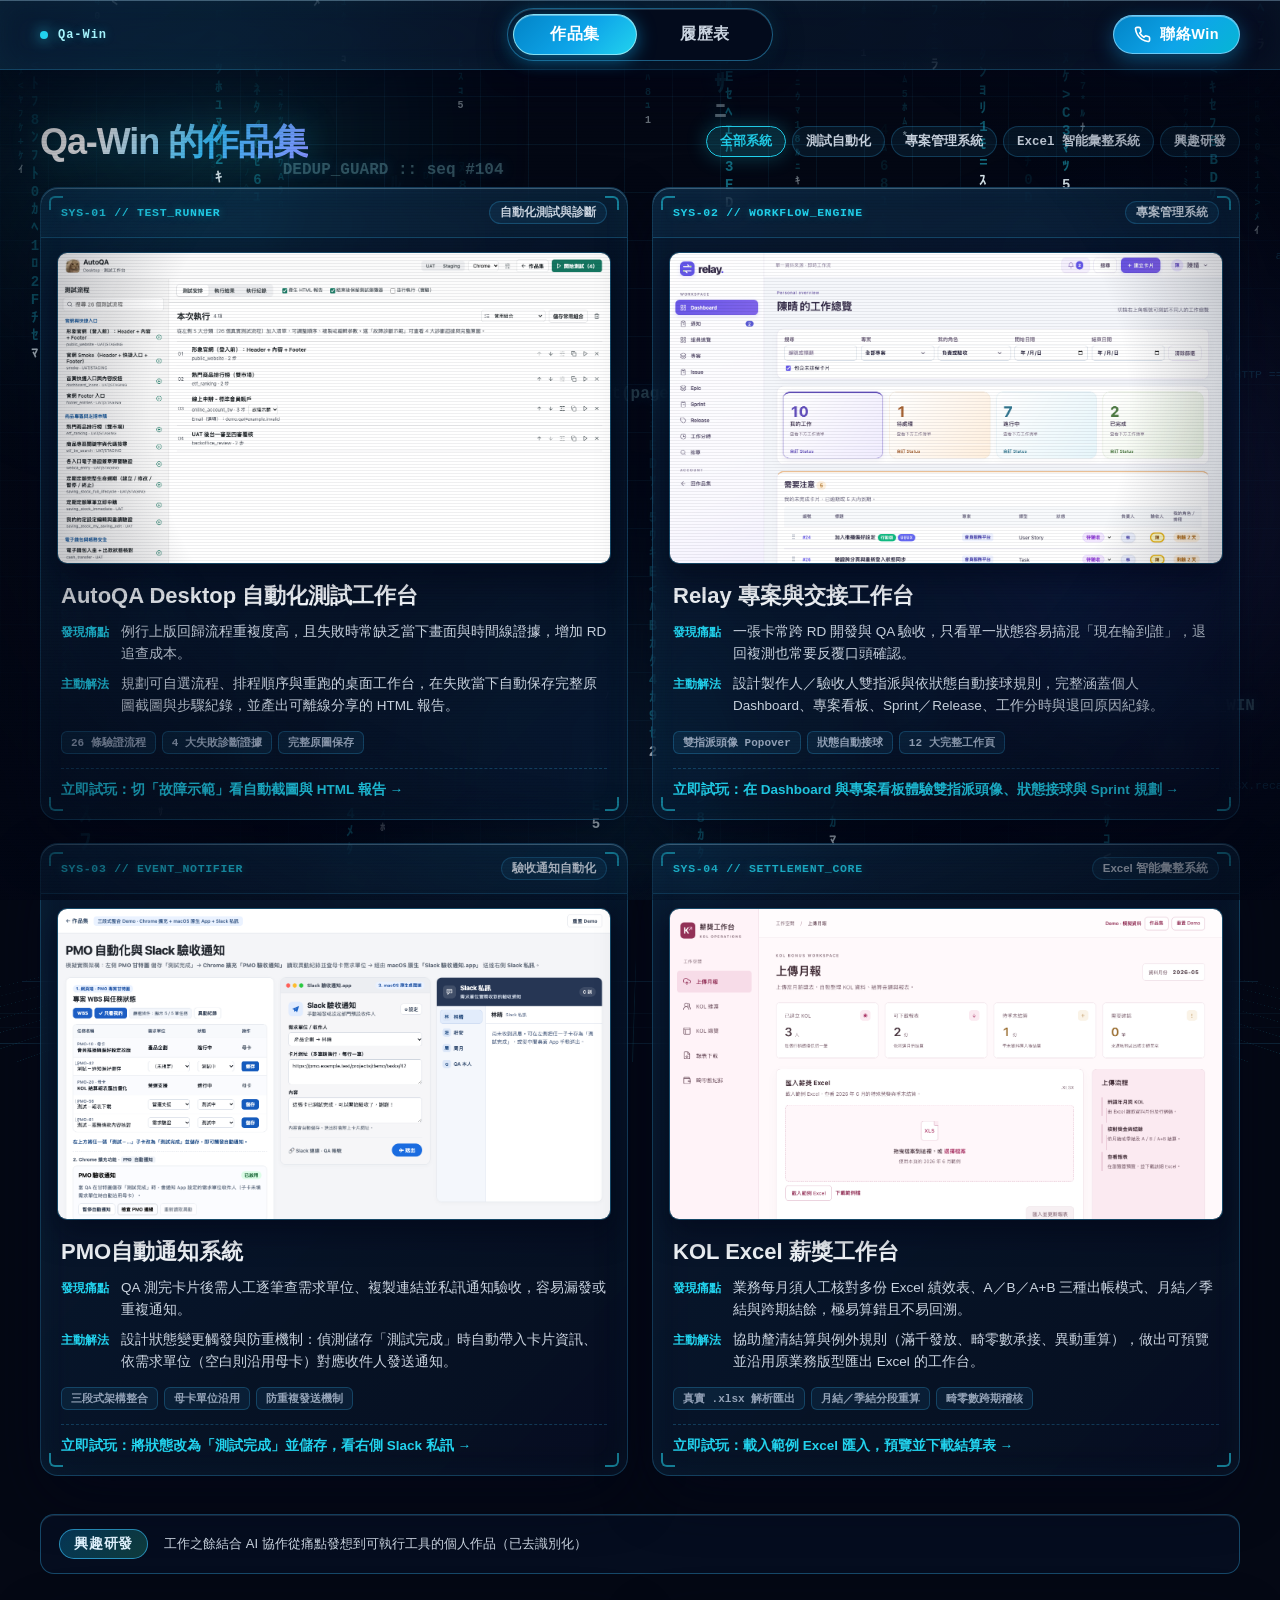
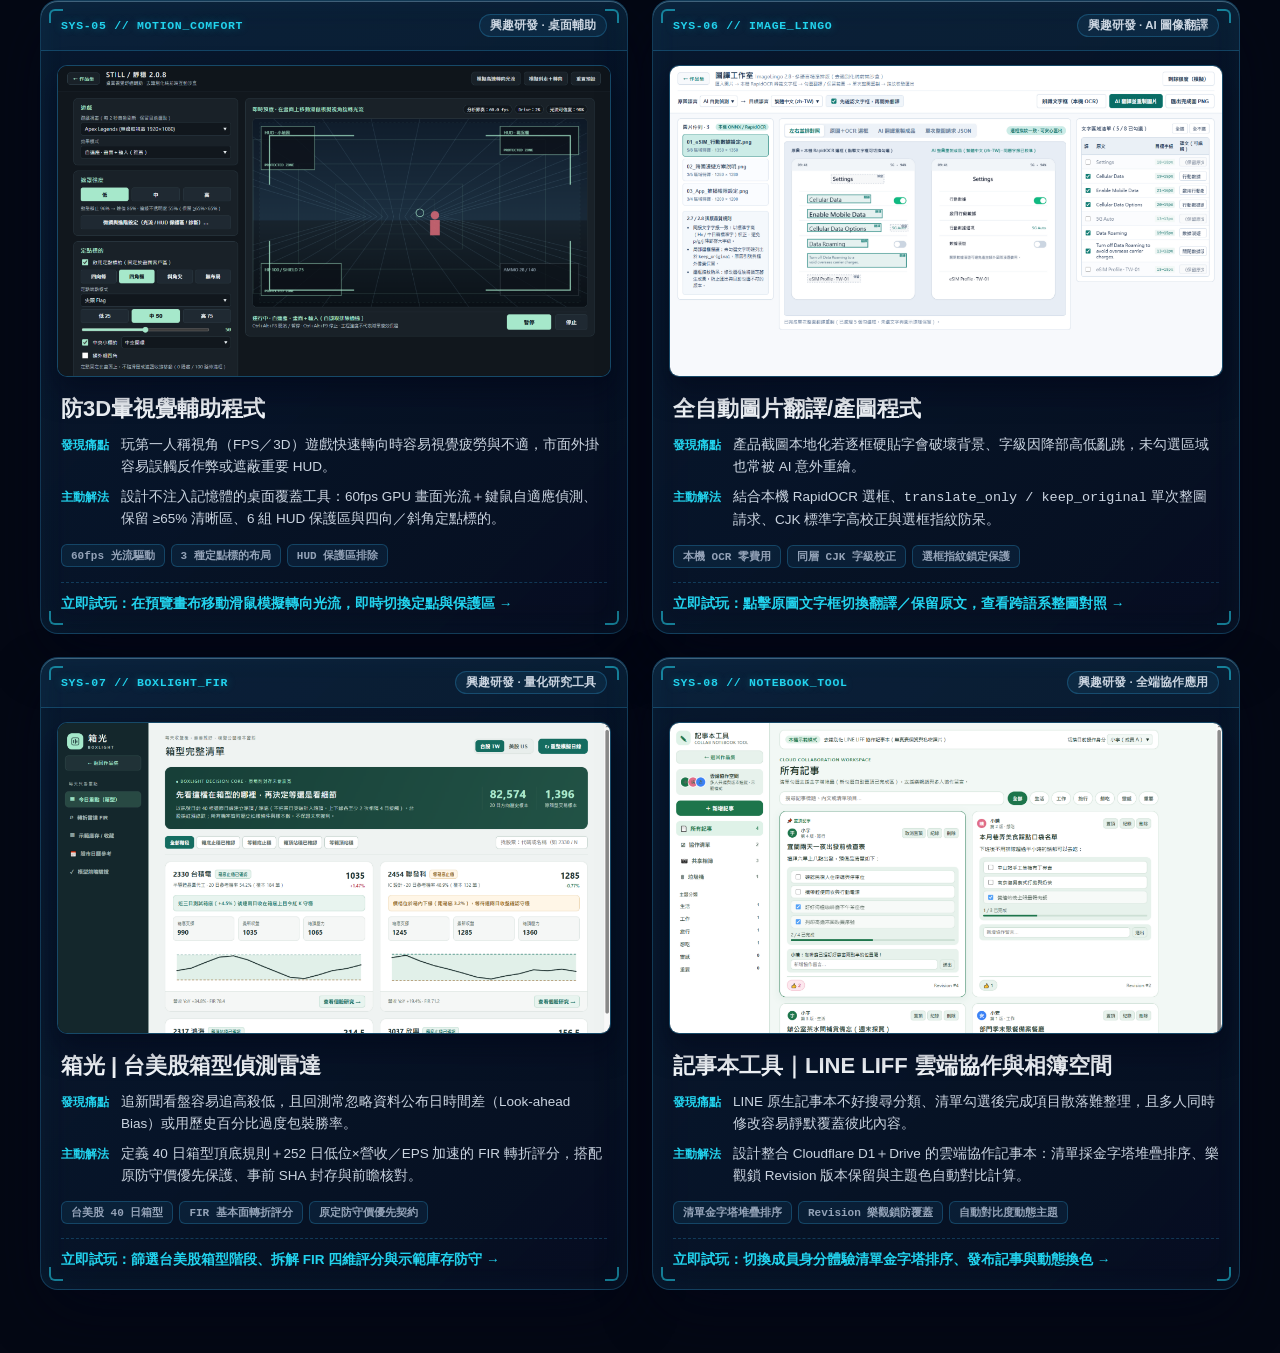
==== commit 96fa9c66: "chore: fix typos and unify terminology across portfolio and resume" ====
--- a/index.html
+++ b/index.html
@@ -178,7 +178,7 @@
                   <dd>設計狀態變更觸發與防重機制：偵測儲存「測試完成」時自動帶入卡片資訊、依需求單位（空白則沿用母卡）對應收件人發送通知。</dd>
                 </dl>
                 <div class="project-meta-chips">
-                  <span>三段式架構整合</span><span>母卡單位沿用</span><span>防重覆發送機制</span>
+                  <span>三段式架構整合</span><span>母卡單位沿用</span><span>防重複發送機制</span>
                 </div>
                 <span class="project-cta">立即試玩：將狀態改為「測試完成」並儲存，看右側 Slack 私訊 →</span>
               </div>
@@ -524,13 +524,13 @@
                 <h3>口袋證券股份有限公司｜軟體QA工程師</h3>
                 <span class="stage-location">新北市板橋區 · 證券及期貨業（100~500人）</span>
               </div>
-              <p class="stage-growth-narrative">負責證券服務前後台功能驗證，涵蓋官網、線上開戶、CMS 後臺、銀行核驗、期貨開戶介接、股息再投資、券差／借券等證券核心流程。</p>
+              <p class="stage-growth-narrative">負責證券服務前後台功能驗證，涵蓋官網、線上開戶、CMS 後台、銀行核驗、期貨開戶介接、股息再投資、券差／借券等證券核心流程。</p>
 
               <div class="stage-subgrid single-col">
                 <div class="sub-block">
                   <h4>【日常金融服務 QA 與異常排查】</h4>
                   <ul class="stage-bullets">
-                    <li><strong>規格釐清與測試設計：</strong>結合 Figma、Taiga 卡片，針對 PM 需求變動重新對照規格，明確區分產品缺陷、驗證 Feature 和追蹤 BUG 確保不再重現。</li>
+                    <li><strong>規格釐清與測試設計：</strong>結合 Figma、Taiga 卡片，針對 PM 需求變動重新對照規格，明確區分產品缺陷、驗證 Feature 和追蹤 Bug 確保不再重現。</li>
                   </ul>
                 </div>
 
@@ -606,7 +606,7 @@
 
               <ul class="stage-bullets">
                 <li><strong>複雜商業邏輯轉化：</strong>在缺乏完整 UI/UX 設計稿的純文字需求環境下，運用強大的邏輯分析能力，將抽象的商業行銷需求（Campaign/Journey）精準轉化為端對端（E2E）測試案例，成功填補 PM 需求與 RD 開發間的認知落差。</li>
-                <li><strong>複雜系統整合測試 (E2E Testing)：</strong>主導 Salesforce 行銷雲與 LINE 機器人（fbp/fsn 帳號）之端對端測試，驗證 Campaign 設定、Journey 觸發至 LINE 訊息推播的完整資料流。</li>
+                <li><strong>複雜系統整合測試 (E2E Testing)：</strong>主導 Salesforce 行銷雲與 LINE OA (Bot)（fbp/fsn 帳號）之端對端測試，驗證 Campaign 設定、Journey 觸發至 LINE 訊息推播的完整資料流。</li>
                 <li>
                   <strong>自動化測試導入 (Automation Implementation)：</strong>
                   <ul class="sub-bullets">
@@ -629,7 +629,7 @@
                 <ul class="stage-bullets">
                   <li><strong>核心系統：</strong>Salesforce Marketing Cloud (SFMC), LINE OA (Bot), House Internal System.</li>
                   <li><strong>測試工具：</strong>Azure DevOps (ADO) 為主要管理平台。</li>
-                  <li><strong>自動化技術：</strong>Python + Selenium (針對 Web 後臺介面進行腳本開發)。</li>
+                  <li><strong>自動化技術：</strong>Python + Selenium (針對 Web 後台介面進行腳本開發)。</li>
                   <li><strong>測試場景：</strong>涵蓋 9 組不同類型的 Campaign Journey 測試，包含取樣活動 (Sampling)、單次／多次推播 (One-off/Multi) 等複雜邏輯驗證。</li>
                 </ul>
               </div>
@@ -650,9 +650,9 @@
                 <li><strong>需求釐清與跨部門談判：</strong>作為 QA 端核心代表參與前期開發會議，協助主管評估技術可行性。擅長以邏輯與數據引導 PM 釐清模糊需求，有效管理專案範圍（Scope），確保上版時程與產品品質的平衡。</li>
                 <li><strong>測試策略優化：</strong>建立「需求探討 &gt; 測試計畫 &gt; 資源分配」的標準化流程。透過主動提出流程改善建議，不僅提升團隊協作效率，更確保了每次迭代（Iteration）的產品穩定性。</li>
                 <li>負責電信 APP 測試工作，獨立設計測試方案並撰寫測試案例，執行 APP 功能測試。</li>
-                <li>使用 TCMS 編寫測試報告，並對每一次的上版前測試做總結。</li>
-                <li>透過 TCMS System 記錄每一次的測試時間與測試覆蓋率，並且可以藉由 Priority 分類 Testcase，於有時程壓力的局限下至少讓 P0 的 TestCase 回歸測試覆蓋率達到 80% 以上，藉此來讓產品保持相當的穩定度。</li>
-                <li>透過 JIRA 針對新發現的 BUG 做持續追蹤並確保在產品上版前不再發生；針對已修正的 BUG 做驗證，並做回歸測試確保沒有 Side effect 發生。</li>
+                <li>使用 Kiwi TCMS 編寫測試報告，並對每一次的上版前測試做總結。</li>
+                <li>透過 Kiwi TCMS 記錄每一次的測試時間與測試覆蓋率，並且可以藉由 Priority 分類 Test Case，於有時程壓力的侷限下至少讓 P0 的 Test Case 回歸測試覆蓋率達到 80% 以上，藉此來讓產品保持相當的穩定度。</li>
+                <li>透過 JIRA 針對新發現的 Bug 做持續追蹤並確保在產品上版前不再發生；針對已修正的 Bug 做驗證，並做回歸測試確保沒有 Side effect 發生。</li>
                 <li>分析每一次的測試資料並釐清問題，對團隊提出改善建議，讓每次的迭代都能提升產品品質；協助跨部門溝通協調與主管交辦事項執行。</li>
               </ul>
 
@@ -660,9 +660,9 @@
                 <h4>產品 Detail（Tel-U / Comii / NEXIM）</h4>
                 <ul class="stage-bullets">
                   <li>嘗試／輔助登入登出以及購買商品等低變動流程回歸測試</li>
-                  <li>運用 TCMS 系統編寫 Testcase 並持續追蹤產品 BUG</li>
-                  <li>使用 Postman 搭配 Dbeaver 資料庫測試端對端資料正確性</li>
-                  <li>搭配 JIRA 做 BUG 追蹤</li>
+                  <li>運用 Kiwi TCMS 系統編寫 Test Case 並持續追蹤產品 Bug</li>
+                  <li>使用 Postman 搭配 DBeaver 資料庫測試端對端資料正確性</li>
+                  <li>搭配 JIRA 做 Bug 追蹤</li>
                 </ul>
               </div>
             </article>
@@ -682,9 +682,9 @@
                 <div class="sub-block">
                   <h4>[QA] 2019/4 ~ 2021/9（2年6個月）</h4>
                   <ul class="stage-bullets">
-                    <li>負責所有外接案子的測試，包含了 App / Web / Hardware</li>
+                    <li>負責所有外包專案測試，涵蓋 App / Web / Hardware</li>
                     <li>使用 Excel 獨立撰寫測試報告，並對每個產品做功能測試</li>
-                    <li>使用 Trello 記錄所有發現的 BUG 並持續追蹤直到 BUG 被解決</li>
+                    <li>使用 Trello 記錄所有發現的 Bug 並持續追蹤直到 Bug 被解決</li>
                     <li>於每一次上版前做回歸測試，確保產品於線上時都能保持高度穩定</li>
                   </ul>
                 </div>
@@ -694,7 +694,7 @@
                     <li>參加每次的需求會議，直面客戶端，整理並排除客戶疑慮</li>
                     <li>定期與客戶開會，蒐集新需求，並規劃產品時程</li>
                     <li>於各個不同產品上分配 RD 資源，並使用 Trello 分派工作給 RD</li>
-                    <li>審閱 UI/UX design、製作結案報告書，並向政府單位做標案的結案收款與執行主管交辦事項</li>
+                    <li>審閱 UI/UX 設計稿、製作結案報告書，並向政府單位做標案的結案收款與執行主管交辦事項</li>
                   </ul>
                 </div>
                 <div class="sub-block">
@@ -714,19 +714,19 @@
                   <div class="pd-item">
                     <h5>Web 專案</h5>
                     <ul>
-                      <li><strong>教育部專業師資發展平台：</strong>使用 Katalon Studio 做不同身分別的審核／申請流程，搭配 Trello 做 BUG 追蹤</li>
-                      <li><strong>展招視訊通話網頁平台：</strong>手動測試，搭配 Trello 做 BUG 追蹤</li>
-                      <li><strong>Pxcode：</strong>手動測試，搭配 Trello 做 BUG 追蹤</li>
+                      <li><strong>教育部專業師資發展平台：</strong>使用 Katalon Studio 自動化驗證不同身分別的審核／申請流程，搭配 Trello 做 Bug 追蹤</li>
+                      <li><strong>展招視訊通話網頁平台：</strong>手動測試，搭配 Trello 做 Bug 追蹤</li>
+                      <li><strong>Pxcode：</strong>手動測試，搭配 Trello 做 Bug 追蹤</li>
                     </ul>
                   </div>
                   <div class="pd-item">
                     <h5>APP 專案</h5>
                     <ul>
-                      <li><strong>Acer Planet9 Dropzone (電競社群平台)：</strong>使用 Sikulix 在 UI 上做自動化回歸測試避免錯位變形；使用 Katalon Studio 在登入／登出等低變動性流程做自動化回歸，搭配 Trello 追蹤</li>
-                      <li><strong>HTC Enterprise VR：</strong>手動測試，搭配 Trello 做 BUG 追蹤</li>
-                      <li><strong>Monchat (交友軟體)：</strong>使用 Sikulix 在登入／登出以及抽卡流程做自動化測試，搭配 Trello 追蹤</li>
-                      <li><strong>APIS 凌群電腦工單管理系統：</strong>手動測試，搭配 Trello 做 BUG 追蹤</li>
-                      <li><strong>Rungood2 德州撲克記帳演算系統：</strong>手動測試，搭配 Trello 做 BUG 追蹤</li>
+                      <li><strong>Acer Planet9 Dropzone (電競社群平台)：</strong>使用 SikuliX 在 UI 上做自動化回歸測試避免錯位變形；使用 Katalon Studio 在登入／登出等低變動性流程做自動化回歸，搭配 Trello 追蹤</li>
+                      <li><strong>HTC Enterprise VR：</strong>手動測試，搭配 Trello 做 Bug 追蹤</li>
+                      <li><strong>Monchat (交友軟體)：</strong>使用 SikuliX 在登入／登出以及抽卡流程做自動化測試，搭配 Trello 追蹤</li>
+                      <li><strong>APIS 凌群電腦工單管理系統：</strong>手動測試，搭配 Trello 做 Bug 追蹤</li>
+                      <li><strong>Rungood2 德州撲克記帳演算系統：</strong>手動測試，搭配 Trello 做 Bug 追蹤</li>
                     </ul>
                   </div>
                 </div>
@@ -787,14 +787,14 @@
                   <ul>
                     <li><strong>基礎建設與硬體除錯：</strong>為了優化實體環境並控制成本，我親自爬上輕鋼架重新拉線、焊接電路，將全店傳統水銀燈具全數改裝為省電的 LED 燈系統。</li>
                     <li><strong>數位化重構與電商通路：</strong>徹底廢除舊有的手寫記帳，將進出貨與庫存管理全面電子化。同時從零搭建 B2C 電商平台，一手包辦產品攝影、視覺修圖、上架與庫存調度。</li>
-                    <li><strong>流量優化與商務談判：</strong>破除傳統線下「口耳相傳」的被動模式，導入 SEO 關鍵字操作，成功將業務拓展開發至線上市場。此外，我亦獨自親赴中國產地，直接面對各個源頭供應商進行價格談判與品質稽核。</li>
+                    <li><strong>流量優化與商務談判：</strong>破除傳統線下「口耳相傳」的被動模式，導入 SEO 關鍵字操作，成功將業務拓展開發至線上市場。此外，我亦親赴中國產地，直接面對各個源頭供應商進行價格談判與品質稽核。</li>
                   </ul>
                   <p>這段「一人公司」的歷練，在短短半年內為公司帶來了客流量提升近 20 倍的實際成果。這段經歷對我而言，是一次極具價值的商業與能力證明。它證實了我是一個具備多方位實力、生存能力極強的整合型人才。小到電路硬體的實體除錯，大到電商架構、行銷策略，甚至是直面外部高階商務談判的壓力，我都具備絕不退縮且能迅速理出頭緒的實戰實力。</p>
                 </div>
 
                 <div class="bio-chapter">
                   <h4>【第三份工作：跨國品牌系統整合與自動化實踐 (香奈兒 Chanel)】</h4>
-                  <p>隨後，我以駐點 QA 工程師身分進入 Chanel 香奈兒總部，在由架構師、PM 與 RD 組成的精實團隊中，負責核心的 LINE Robot 與 Salesforce Marketing Cloud 商務系統聯動測試。</p>
+                  <p>隨後，我以駐點 QA 工程師身分進入 Chanel 香奈兒總部，在由架構師、PM 與 RD 組成的精實團隊中，負責核心的 LINE OA (Bot) 與 Salesforce Marketing Cloud 商務系統聯動測試。</p>
                   <ul>
                     <li><strong>複雜系統的品質守門員 (Quality Gatekeeper)：</strong>面對 Dev &gt; SIT &gt; UAT &gt; Prod 的繁瑣四階段部署流程，我擔任關鍵的品質守門員。利用 Azure DevOps 進行嚴謹管理，並以全英文撰寫 Test Case，確保每次版本推進都在可控風險內。</li>
                     <li><strong>從零打造自動化測試 (Automation Initiative)：</strong>為了提升效率，我主動從零建置 Python + Selenium 腳本，針對 Salesforce 流程進行自動化驗證。這不僅大幅減少手動測試成本，更證明了我具備「發現瓶頸並導入技術解決方案」的主動性。</li>
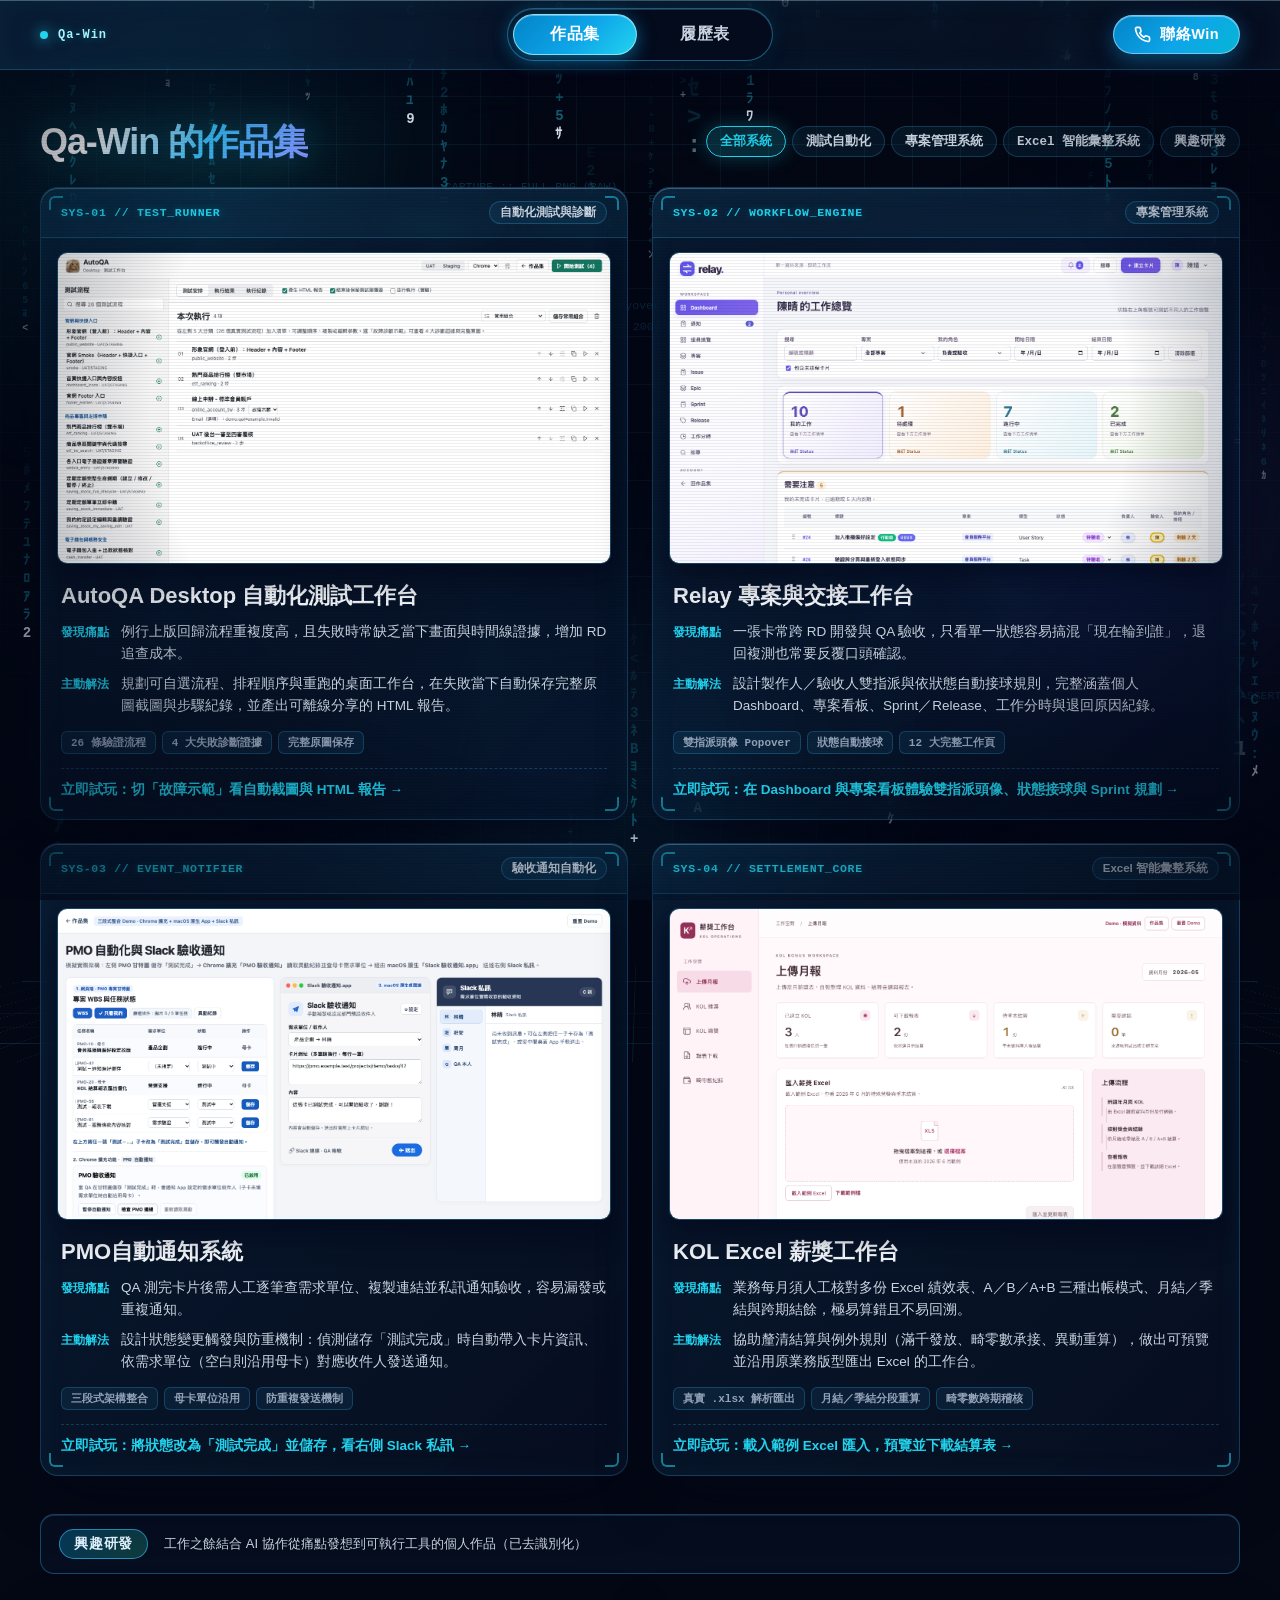
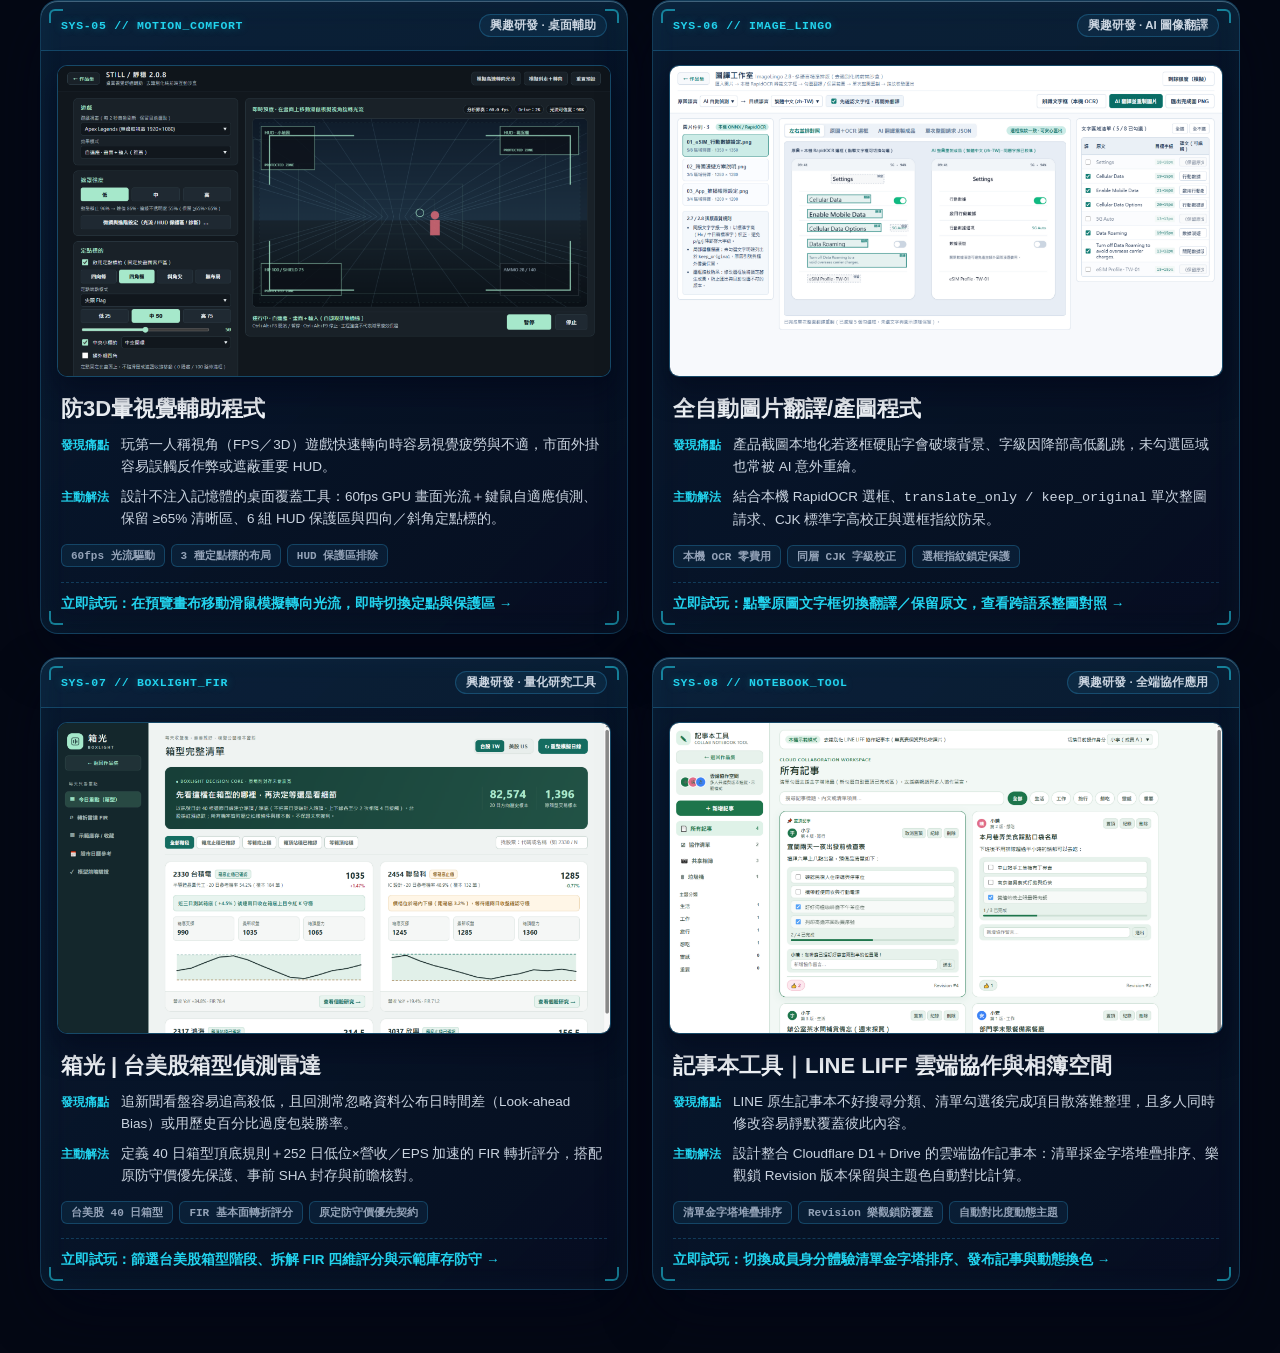
==== commit ec59baba: "chore: simplify contact modal role text and remove dismiss hint" ====
--- a/index.html
+++ b/index.html
@@ -7,8 +7,8 @@
   <meta http-equiv="Content-Security-Policy" content="default-src 'none'; script-src 'self' file:; style-src 'self' file: 'unsafe-inline'; img-src 'self' file: data:; connect-src 'none'; base-uri 'none'">
   <link rel="icon" href="data:,">
   <title>Qa-Win 的作品集與履歷表</title>
-  <link rel="stylesheet" href="./portfolio.css?v=cyber22">
-  <script src="./portfolio.js?v=cyber22" defer></script>
+  <link rel="stylesheet" href="./portfolio.css?v=cyber23">
+  <script src="./portfolio.js?v=cyber23" defer></script>
 </head>
 <body data-active-view="portfolio">
   <!-- Matrix 多層次光學景深舞台 -->
@@ -862,7 +862,7 @@
           </div>
           <span class="iphone-kicker">INCOMING CONTACT CARD</span>
           <h2 class="iphone-name" id="iphone-contact-name">Win</h2>
-          <p class="iphone-role" id="iphone-contact-role">軟體 QA 工程師｜金融服務 × AI 協作工具</p>
+          <p class="iphone-role" id="iphone-contact-role">軟體 QA 工程師</p>
         </div>
 
         <!-- 電話 / Email / 站內履歷連結 -->
@@ -916,7 +916,6 @@
           </button>
         </div>
 
-        <p class="iphone-dismiss-hint">點擊手機以外的反灰區域即可關閉</p>
         <div class="iphone-home-indicator" aria-hidden="true"></div>
       </div>
     </div>
--- a/portfolio.css
+++ b/portfolio.css
@@ -1191,7 +1191,9 @@
   color: #ffffff;
 }
 .iphone-role {
+  width: 100%;
   margin: 0;
+  text-align: center;
   font-size: 13px;
   color: #bae6fd;
   opacity: 0.9;
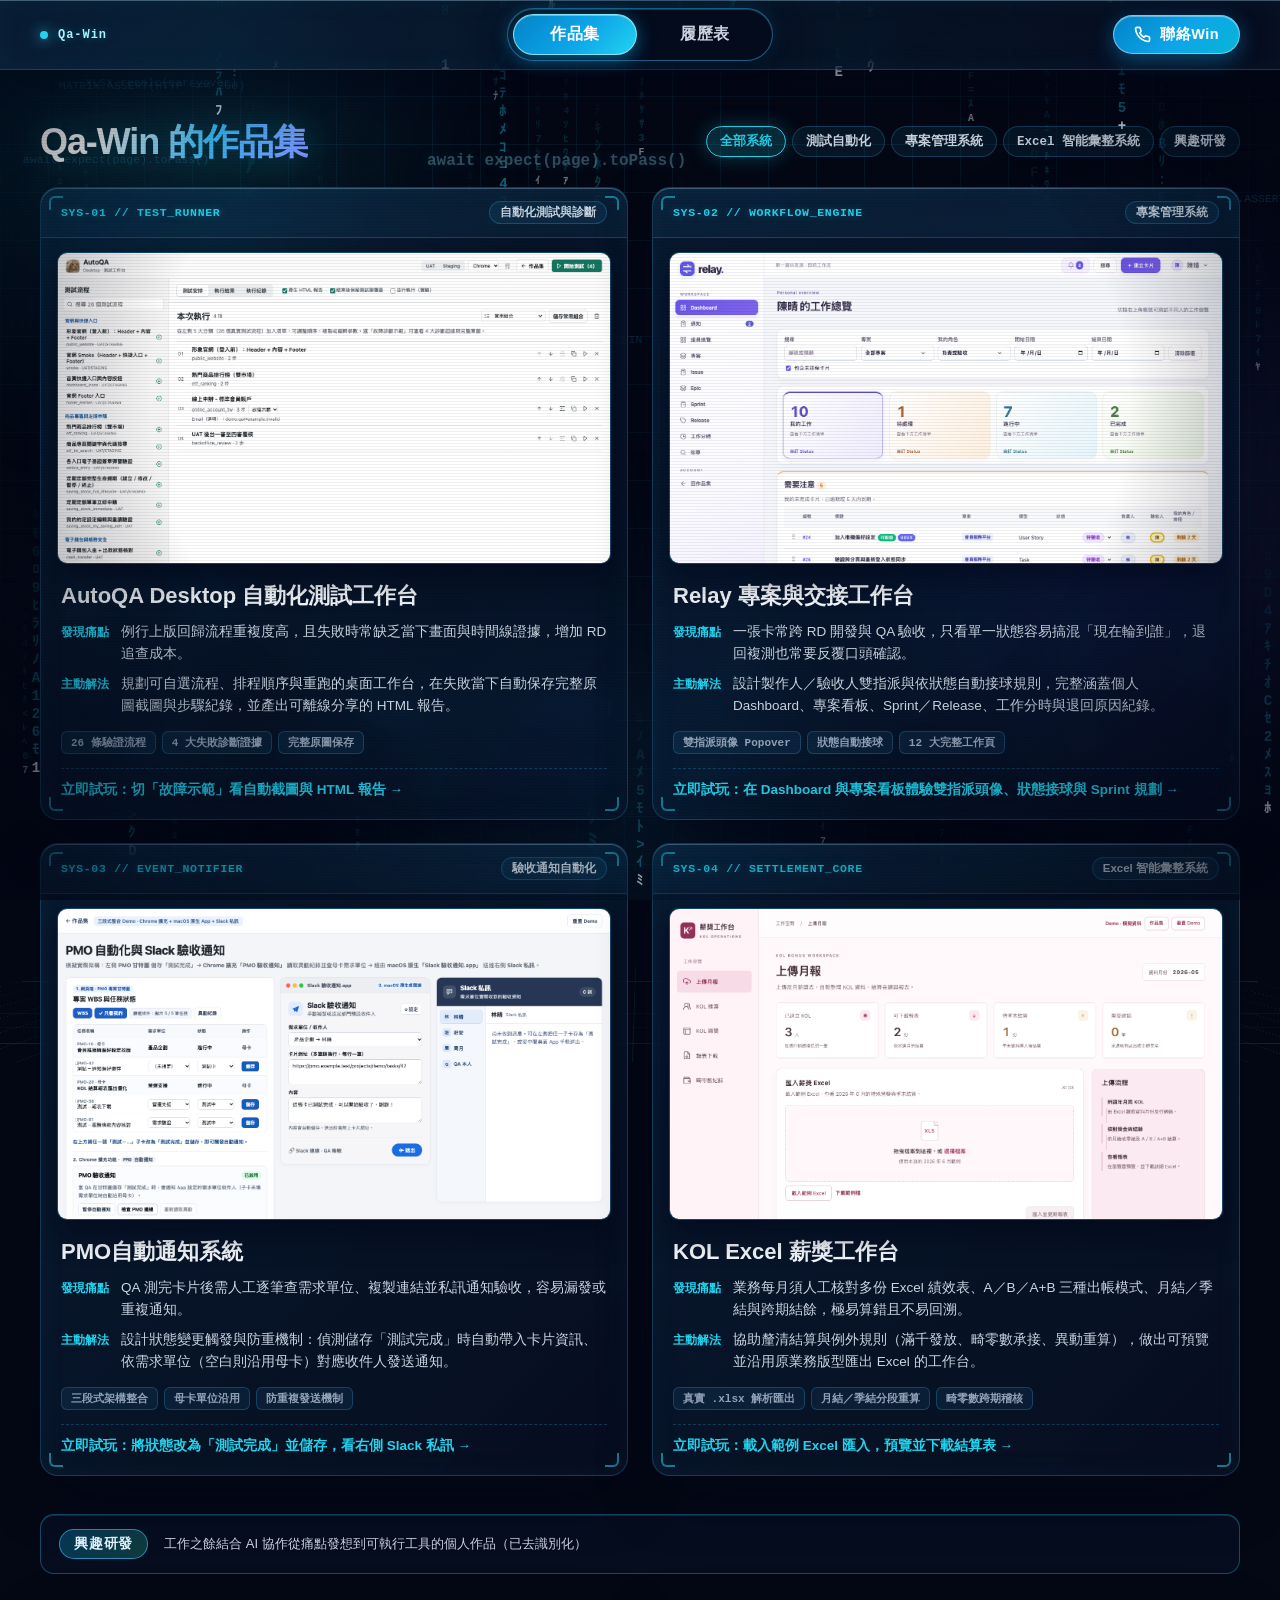
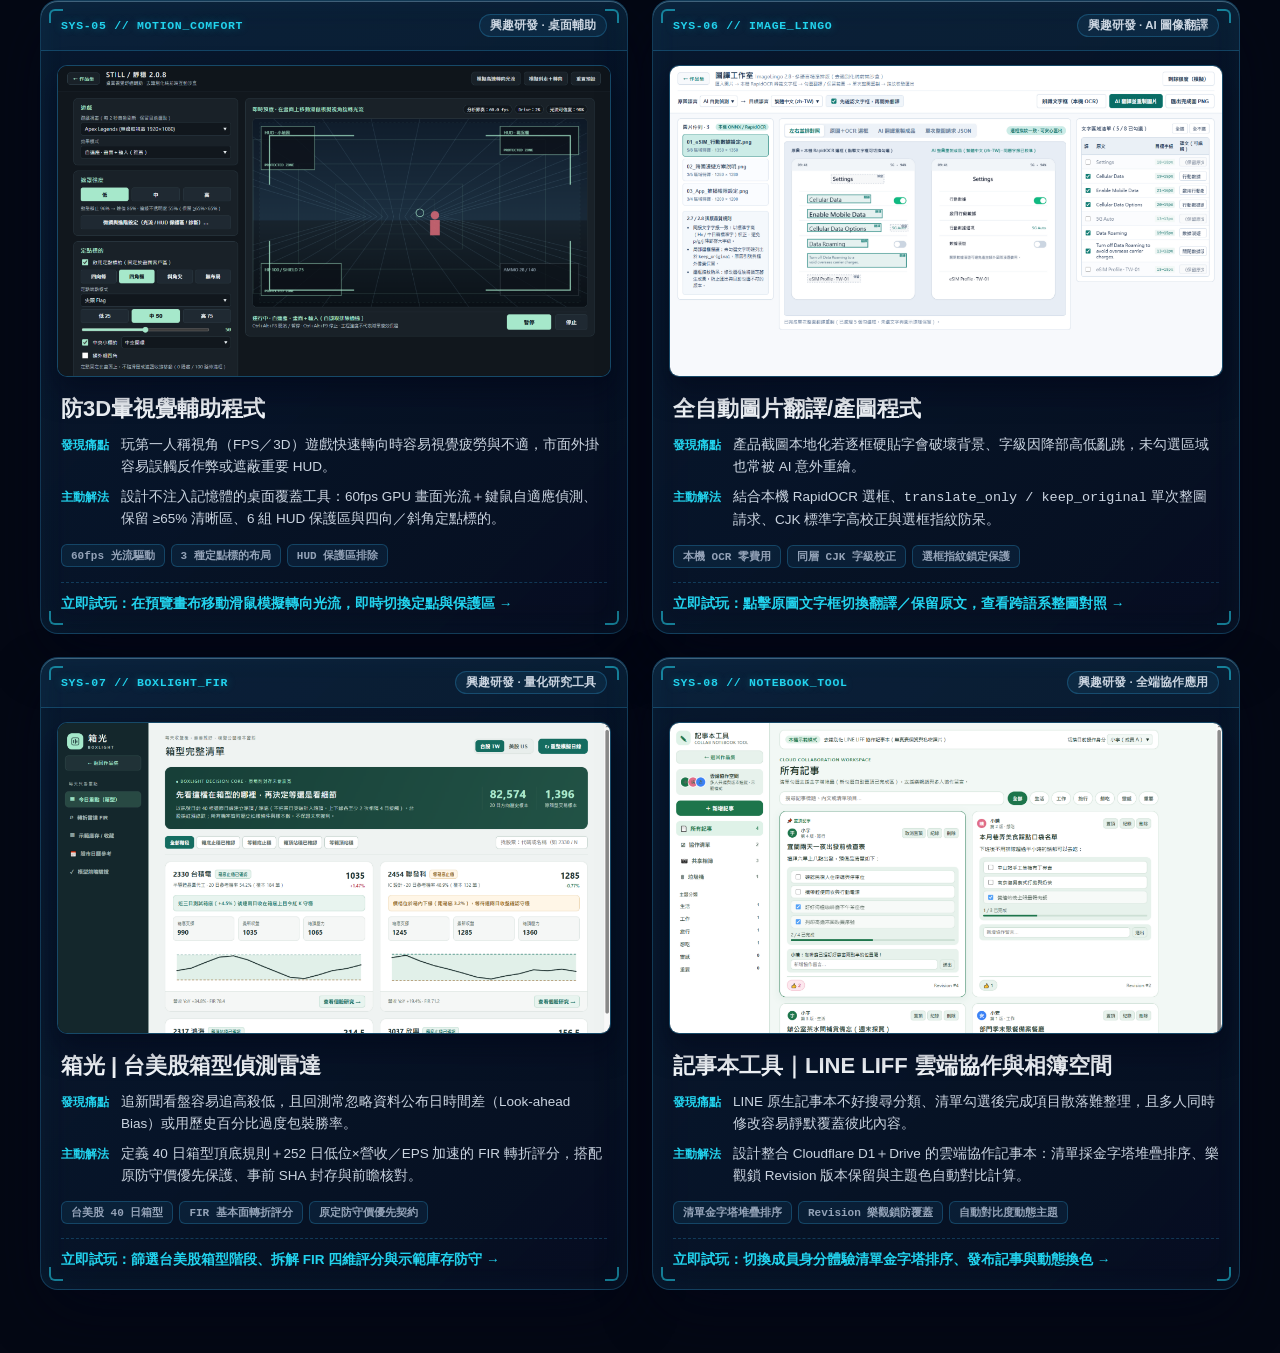
==== commit 23cc3d57: "feat: add LINE contact card and desktop QR code modal" ====
--- a/index.html
+++ b/index.html
@@ -7,8 +7,8 @@
   <meta http-equiv="Content-Security-Policy" content="default-src 'none'; script-src 'self' file:; style-src 'self' file: 'unsafe-inline'; img-src 'self' file: data:; connect-src 'none'; base-uri 'none'">
   <link rel="icon" href="data:,">
   <title>Qa-Win 的作品集與履歷表</title>
-  <link rel="stylesheet" href="./portfolio.css?v=cyber23">
-  <script src="./portfolio.js?v=cyber23" defer></script>
+  <link rel="stylesheet" href="./portfolio.css?v=cyber24">
+  <script src="./portfolio.js?v=cyber24" defer></script>
 </head>
 <body data-active-view="portfolio">
   <!-- Matrix 多層次光學景深舞台 -->
@@ -433,6 +433,7 @@
                 </div>
                 <div class="resume-contact-chips">
                   <a href="mailto:st25580209@gmail.com">✉ st25580209@gmail.com</a>
+                  <a href="https://line.me/ti/p/~st84923" target="_blank" rel="noopener noreferrer" data-line-action>💬 LINE: st84923</a>
                   <a href="tel:0936936939">☎ 0936-936-939</a>
                   <span>私立致理科技大學 資訊管理系（四技畢業）</span>
                 </div>
@@ -889,6 +890,19 @@
             <button type="button" class="iphone-copy-btn" data-copy-target="email" aria-label="複製電子信箱">複製</button>
           </div>
 
+          <div class="iphone-info-card iphone-line-card">
+            <a class="iphone-info-link" id="iphone-line-action" href="https://line.me/ti/p/~st84923" target="_blank" rel="noopener noreferrer" data-line-action aria-label="透過 LINE 加入 st84923">
+              <div class="iphone-info-icon line" aria-hidden="true">
+                <svg viewBox="0 0 24 24" width="18" height="18" fill="currentColor"><path d="M19.365 9.863c.349 0 .63.285.63.631 0 .345-.281.63-.63.63H17.61v1.125h1.755c.349 0 .63.283.63.63 0 .344-.281.629-.63.629h-2.386c-.345 0-.627-.285-.627-.629V8.108c0-.345.282-.63.63-.63h2.386c.346 0 .627.285.627.63 0 .349-.281.63-.63.63H17.61v1.125h1.755zm-3.855 3.016c0 .27-.174.51-.432.596-.064.021-.133.031-.199.031-.211 0-.391-.09-.51-.25l-2.443-3.317v2.94c0 .344-.279.629-.631.629-.346 0-.626-.285-.626-.629V8.108c0-.27.173-.51.43-.595.06-.023.136-.033.194-.033.195 0 .375.104.495.254l2.462 3.33V8.108c0-.345.282-.63.63-.63.345 0 .63.285.63.63v4.771zm-5.741 0c0 .344-.282.629-.631.629-.345 0-.627-.285-.627-.629V8.108c0-.345.282-.63.63-.63.346 0 .628.285.628.63v4.771zm-2.466.629H4.917c-.345 0-.63-.285-.63-.629V8.108c0-.345.285-.63.63-.63.348 0 .63.285.63.63v4.141h1.756c.348 0 .629.283.629.63 0 .344-.282.629-.629.629M24 10.314C24 4.943 18.615.572 12 .572S0 4.943 0 10.314c0 4.811 4.27 8.842 10.035 9.608.391.082.923.258 1.058.59.12.301.079.766.038 1.08l-.164 1.02c-.045.301-.24 1.186 1.049.645 1.291-.539 6.916-4.078 9.436-6.975C23.176 14.393 24 12.458 24 10.314"/></svg>
+              </div>
+              <div class="iphone-info-body">
+                <span class="iphone-info-label">LINE（點擊加好友 / QR）</span>
+                <span class="iphone-info-value" id="iphone-line-id">st84923</span>
+              </div>
+            </a>
+            <button type="button" class="iphone-copy-btn" data-copy-target="line" aria-label="複製 LINE ID">複製</button>
+          </div>
+
           <a class="iphone-resume-card" id="iphone-resume-link" href="#resume">
             <div class="iphone-info-icon resume" aria-hidden="true">
               <svg viewBox="0 0 24 24" width="18" height="18" fill="none" stroke="currentColor" stroke-width="2" stroke-linecap="round" stroke-linejoin="round"><path d="M14 2H6a2 2 0 0 0-2 2v16a2 2 0 0 0 2 2h12a2 2 0 0 0 2-2V8z"/><polyline points="14 2 14 8 20 8"/><line x1="16" y1="13" x2="8" y2="13"/><line x1="16" y1="17" x2="8" y2="17"/></svg>
@@ -910,6 +924,10 @@
             <svg viewBox="0 0 24 24" width="22" height="22" fill="none" stroke="currentColor" stroke-width="2.2" stroke-linecap="round" stroke-linejoin="round"><rect x="2" y="4" width="20" height="16" rx="2"/><path d="m22 7-8.97 5.7a1.94 1.94 0 0 1-2.06 0L2 7"/></svg>
             <span>寄信</span>
           </a>
+          <a class="iphone-circle-btn line" id="iphone-line-dock" href="https://line.me/ti/p/~st84923" target="_blank" rel="noopener noreferrer" data-line-action aria-label="加入 LINE 好友">
+            <svg viewBox="0 0 24 24" width="22" height="22" fill="currentColor"><path d="M19.365 9.863c.349 0 .63.285.63.631 0 .345-.281.63-.63.63H17.61v1.125h1.755c.349 0 .63.283.63.63 0 .344-.281.629-.63.629h-2.386c-.345 0-.627-.285-.627-.629V8.108c0-.345.282-.63.63-.63h2.386c.346 0 .627.285.627.63 0 .349-.281.63-.63.63H17.61v1.125h1.755zm-3.855 3.016c0 .27-.174.51-.432.596-.064.021-.133.031-.199.031-.211 0-.391-.09-.51-.25l-2.443-3.317v2.94c0 .344-.279.629-.631.629-.346 0-.626-.285-.626-.629V8.108c0-.27.173-.51.43-.595.06-.023.136-.033.194-.033.195 0 .375.104.495.254l2.462 3.33V8.108c0-.345.282-.63.63-.63.345 0 .63.285.63.63v4.771zm-5.741 0c0 .344-.282.629-.631.629-.345 0-.627-.285-.627-.629V8.108c0-.345.282-.63.63-.63.346 0 .628.285.628.63v4.771zm-2.466.629H4.917c-.345 0-.63-.285-.63-.629V8.108c0-.345.285-.63.63-.63.348 0 .63.285.63.63v4.141h1.756c.348 0 .629.283.629.63 0 .344-.282.629-.629.629M24 10.314C24 4.943 18.615.572 12 .572S0 4.943 0 10.314c0 4.811 4.27 8.842 10.035 9.608.391.082.923.258 1.058.59.12.301.079.766.038 1.08l-.164 1.02c-.045.301-.24 1.186 1.049.645 1.291-.539 6.916-4.078 9.436-6.975C23.176 14.393 24 12.458 24 10.314"/></svg>
+            <span>LINE</span>
+          </a>
           <button type="button" class="iphone-circle-btn hangup" id="close-contact-phone" aria-label="關閉手機畫面">
             <svg viewBox="0 0 24 24" width="22" height="22" fill="none" stroke="currentColor" stroke-width="2.3" stroke-linecap="round" stroke-linejoin="round"><path d="M18 6 6 18"/><path d="m6 6 12 12"/></svg>
             <span>關閉</span>
@@ -920,5 +938,27 @@
       </div>
     </div>
   </div>
+
+  <!-- 電腦版 LINE QR Code 彈窗 -->
+  <div class="line-qr-backdrop no-print" id="line-qr-modal" role="dialog" aria-modal="true" aria-labelledby="line-qr-title" hidden>
+    <div class="line-qr-dialog glass-panel" id="line-qr-dialog">
+      <div class="line-qr-head">
+        <div class="line-qr-brand">
+          <span class="line-qr-badge">LINE</span>
+          <h2 id="line-qr-title">掃描加入 Win 的 LINE</h2>
+        </div>
+        <button type="button" class="line-qr-close" id="close-line-qr" aria-label="關閉 QR Code 視窗">×</button>
+      </div>
+      <div class="line-qr-frame">
+        <img src="./assets/line-qr.svg?v=cyber24" alt="Win LINE 加好友 QR Code (st84923)">
+      </div>
+      <div class="line-qr-id-row">
+        <span>LINE ID：<strong id="line-qr-id-text">st84923</strong></span>
+        <button type="button" class="iphone-copy-btn" id="copy-line-qr-id" data-copy-target="line">複製 ID</button>
+      </div>
+      <p class="line-qr-hint">請以手機相機或 LINE「加入好友 → 行動條碼」掃描上方 QR Code</p>
+      <a class="line-qr-direct-link" id="line-qr-direct-link" href="https://line.me/ti/p/~st84923" target="_blank" rel="noopener noreferrer">已安裝電腦版 LINE？直接開啟連結 ↗</a>
+    </div>
+  </div>
 </body>
 </html>
--- a/portfolio.css
+++ b/portfolio.css
@@ -1204,20 +1204,30 @@
   position: relative;
   z-index: 2;
   display: grid;
-  gap: 11px;
-  margin-bottom: 20px;
+  gap: 9px;
+  margin-bottom: 14px;
 }
 .iphone-info-card, .iphone-resume-card {
   display: flex;
   align-items: center;
   gap: 12px;
-  padding: 12px 14px;
+  padding: 10px 14px;
   border-radius: 18px;
   background: rgba(15, 29, 58, 0.72);
   border: 1px solid rgba(56, 189, 248, 0.28);
   backdrop-filter: blur(12px);
   box-shadow: inset 0 1px 0 rgba(255, 255, 255, 0.08);
   transition: transform 0.2s ease, border-color 0.2s ease, background 0.2s ease;
+}
+.iphone-info-link {
+  display: flex;
+  align-items: center;
+  gap: 12px;
+  flex: 1;
+  min-width: 0;
+  text-decoration: none;
+  color: inherit;
+  cursor: pointer;
 }
 .iphone-resume-card {
   text-decoration: none;
@@ -1240,6 +1250,7 @@
 }
 .iphone-info-icon.phone { background: rgba(16, 185, 129, 0.2); color: #34d399; }
 .iphone-info-icon.mail { background: rgba(56, 189, 248, 0.2); color: #38bdf8; }
+.iphone-info-icon.line { background: rgba(6, 199, 85, 0.2); color: #22c55e; }
 .iphone-info-icon.resume { background: rgba(99, 102, 241, 0.26); color: #a5b4fc; }
 
 .iphone-info-body {
@@ -1287,8 +1298,9 @@
   margin-top: auto;
   display: flex;
   justify-content: center;
-  gap: 24px;
-  padding-top: 6px;
+  gap: 16px;
+  padding-top: 4px;
+  margin-bottom: 10px;
 }
 .iphone-circle-btn {
   display: flex;
@@ -1324,6 +1336,11 @@
   color: #ffffff;
   box-shadow: 0 10px 24px rgba(14, 165, 233, 0.42);
 }
+.iphone-circle-btn.line svg {
+  background: linear-gradient(145deg, #06c755, #059669);
+  color: #ffffff;
+  box-shadow: 0 10px 24px rgba(6, 199, 85, 0.42);
+}
 .iphone-circle-btn.hangup svg {
   background: linear-gradient(145deg, #ef4444, #dc2626);
   color: #ffffff;
@@ -1354,6 +1371,144 @@
     min-height: min(670px, calc(92vh - 20px));
     padding: 14px 16px 12px;
   }
+}
+
+/* 電腦版 LINE QR Code 彈窗 */
+.line-qr-backdrop {
+  position: fixed;
+  inset: 0;
+  z-index: 10020;
+  isolation: isolate;
+  transform: translateZ(700px);
+  display: grid;
+  place-items: center;
+  padding: 20px;
+  background: rgba(2, 6, 18, 0.84);
+  backdrop-filter: blur(14px) saturate(140%);
+  -webkit-backdrop-filter: blur(14px) saturate(140%);
+  opacity: 0;
+  pointer-events: none;
+  transition: opacity 0.24s ease;
+}
+.line-qr-backdrop[hidden] {
+  display: none;
+}
+.line-qr-backdrop.is-open {
+  opacity: 1;
+  pointer-events: auto;
+}
+.line-qr-dialog {
+  width: min(360px, 92vw);
+  padding: 22px;
+  border-radius: 24px;
+  background: linear-gradient(165deg, rgba(10, 22, 46, 0.96), rgba(4, 12, 28, 0.98));
+  border: 1px solid rgba(56, 189, 248, 0.45);
+  box-shadow: 0 28px 70px rgba(0, 0, 0, 0.82), 0 0 42px rgba(6, 199, 85, 0.18);
+  display: flex;
+  flex-direction: column;
+  align-items: center;
+  gap: 14px;
+  color: #f8fafc;
+}
+.line-qr-head {
+  width: 100%;
+  display: flex;
+  align-items: center;
+  justify-content: space-between;
+  gap: 10px;
+}
+.line-qr-brand {
+  display: flex;
+  align-items: center;
+  gap: 9px;
+}
+.line-qr-brand h2 {
+  margin: 0;
+  font-size: 16px;
+  font-weight: 800;
+  color: #ffffff;
+}
+.line-qr-badge {
+  display: inline-flex;
+  align-items: center;
+  justify-content: center;
+  padding: 3px 8px;
+  border-radius: 8px;
+  background: #06c755;
+  color: #ffffff;
+  font-family: var(--mono);
+  font-size: 11px;
+  font-weight: 800;
+  letter-spacing: 0.04em;
+}
+.line-qr-close {
+  width: 32px;
+  height: 32px;
+  border-radius: 10px;
+  border: 1px solid rgba(148, 163, 184, 0.35);
+  background: rgba(15, 29, 58, 0.72);
+  color: #e2e8f0;
+  font-size: 20px;
+  line-height: 1;
+  cursor: pointer;
+  display: grid;
+  place-items: center;
+  transition: background 0.18s ease, color 0.18s ease;
+}
+.line-qr-close:hover {
+  background: rgba(56, 189, 248, 0.25);
+  color: #ffffff;
+}
+.line-qr-frame {
+  width: 224px;
+  height: 224px;
+  padding: 12px;
+  border-radius: 18px;
+  background: #ffffff;
+  box-shadow: 0 10px 28px rgba(0, 0, 0, 0.35), 0 0 0 3px rgba(6, 199, 85, 0.35);
+  display: grid;
+  place-items: center;
+}
+.line-qr-frame img {
+  width: 100%;
+  height: 100%;
+  display: block;
+}
+.line-qr-id-row {
+  width: 100%;
+  display: flex;
+  align-items: center;
+  justify-content: space-between;
+  gap: 10px;
+  padding: 10px 14px;
+  border-radius: 14px;
+  background: rgba(15, 29, 58, 0.78);
+  border: 1px solid rgba(56, 189, 248, 0.28);
+  font-size: 13.5px;
+  color: #cbd5e1;
+}
+.line-qr-id-row strong {
+  color: #4ade80;
+  font-family: var(--mono);
+  font-size: 14px;
+}
+.line-qr-hint {
+  margin: 0;
+  text-align: center;
+  font-size: 12.5px;
+  line-height: 1.5;
+  color: #bae6fd;
+}
+.line-qr-direct-link {
+  font-size: 12px;
+  font-weight: 600;
+  color: #67e8f9;
+  text-decoration: none;
+  opacity: 0.9;
+}
+.line-qr-direct-link:hover {
+  text-decoration: underline;
+  opacity: 1;
 }
 
 /* Responsive */
@@ -2454,6 +2609,7 @@
   .resume-anchor-rail,
   .portfolio-footer,
   .iphone-modal-backdrop,
+  .line-qr-backdrop,
   .stage-sandbox-jump,
   .no-print {
     display: none !important;
